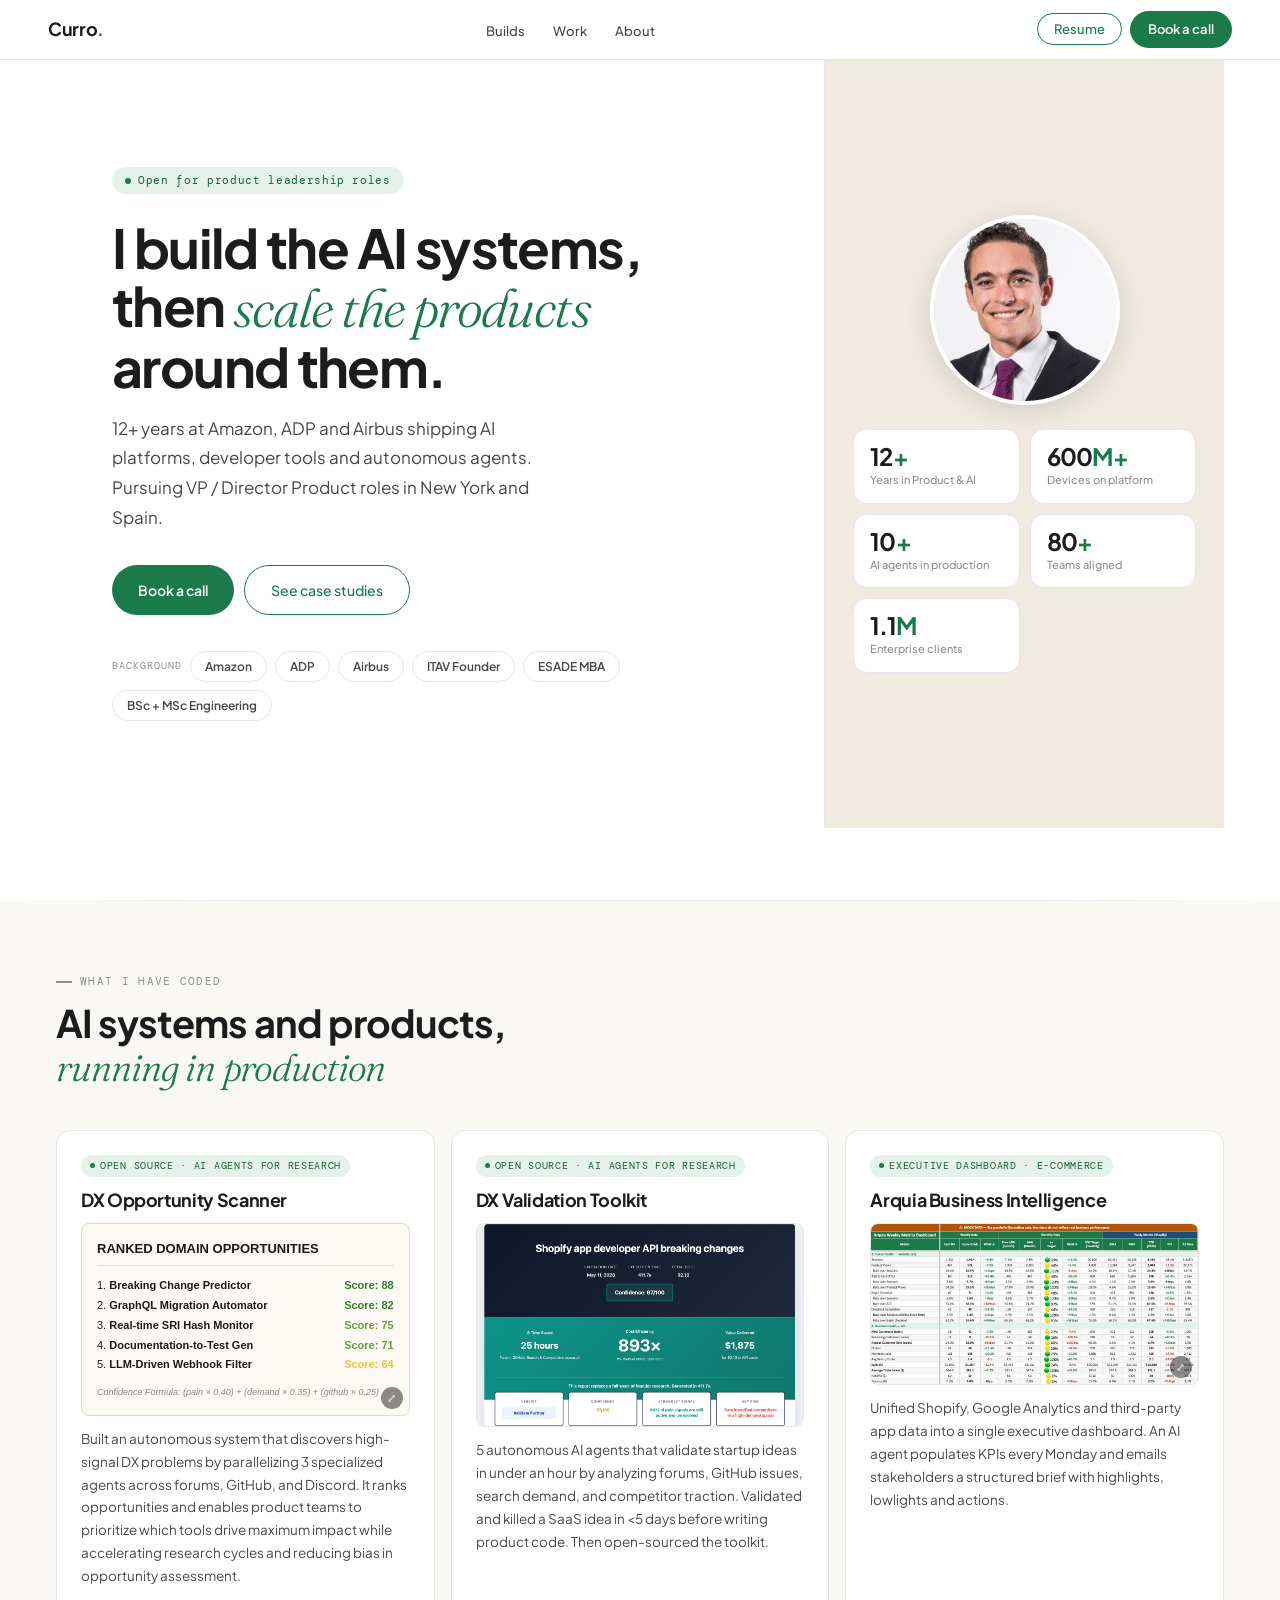
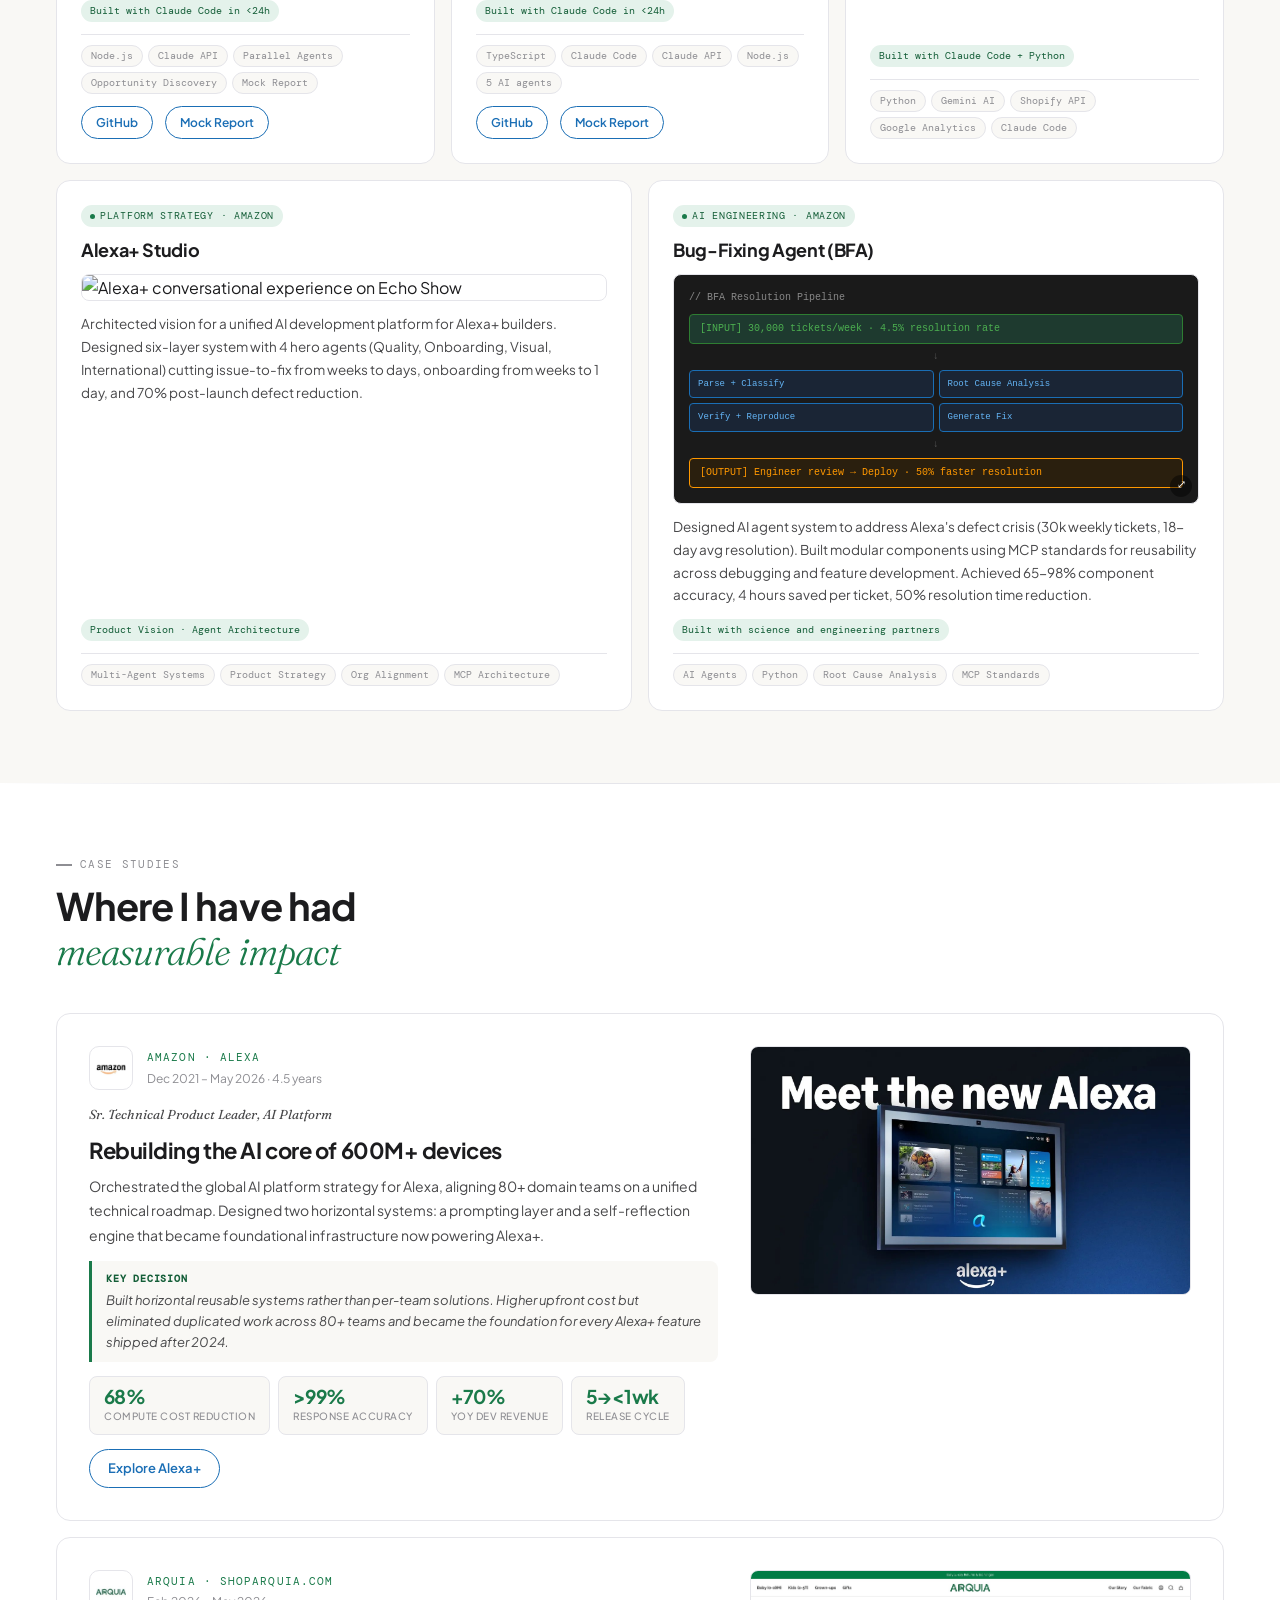
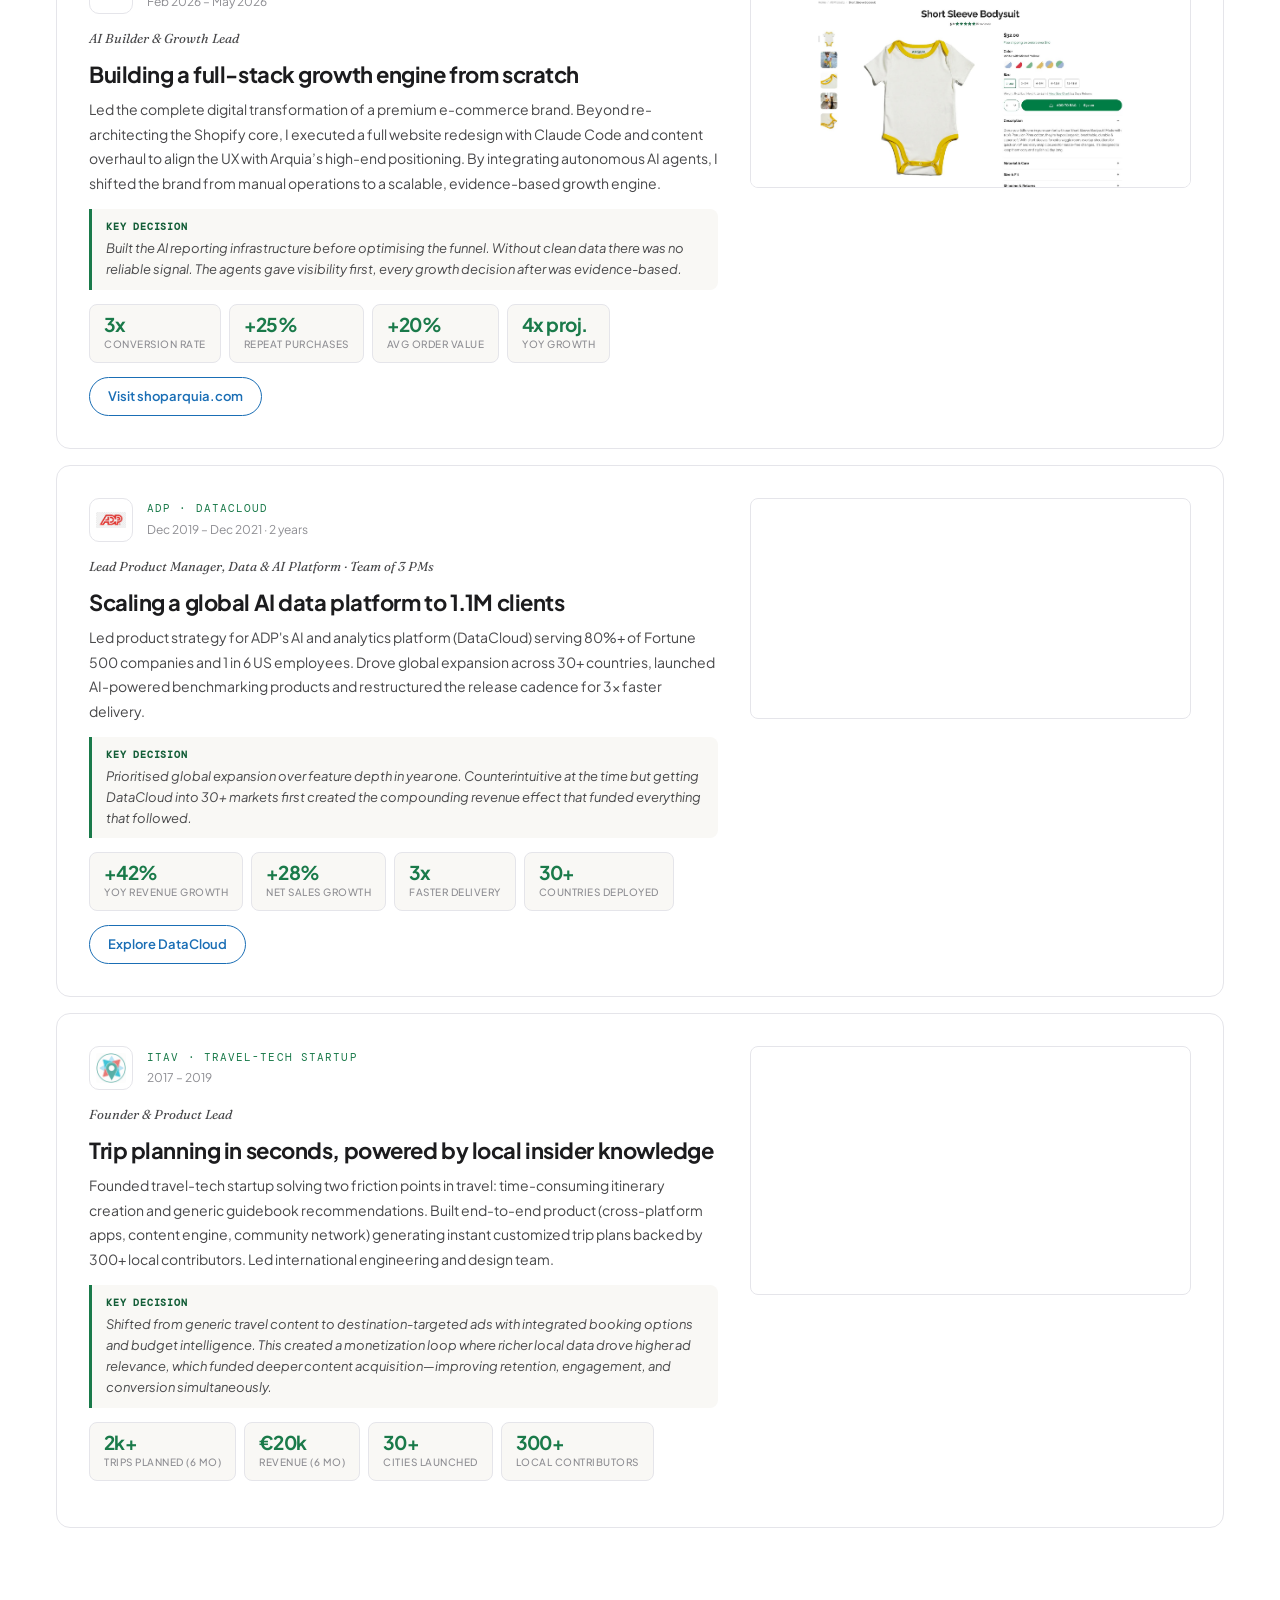
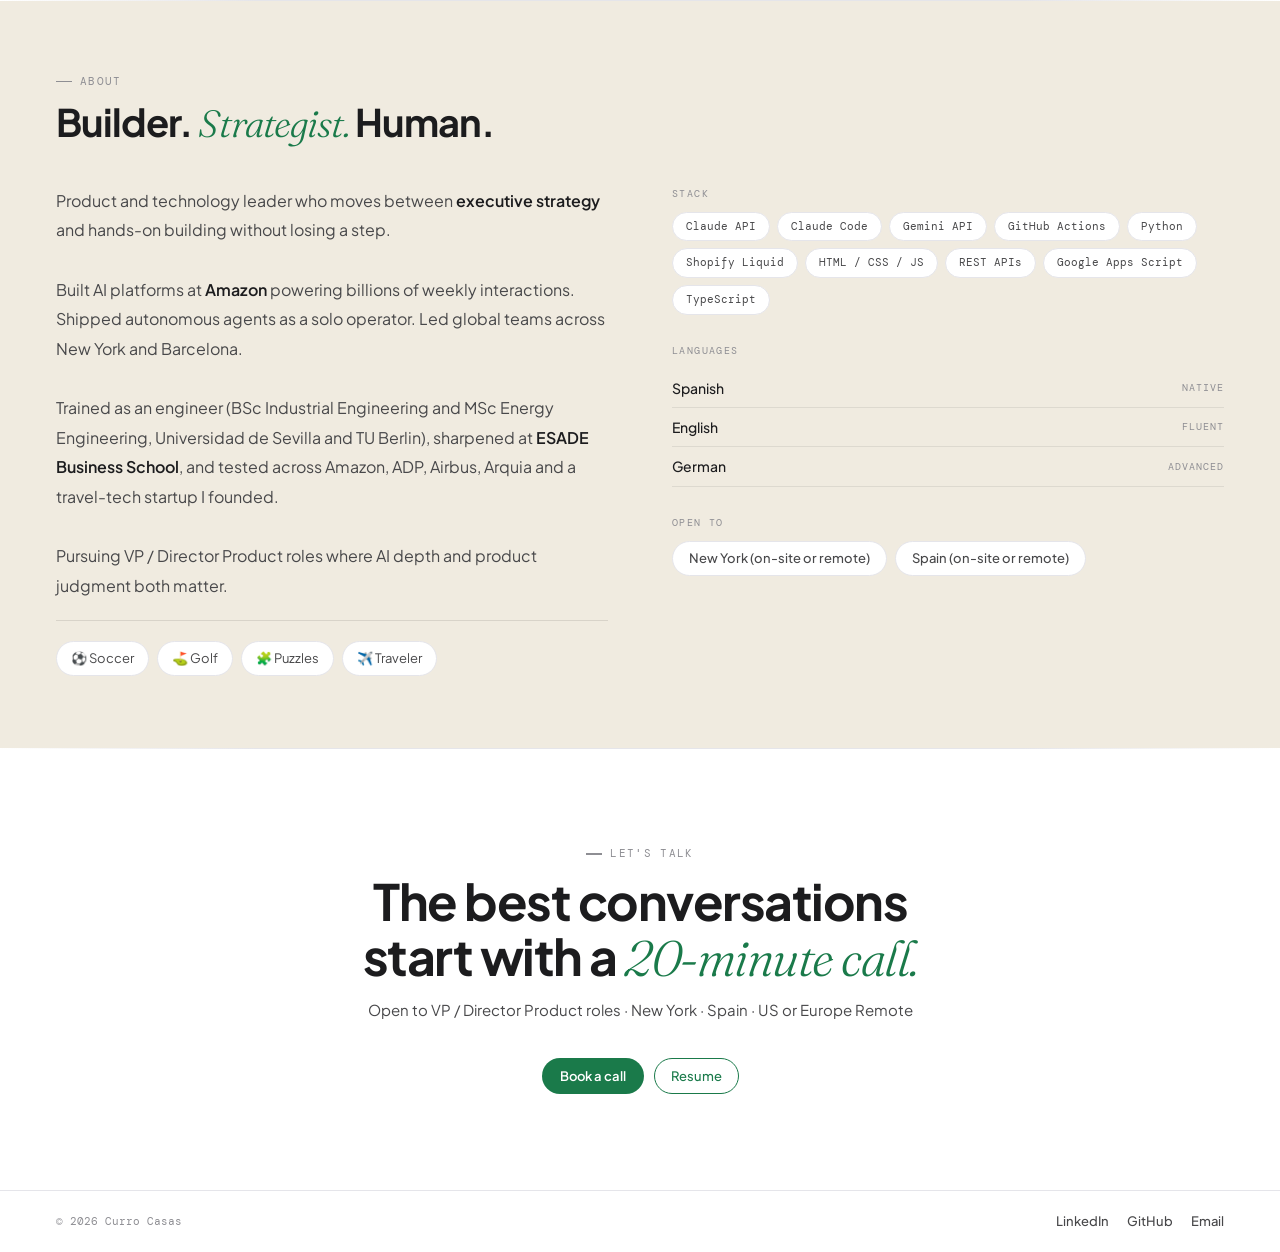
==== index.html @ 48a9a52f "Update index.html" ====
<!DOCTYPE html>
<html lang="en">
<head>
  <meta charset="UTF-8"/>
  <meta name="viewport" content="width=device-width, initial-scale=1.0"/>
  <title>Curro Casas — AI Product Leader & Builder</title>
  <meta name="description" content="Senior product leader with 12+ years at Amazon, ADP and Airbus. Building AI platforms and autonomous agents."/>
  <link rel="icon" href="data:image/svg+xml,<svg xmlns='http://www.w3.org/2000/svg' viewBox='0 0 100 100'><rect width='100' height='100' rx='20' fill='%231a7a4a'/><text y='75' font-size='72' x='50' text-anchor='middle' fill='white' font-family='sans-serif' font-weight='bold'>C</text></svg>"/>
  <link rel="preconnect" href="https://fonts.googleapis.com"/>
  <link href="https://fonts.googleapis.com/css2?family=Plus+Jakarta+Sans:ital,wght@0,400;0,500;0,600;0,700;1,400&family=Fraunces:ital,opsz,wght@1,9..144,300;1,9..144,400&family=DM+Mono:wght@300;400&display=swap" rel="stylesheet"/>
  <link rel="stylesheet" href="css/style.css"/>
</head>
<body>

<!-- Lightbox -->
<div class="lb" id="lb" onclick="closeLB()">
  <button class="lbc" onclick="closeLB()">&times;</button>
  <img id="lbimg" src="" alt=""/>
</div>

<!-- Resume modal -->
<div class="ov" id="rov" onclick="if(event.target===this)closeR()">
  <div class="mod">
    <h3>Download Resume</h3>
    <p>Two tailored versions—choose the one that matches your role focus.</p>
    <div class="ro">
      <a href="assets/resume-dx.pdf" download="Curro Casas - DX.pdf" class="ropt">
        <strong>AI Platform & DX</strong>
        <span style="display:block; font-size:11px; opacity:.7;">For platform, DX, and AI engineering roles</span>
      </a>
      <a href="assets/resume-growth.pdf" download="Curro Casas - Growth.pdf" class="ropt">
        <strong>Growth & Product</strong>
        <span style="display:block; font-size:11px; opacity:.7;">For growth, monetization, and consumer product roles</span>
      </a>
    </div>
    <button class="mc" onclick="closeR()">Close</button>
  </div>
</div>

<!-- Nav -->
<nav>
  <a href="#top" class="logo">Curro<span>.</span></a>
  <ul class="nav-links">
    <li><a href="#builds">Builds</a></li>
    <li><a href="#work">Work</a></li>
    <li><a href="#about">About</a></li>
  </ul>
  <div class="nav-r">
    <button onclick="openR()" class="bg">Resume</button>
    <a href="https://calendly.com/casascurro" target="_blank" class="bn">Book a call</a>
  </div>
</nav>

<!-- Hero -->
<section class="hero" id="top">
  <div class="hl">
    <div class="badge">Open for product leadership roles</div>
    <h1>I build the AI systems,<br>then <em>scale the products</em><br>around them.</h1>
    <p class="hsub">12+ years at Amazon, ADP and Airbus shipping AI platforms, developer tools and autonomous agents. Pursuing VP / Director Product roles in New York and Spain.</p>
    <div class="hr-mobile">
      <img class="photo" src="assets/photo.jpg" alt="Curro Casas"/>
      <div class="stats">
        <div class="stat"><div class="sn">12<span>+</span></div><div class="sl">Years in Product & AI</div></div>
        <div class="stat"><div class="sn">600<span>M+</span></div><div class="sl">Devices on platform</div></div>
        <div class="stat"><div class="sn">10<span>+</span></div><div class="sl">AI agents in production</div></div>
        <div class="stat"><div class="sn">80<span>+</span></div><div class="sl">Teams aligned</div></div>
        <div class="stat"><div class="sn">1.1<span>M</span></div><div class="sl">Enterprise clients</div></div>
      </div>
    </div>
    <div class="ha">
      <a href="https://calendly.com/casascurro" target="_blank" class="bn">Book a call</a>
      <a href="#work" class="bg">See case studies</a>
    </div>
    <div class="ls">
      <span class="lsl">Background</span>
      <span class="lp">Amazon</span>
      <span class="lp">ADP</span>
      <span class="lp">Airbus</span>
      <span class="lp">ITAV Founder</span>
      <span class="lp">ESADE MBA</span>
      <span class="lp">BSc + MSc Engineering</span>
    </div>
  </div>
  <div class="hr">
    <img class="photo" src="assets/photo.jpg" alt="Curro Casas"/>
    <div class="stats">
      <div class="stat"><div class="sn">12<span>+</span></div><div class="sl">Years in Product & AI</div></div>
      <div class="stat"><div class="sn">600<span>M+</span></div><div class="sl">Devices on platform</div></div>
      <div class="stat"><div class="sn">10<span>+</span></div><div class="sl">AI agents in production</div></div>
      <div class="stat"><div class="sn">80<span>+</span></div><div class="sl">Teams aligned</div></div>
      <div class="stat"><div class="sn">1.1<span>M</span></div><div class="sl">Enterprise clients</div></div>
    </div>
  </div>
</section>

<div class="div"></div>

<!-- Builds -->
<section id="builds" class="sa">
  <div class="ey">What I have coded</div>
  <h2>AI systems and products,<br><em>running in production</em></h2>

  <div class="bt">
    <div class="card">
      <span class="tag">Open Source · AI Agents for Research</span>
      <h3>DX Opportunity Scanner</h3>
      <div class="cv" style="background: #fdfaf5; border: 1px solid #e0d7c6; padding: 15px; border-radius: 8px;">
        <div style="font-family: sans-serif; color: #1a1a1a;">
          <div style="font-weight: bold; border-bottom: 1px solid #ddd; padding-bottom: 5px; margin-bottom: 10px; font-size: 13px;">RANKED DOMAIN OPPORTUNITIES</div>
          <div style="font-size: 11px; line-height: 1.8;">
            <div style="display: flex; justify-content: space-between;">
              <span>1. <strong>Breaking Change Predictor</strong></span>
              <span style="color: #2e7d32; font-weight: bold;">Score: 88</span>
            </div>
            <div style="display: flex; justify-content: space-between;">
              <span>2. <strong>GraphQL Migration Automator</strong></span>
              <span style="color: #2e7d32; font-weight: bold;">Score: 82</span>
            </div>
            <div style="display: flex; justify-content: space-between;">
              <span>3. <strong>Real-time SRI Hash Monitor</strong></span>
              <span style="color: #689f38; font-weight: bold;">Score: 75</span>
            </div>
            <div style="display: flex; justify-content: space-between;">
              <span>4. <strong>Documentation-to-Test Gen</strong></span>
              <span style="color: #689f38; font-weight: bold;">Score: 71</span>
            </div>
            <div style="display: flex; justify-content: space-between;">
              <span>5. <strong>LLM-Driven Webhook Filter</strong></span>
              <span style="color: #fbc02d; font-weight: bold;">Score: 64</span>
            </div>
          </div>
          <div style="margin-top: 10px; font-size: 9px; color: #888; font-style: italic;">
            Confidence Formula: (pain × 0.40) + (demand × 0.35) + (github × 0.25)
          </div>
        </div>
      </div>
      <p>Built an autonomous system that discovers high-signal DX problems by parallelizing 3 specialized agents across forums, GitHub, and Discord. It ranks opportunities and enables product teams to prioritize which tools drive maximum impact while accelerating research cycles and reducing bias in opportunity assessment.</p>
      <span class="cb">Built with Claude Code in <24h</span>
      <div class="stk"><span class="pi">Node.js</span><span class="pi">Claude API</span><span class="pi">Parallel Agents</span><span class="pi">Opportunity Discovery</span><span class="pi">Mock Report</span></div>
      <div class="cl">
        <a href="https://github.com/currocasas88/dx-opportunity-scanner" target="_blank" class="ca">GitHub</a>
        <a href="assets/final-report-v4.html" target="_blank" class="ca">Mock Report</a>
      </div>
    </div>
    
    <div class="card">
      <span class="tag">Open Source · AI Agents for Research</span>
      <h3>DX Validation Toolkit</h3>
      <div class="cv nz">
        <img src="assets/final-report-v5-screenshot.png" alt="Pre-validation report example" loading="lazy" style="width:100%;display:block;border-radius:8px;"/>
      </div>
      <p>5 autonomous AI agents that validate startup ideas in under an hour by analyzing forums, GitHub issues, search demand, and competitor traction. Validated and killed a SaaS idea in <5 days before writing product code. Then open-sourced the toolkit.</p>      
      <!--<p style="font-style: italic; color: #666;">With AI, anyone can build. Knowing what to build is the scarce skill.</p>-->
      <span class="cb">Built with Claude Code in <24h</span>
      <div class="stk"><span class="pi">TypeScript</span><span class="pi">Claude Code</span><span class="pi">Claude API</span><span class="pi">Node.js</span><span class="pi">5 AI agents</span></div>
      <div class="cl">
        <a href="https://github.com/currocasas88/validation-toolkit" target="_blank" class="ca">GitHub</a>
        <a href="assets/final-report-v5.html" target="_blank" class="ca">Mock Report</a>
      </div>
    </div>

    <div class="card">
      <span class="tag">Executive Dashboard · E-commerce</span>
      <h3>Arquia Business Intelligence</h3>
      <div class="cv" onclick="openLB(this.querySelector('img'))">
        <img src="assets/dashboard.png" alt="Arquia metrics dashboard" loading="lazy"/>
      </div>
      <p>Unified Shopify, Google Analytics and third-party app data into a single executive dashboard. An AI agent populates KPIs every Monday and emails stakeholders a structured brief with highlights, lowlights and actions.</p>
      <span class="cb">Built with Claude Code + Python</span>
      <div class="stk"><span class="pi">Python</span><span class="pi">Gemini AI</span><span class="pi">Shopify API</span><span class="pi">Google Analytics</span><span class="pi">Claude Code</span></div>
    </div>
  </div>
    
  <div class="bb">
    <div class="card">
      <span class="tag">Platform Strategy · Amazon</span>
      <h3>Alexa+ Studio</h3>
      <div class="cv nz">
        <img src="https://assets.aboutamazon.com/dims4/default/3940e98/2147483647/strip/true/crop/1600x900+0+0/resize/1320x743!/quality/90/?url=https%3A%2F%2Famazon-blogs-brightspot.s3.amazonaws.com%2F8e%2Ff6%2Fb6c5d6d943eea6091686d78a069a%2Finline001-aboutamazon-alexa-alexa-conversational-cx-hiking-reccomendations-1-1600x900.GIF" alt="Alexa+ conversational experience on Echo Show" loading="lazy" style="width:100%;display:block"/>
      </div>
      <p>Architected vision for a unified AI development platform for Alexa+ builders. Designed six-layer system with 4 hero agents (Quality, Onboarding, Visual, International) cutting issue-to-fix from weeks to days, onboarding from weeks to 1 day, and 70% post-launch defect reduction.</p>
      <span class="cb">Product Vision · Agent Architecture</span>
      <div class="stk"><span class="pi">Multi-Agent Systems</span><span class="pi">Product Strategy</span><span class="pi">Org Alignment</span><span class="pi">MCP Architecture</span></div>
  </div>

    <div class="card">
      <span class="tag">AI Engineering · Amazon</span>
      <h3>Bug-Fixing Agent (BFA) </h3>
      <div class="cv" style="background:#1a1a1a;padding:15px;border-radius:8px;font-family:monospace;font-size:10px;color:#fff;">
        <div style="color:#888;margin-bottom:8px;">// BFA Resolution Pipeline</div>
        <div style="display:flex;flex-direction:column;gap:5px;">
          <div style="background:#1e3a2f;border:1px solid #2e7d32;padding:6px 10px;border-radius:4px;color:#4caf50;">
            [INPUT] 30,000 tickets/week · 4.5% resolution rate
          </div>
          <div style="color:#555;text-align:center;">↓</div>
          <div style="display:grid;grid-template-columns:1fr 1fr;gap:5px;">
            <div style="background:#1a2535;border:1px solid #1a6eb5;padding:6px 8px;border-radius:4px;color:#64b5f6;font-size:9px;">Parse + Classify</div>
            <div style="background:#1a2535;border:1px solid #1a6eb5;padding:6px 8px;border-radius:4px;color:#64b5f6;font-size:9px;">Root Cause Analysis</div>
            <div style="background:#1a2535;border:1px solid #1a6eb5;padding:6px 8px;border-radius:4px;color:#64b5f6;font-size:9px;">Verify + Reproduce</div>
            <div style="background:#1a2535;border:1px solid #1a6eb5;padding:6px 8px;border-radius:4px;color:#64b5f6;font-size:9px;">Generate Fix</div>
          </div>
          <div style="color:#555;text-align:center;">↓</div>
          <div style="background:#2a1f0e;border:1px solid #ff9800;padding:6px 10px;border-radius:4px;color:#ff9800;">
            [OUTPUT] Engineer review → Deploy · 50% faster resolution
          </div>
        </div>
      </div>
      <p>Designed AI agent system to address Alexa's defect crisis (30k weekly tickets, 18-day avg resolution). Built modular components using MCP standards for reusability across debugging and feature development. Achieved 65-98% component accuracy, 4 hours saved per ticket, 50% resolution time reduction.</p>
      <span class="cb">Built with science and engineering partners</span>
      <div class="stk"><span class="pi">AI Agents</span><span class="pi">Python</span><span class="pi">Root Cause Analysis</span><span class="pi">MCP Standards</span></div>
    </div>
</section>

<div class="div"></div>

<!-- Case Studies -->
<section id="work">
  <div class="ey">Case studies</div>
  <h2>Where I have had<br><em>measurable impact</em></h2>
  <div class="cases">

    <div class="case">
      <div>
        <div class="ch">
          <img src="assets/amazon.png" alt="Amazon" class="cl2"/>
          <div><div class="cco">Amazon · Alexa</div><div class="cp">Dec 2021 – May 2026 · 4.5 years</div></div>
        </div>
        <div class="cr">Sr. Technical Product Leader, AI Platform</div>
        <h3>Rebuilding the AI core of 600M+ devices</h3>
        <p>Orchestrated the global AI platform strategy for Alexa, aligning 80+ domain teams on a unified technical roadmap. Designed two horizontal systems: a prompting layer and a self-reflection engine that became foundational infrastructure now powering Alexa+.</p>
        <div class="dec"><strong>Key decision</strong>Built horizontal reusable systems rather than per-team solutions. Higher upfront cost but eliminated duplicated work across 80+ teams and became the foundation for every Alexa+ feature shipped after 2024.</div>
        <div class="outs">
          <div class="out"><div class="on">68%</div><div class="ol">Compute cost reduction</div></div>
          <div class="out"><div class="on">&gt;99%</div><div class="ol">Response accuracy</div></div>
          <div class="out"><div class="on">+70%</div><div class="ol">YoY dev revenue</div></div>
          <div class="out"><div class="on">5&rarr;&lt;1wk</div><div class="ol">Release cycle</div></div>
        </div>
        <a href="https://www.amazon.com/b?node=206207565011" target="_blank" class="clink">Explore Alexa+</a>
      </div>
      <div class="cvis" onclick="openLB(this.querySelector('img'))">
        <img src="assets/alexa-new.png" alt="Meet the new Alexa+" loading="lazy"/>
      </div>
    </div>

    <div class="case">
      <div>
        <div class="ch">
          <img src="assets/arquia-logo.png" alt="Arquia" class="cl2"/>
          <div><div class="cco">Arquia · shoparquia.com</div><div class="cp">Feb 2026 – May 2026</div></div>
        </div>
        <div class="cr">AI Builder & Growth Lead</div>
        <h3>Building a full-stack growth engine from scratch</h3>
        <!-- <p>Took full product and growth ownership of a premium e-commerce brand. Re-architected the Shopify infrastructure with Claude Code, built autonomous AI agents for reporting, redesigned the conversion funnel and launched lifecycle email and SMS programmes. Projected 4x YoY revenue growth based on Q1 performance.</p>-->
        <p>Led the complete digital transformation of a premium e-commerce brand. Beyond re-architecting the Shopify core, I executed a full website redesign with Claude Code and content overhaul to align the UX with Arquia’s high-end positioning. By integrating autonomous AI agents, I shifted the brand from manual operations to a scalable, evidence-based growth engine.</p>
        <div class="dec"><strong>Key decision</strong>Built the AI reporting infrastructure before optimising the funnel. Without clean data there was no reliable signal. The agents gave visibility first, every growth decision after was evidence-based.</div>
        <div class="outs">
          <div class="out"><div class="on">3x</div><div class="ol">Conversion rate</div></div>
          <div class="out"><div class="on">+25%</div><div class="ol">Repeat purchases</div></div>
          <div class="out"><div class="on">+20%</div><div class="ol">Avg order value</div></div>
          <div class="out"><div class="on">4x proj.</div><div class="ol">YoY growth</div></div>
        </div>
        <a href="https://shoparquia.com" target="_blank" class="clink">Visit shoparquia.com</a>
      </div>
      <div class="cvis" onclick="openLB(this.querySelector('img'))">
        <img src="assets/arquia-site.png" alt="Arquia website" loading="lazy"/>
      </div>
    </div>

    <div class="case">
      <div>
        <div class="ch">
          <img src="assets/adp.png" alt="ADP" class="cl2"/>
          <div><div class="cco">ADP · DataCloud</div><div class="cp">Dec 2019 – Dec 2021 · 2 years</div></div>
        </div>
        <div class="cr">Lead Product Manager, Data &amp; AI Platform · Team of 3 PMs</div>
        <h3>Scaling a global AI data platform to 1.1M clients</h3>
        <p>Led product strategy for ADP's AI and analytics platform (DataCloud) serving 80%+ of Fortune 500 companies and 1 in 6 US employees. Drove global expansion across 30+ countries, launched AI-powered benchmarking products and restructured the release cadence for 3x faster delivery.</p>
        <div class="dec"><strong>Key decision</strong>Prioritised global expansion over feature depth in year one. Counterintuitive at the time but getting DataCloud into 30+ markets first created the compounding revenue effect that funded everything that followed.</div>
        <div class="outs">
          <div class="out"><div class="on">+42%</div><div class="ol">YoY revenue growth</div></div>
          <div class="out"><div class="on">+28%</div><div class="ol">Net sales growth</div></div>
          <div class="out"><div class="on">3x</div><div class="ol">Faster delivery</div></div>
          <div class="out"><div class="on">30+</div><div class="ol">Countries deployed</div></div>
        </div>
        <a href="https://www.adp.com/what-we-offer/products/adp-datacloud.aspx" target="_blank" class="clink">Explore DataCloud</a>
      </div>
      <div class="cvis nz" style="cursor:default">
        <video autoplay muted loop playsinline>
          <source src="assets/DataCloudRefresh_Tab1.mp4" type="video/mp4"/>
          <img src="assets/adp.png" alt="ADP DataCloud" style="width:100%;padding:40px;object-fit:contain"/>
        </video>
      </div>
    </div>

    <div class="case">
      <div>
        <div class="ch">
          <img src="assets/itav.png" alt="ITAV" class="cl2"/>
          <div><div class="cco">ITAV · Travel-Tech Startup</div><div class="cp">2017 – 2019</div></div>
        </div>
        <div class="cr">Founder & Product Lead</div>
        <h3>Trip planning in seconds, powered by local insider knowledge</h3>
        <p>Founded travel-tech startup solving two friction points in travel: time-consuming itinerary creation and generic guidebook recommendations. Built end-to-end product (cross-platform apps, content engine, community network) generating instant customized trip plans backed by 300+ local contributors. Led international engineering and design team.</p>        
        <div class="dec"><strong>Key decision</strong>Shifted from generic travel content to destination-targeted ads with integrated booking options and budget intelligence. This created a monetization loop where richer local data drove higher ad relevance, which funded deeper content acquisition—improving retention, engagement, and conversion simultaneously.</div>
        <div class="outs">
          <div class="out"><div class="on">2k+</div><div class="ol">Trips planned (6 mo)</div></div>
          <div class="out"><div class="on">€20k</div><div class="ol">Revenue (6 mo)</div></div>
          <div class="out"><div class="on">30+</div><div class="ol">Cities launched</div></div>
          <div class="out"><div class="on">300+</div><div class="ol">Local contributors</div></div>
        </div>
      </div>
      <div class="cvis nz" style="cursor:default">
        <iframe src="https://www.youtube.com/embed/B-ofS6-0Un8" title="ITAV App demo"
          style="width:100%; height:auto; aspect-ratio:16/9; border:none; display:block; border-radius:8px;"
          allow="accelerometer; autoplay; clipboard-write; encrypted-media; gyroscope; picture-in-picture"
          allowfullscreen loading="lazy"></iframe>
      </div>
    </div>

  </div>
</section>

<div class="div"></div>

<!-- About -->
<section id="about" class="sa">
  <div class="ey">About</div>
  <h2>Builder. <em>Strategist.</em> Human.</h2>
  <div class="ag">
    <div>
      <div class="abio">
        Product and technology leader who moves between <strong>executive strategy</strong> and hands-on building without losing a step.<br><br>
        Built AI platforms at <strong>Amazon</strong> powering billions of weekly interactions. Shipped autonomous agents as a solo operator. Led global teams across New York and Barcelona.<br><br>
        Trained as an engineer (BSc Industrial Engineering and MSc Energy Engineering, Universidad de Sevilla and TU Berlin), sharpened at <strong>ESADE Business School</strong>, and tested across Amazon, ADP, Airbus, Arquia and a travel-tech startup I founded.<br><br>
        Pursuing VP / Director Product roles where AI depth and product judgment both matter.
      </div>
      <div class="ps">
        <div class="pi2">&#9917; Soccer</div>
        <div class="pi2">&#9971; Golf</div>
        <div class="pi2">&#129513; Puzzles</div>
        <div class="pi2">&#9992;&#65039; Traveler</div>
      </div>
    </div>
    <div class="ad">
      <div>
        <div class="bt2">Stack</div>
        <div class="sw">
          <span class="si">Claude API</span><span class="si">Claude Code</span><span class="si">Gemini API</span>
          <span class="si">GitHub Actions</span><span class="si">Python</span><span class="si">Shopify Liquid</span>
          <span class="si">HTML / CSS / JS</span><span class="si">REST APIs</span>
          <span class="si">Google Apps Script</span><span class="si">TypeScript</span>
        </div>
      </div>
      <div>
        <div class="bt2">Languages</div>
        <div class="langs">
          <div class="lr"><span class="ln">Spanish</span><span class="ll">Native</span></div>
          <div class="lr"><span class="ln">English</span><span class="ll">Fluent</span></div>
          <div class="lr"><span class="ln">German</span><span class="ll">Advanced</span></div>
        </div>
      </div>
      <div>
        <div class="bt2">Open to</div>
        <div class="locs">
          <span class="loc">New York (on-site or remote)</span>
          <span class="loc">Spain (on-site or remote)</span>
        </div>
      </div>
    </div>
  </div>
</section>

<div class="div"></div>

<!-- Contact -->
<section id="contact">
  <div class="ey">Let's talk</div>
  <h2 class="ch2">The best conversations<br>start with a <em>20-minute call.</em></h2>
  <p class="cs">Open to VP / Director Product roles &middot; New York &middot; Spain &middot; US or Europe Remote</p>
  <div class="ca2">
    <a href="https://calendly.com/casascurro" target="_blank" class="bn">Book a call</a>
    <button onclick="openR()" class="bg">Resume</button>
  </div>
</section>

<footer>
  <span class="fc">&copy; 2026 Curro Casas</span>
  <div class="fl">
    <a href="https://linkedin.com/in/currocasas" target="_blank">LinkedIn</a>
    <a href="https://github.com/currocasas88" target="_blank">GitHub</a>
    <a href="mailto:casascurro@gmail.com">Email</a>
  </div>
</footer>

<script src="js/main.js"></script>
</body>
</html>
---- css/style.css ----
/* ── RESET & VARIABLES ──────────────────────────────────────────────────── */
*, *::before, *::after { box-sizing: border-box; margin: 0; padding: 0; }

:root {
  --ink:     #1c1c1e;
  --ink-mid: #48484a;
  --ink-soft:#8e8e93;
  --bg:      #ffffff;
  --bg-s:    #f9f8f5;
  --bg-w:    #f0ebe0;
  --green:   #1a7a4a;
  --gdk:     #145e38;
  --glt:     #e4f2eb;
  --blue:    #1a6eb5;
  --blt:     #e8f0fb;
  --amber:   #b45309;
  --alt:     #fef3c7;
  --rule:    #e5e5ea;
  --r:       14px;
  --rs:      8px;
  --f:       "Plus Jakarta Sans", sans-serif;
  --fs:      "Fraunces", Georgia, serif;
  --fm:      "DM Mono", monospace;
}

html  { scroll-behavior: smooth; }
body  { background: var(--bg); color: var(--ink); font-family: var(--f);
        line-height: 1.6; -webkit-font-smoothing: antialiased; font-size: 16px; }

/* ── BUTTONS ────────────────────────────────────────────────────────────── */
.bn { font-size: 13px; font-weight: 600; color: #fff; background: var(--green);
      text-decoration: none; padding: 8px 18px; border-radius: 100px;
      display: inline-flex; align-items: center; transition: background .15s, transform .1s;
      border: none; cursor: pointer; font-family: var(--f); }
.bn:hover { background: var(--gdk); transform: translateY(-1px); }

.bg { font-size: 13px; font-weight: 500; color: var(--green); text-decoration: none;
      padding: 7px 16px; border-radius: 100px; border: 1.5px solid var(--green);
      transition: background .15s; display: inline-flex; align-items: center;
      background: none; cursor: pointer; font-family: var(--f); }
.bg:hover { background: var(--glt); }

/* ── NAV ────────────────────────────────────────────────────────────────── */
nav { position: fixed; top: 0; left: 0; right: 0; z-index: 100;
      display: flex; align-items: center; justify-content: space-between;
      padding: 0 48px; height: 60px;
      background: rgba(255,255,255,.95); backdrop-filter: blur(16px);
      border-bottom: 1px solid var(--rule); }
.logo { font-size: 18px; font-weight: 700; letter-spacing: -.02em;
        color: var(--ink); text-decoration: none; }
.logo span { color: var(--green); }
.nav-links { display: flex; gap: 4px; list-style: none; }
.nav-links a { font-size: 13px; font-weight: 500; color: var(--ink-mid);
               text-decoration: none; padding: 6px 12px; border-radius: 100px;
               transition: background .15s, color .15s; }
.nav-links a:hover { background: var(--rule); color: var(--ink); }
.nav-r { display: flex; gap: 8px; align-items: center; }

/* ── HERO ───────────────────────────────────────────────────────────────── */
.hero { min-height: 100vh; padding-top: 60px;
        display: grid; grid-template-columns: 1fr 400px; }
.hl { display: flex; flex-direction: column; justify-content: center;
      padding: 64px 56px; }
.badge { display: inline-flex; align-items: center; gap: 7px;
         background: var(--glt); color: var(--gdk);
         font-family: var(--fm); font-size: 11px; letter-spacing: .06em;
         padding: 5px 13px; border-radius: 100px; margin-bottom: 24px;
         width: fit-content; }
.badge::before { content: ""; width: 6px; height: 6px; background: var(--green);
                 border-radius: 50%; animation: pulse 2s infinite; }
@keyframes pulse { 0%,100%{opacity:1;transform:scale(1)} 50%{opacity:.4;transform:scale(.75)} }

h1 { font-size: clamp(34px,4.2vw,58px); font-weight: 700; line-height: 1.08;
     letter-spacing: -.03em; margin-bottom: 18px; }
h1 em { font-family: var(--fs); font-style: italic; font-weight: 300; color: var(--green); }

.hsub { font-size: clamp(15px,1.5vw,17px); color: var(--ink-mid); line-height: 1.75;
        max-width: 460px; margin-bottom: 32px; }
.ha { display: flex; gap: 10px; flex-wrap: wrap; margin-bottom: 36px; }
.ha .bn, .ha .bg { font-size: 14px; padding: 13px 26px; }

.ls { display: flex; align-items: center; gap: 8px; flex-wrap: wrap; }
.lsl { font-family: var(--fm); font-size: 10px; letter-spacing: .1em;
       text-transform: uppercase; color: var(--ink-soft); }
.lp { font-size: 12px; font-weight: 600; color: var(--ink-mid); background: #fff;
      padding: 5px 14px; border-radius: 100px; border: 1.5px solid var(--rule); }

.hr { background: var(--bg-w); display: flex; flex-direction: column;
      align-items: center; justify-content: center;
      padding: 48px 28px; gap: 24px; border-left: 1px solid var(--rule); }
.hr img.photo { width: 190px; height: 190px; border-radius: 50%;
                object-fit: cover; object-position: center top;
                border: 4px solid #fff; box-shadow: 0 6px 28px rgba(0,0,0,.13); display: block; }
.stats { display: grid; grid-template-columns: 1fr 1fr; gap: 10px; width: 100%; }
.stat { background: #fff; border-radius: var(--r); padding: 14px 16px; border: 1px solid var(--rule); }
.sn { font-size: 24px; font-weight: 700; letter-spacing: -.03em; color: var(--ink);
      line-height: 1; margin-bottom: 3px; }
.sn span { color: var(--green); }
.sl { font-size: 11px; color: var(--ink-soft); font-weight: 500; }

/* ── DIVIDER ────────────────────────────────────────────────────────────── */
.div { height: 1px; background: linear-gradient(90deg,transparent,var(--rule) 20%,var(--rule) 80%,transparent); }

/* ── SECTION BASE ───────────────────────────────────────────────────────── */
section { padding: 72px 56px; }
.sa { background: var(--bg-s); }
.ey { font-family: var(--fm); font-size: 11px; letter-spacing: .12em; text-transform: uppercase;
      color: var(--ink-soft); margin-bottom: 10px; display: flex; align-items: center; gap: 8px; }
.ey::before { content: ""; display: block; width: 16px; height: 1.5px; background: var(--ink-soft); }
h2 { font-size: clamp(24px,3vw,38px); font-weight: 700; letter-spacing: -.025em;
     line-height: 1.15; margin-bottom: 40px; }
h2 em { font-family: var(--fs); font-style: italic; font-weight: 300; color: var(--green); }

/* ── BUILDS ─────────────────────────────────────────────────────────────── */
.bt { display: grid; grid-template-columns: repeat(3,1fr); gap: 16px; margin-bottom: 16px; }
.bb { display: grid; grid-template-columns: repeat(2,1fr); gap: 16px; }
.card { background: #fff; border: 1.5px solid var(--rule); border-radius: var(--r);
        padding: 24px; display: flex; flex-direction: column; gap: 12px;
        transition: border-color .2s, transform .2s, box-shadow .2s; }
.card:hover { border-color: var(--green); transform: translateY(-3px);
              box-shadow: 0 8px 28px rgba(26,122,74,.09); }
.tag { display: inline-flex; align-items: center; gap: 5px; font-family: var(--fm);
       font-size: 10px; letter-spacing: .07em; text-transform: uppercase;
       color: var(--gdk); background: var(--glt); padding: 3px 9px;
       border-radius: 100px; width: fit-content; }
.tag::before { content: ""; width: 5px; height: 5px; background: var(--green); border-radius: 50%; }
.tag.a { color: var(--amber); background: var(--alt); }
.tag.a::before { background: var(--amber); }
.card h3 { font-size: 18px; font-weight: 700; letter-spacing: -.02em; line-height: 1.25; }
.card p { font-size: 13.5px; color: var(--ink-mid); line-height: 1.7; flex: 1; }
.cb { display: inline-flex; align-items: center; font-family: var(--fm); font-size: 10px;
      color: var(--gdk); background: var(--glt); padding: 3px 9px; border-radius: 100px; width: fit-content; }
.stk { display: flex; flex-wrap: wrap; gap: 5px; padding-top: 10px; border-top: 1px solid var(--rule); }
.pi { font-family: var(--fm); font-size: 10px; color: var(--ink-soft); background: var(--bg-s);
      padding: 2px 9px; border-radius: 100px; border: 1px solid var(--rule); }
.cl { display: flex; gap: 12px; align-items: center; flex-wrap: wrap; }
.ca { font-size: 12px; font-weight: 600; color: var(--blue); text-decoration: none;
      padding: 6px 14px; border-radius: 100px; border: 1.5px solid var(--blue);
      transition: background .15s; display: inline-flex; align-items: center; }
.ca:hover { background: var(--blt); }
.ca.m { color: var(--ink-soft); border-color: var(--ink-soft); pointer-events: none;
         font-weight: 400; font-size: 11px; }
.cv { border-radius: var(--rs); overflow: hidden; border: 1px solid var(--rule);
      width: 100%; cursor: zoom-in; position: relative; }
.cv img { width: 100%; display: block; object-fit: cover; transition: opacity .2s; }
.cv:hover img { opacity: .9; }
.cv iframe { width: 100%; display: block; border: none; aspect-ratio: 16/9; }
.cv.nz { cursor: default; }
.cv:not(.nz)::after { content: "⤢"; position: absolute; bottom: 6px; right: 6px;
                       background: rgba(0,0,0,.45); color: #fff; font-size: 11px;
                       width: 22px; height: 22px; border-radius: 50%;
                       display: flex; align-items: center; justify-content: center;
                       pointer-events: none; }

/* ── CASE STUDIES ───────────────────────────────────────────────────────── */
.cases { display: flex; flex-direction: column; gap: 16px; }
.case { background: #fff; border-radius: var(--r); border: 1.5px solid var(--rule);
        padding: 32px; display: grid; grid-template-columns: 1fr 40%; gap: 32px;
        transition: box-shadow .2s; align-items: start; }
.case:hover { box-shadow: 0 5px 20px rgba(0,0,0,.06); }
.ch { display: flex; align-items: center; gap: 14px; margin-bottom: 14px; }
.cl2 { width: 44px; height: 44px; border-radius: 10px; border: 1px solid var(--rule);
        padding: 6px; background: #fff; object-fit: contain; flex-shrink: 0; }
.cco { font-family: var(--fm); font-size: 11px; letter-spacing: .1em;
       text-transform: uppercase; color: var(--green); margin-bottom: 2px; }
.cp { font-size: 12px; color: var(--ink-soft); }
.cr { font-size: 13px; color: var(--ink-mid); font-style: italic;
      font-family: var(--fs); margin-bottom: 12px; }
.case h3 { font-size: clamp(17px,2vw,22px); font-weight: 700; letter-spacing: -.02em;
            line-height: 1.2; margin-bottom: 10px; }
.case p { font-size: 14px; color: var(--ink-mid); line-height: 1.75; margin-bottom: 14px; }
.dec { background: var(--bg-s); border-left: 3px solid var(--green);
       border-radius: 0 var(--rs) var(--rs) 0; padding: 10px 14px; margin-bottom: 14px;
       font-size: 13px; color: var(--ink-mid); font-style: italic; }
.dec strong { color: var(--gdk); font-style: normal; font-size: 10px;
              font-family: var(--fm); letter-spacing: .08em; text-transform: uppercase;
              display: block; margin-bottom: 3px; }
.outs { display: flex; gap: 8px; flex-wrap: wrap; margin-bottom: 14px; }
.out { background: var(--bg-s); border: 1.5px solid var(--rule); border-radius: var(--rs);
       padding: 10px 14px; }
.on { font-size: 19px; font-weight: 700; letter-spacing: -.03em; color: var(--green);
      line-height: 1; margin-bottom: 2px; }
.ol { font-size: 10px; color: var(--ink-soft); font-weight: 500;
      text-transform: uppercase; letter-spacing: .05em; }
.clink { display: inline-flex; align-items: center; font-size: 13px; font-weight: 600;
         color: var(--blue); text-decoration: none; padding: 8px 18px;
         border-radius: 100px; border: 1.5px solid var(--blue);
         transition: background .15s; width: fit-content; }
.clink:hover { background: var(--blt); }
.cvis { border-radius: var(--rs); overflow: hidden; border: 1px solid var(--rule);
        position: sticky; top: 80px; cursor: zoom-in; }
.cvis img { width: 100%; display: block; object-fit: cover; max-height: 400px; }
.cvis:hover img { opacity: .92; }
.cvis.nz { cursor: default; }
.cvis video { width: 100%; display: block; border-radius: var(--rs); }

/* ── ABOUT ──────────────────────────────────────────────────────────────── */
#about { background: var(--bg-w); }
.ag { display: grid; grid-template-columns: 1fr 1fr; gap: 64px; align-items: start; }
.abio { font-size: clamp(14px,1.5vw,16px); line-height: 1.85; color: var(--ink-mid); }
.abio strong { color: var(--ink); font-weight: 600; }
.ps { display: flex; gap: 8px; flex-wrap: wrap; margin-top: 20px;
      padding-top: 20px; border-top: 1px solid rgba(0,0,0,.1); }
.pi2 { display: flex; align-items: center; gap: 6px; font-size: 13px;
       color: var(--ink-mid); background: #fff; padding: 6px 14px;
       border-radius: 100px; border: 1px solid var(--rule); }
.ad { display: flex; flex-direction: column; gap: 28px; }
.bt2 { font-family: var(--fm); font-size: 10px; letter-spacing: .14em;
       text-transform: uppercase; color: var(--ink-soft); margin-bottom: 10px; }
.sw { display: flex; flex-wrap: wrap; gap: 7px; }
.si { font-family: var(--fm); font-size: 11px; color: var(--ink-mid);
      border: 1px solid var(--rule); padding: 5px 13px; border-radius: 100px;
      background: #fff; transition: border-color .15s, color .15s; }
.si:hover { border-color: var(--green); color: var(--gdk); }
.langs { display: flex; flex-direction: column; }
.lr { display: flex; align-items: center; justify-content: space-between;
      padding: 8px 0; border-bottom: 1px solid rgba(0,0,0,.08); }
.ln { font-size: 14px; color: var(--ink); font-weight: 500; }
.ll { font-family: var(--fm); font-size: 10px; color: var(--ink-soft);
      text-transform: uppercase; letter-spacing: .1em; }
.locs { display: flex; flex-wrap: wrap; gap: 8px; }
.loc { font-size: 13px; font-weight: 500; color: var(--ink-mid);
       border: 1.5px solid var(--rule); padding: 6px 16px;
       border-radius: 100px; background: #fff; }

/* ── CONTACT ────────────────────────────────────────────────────────────── */
#contact { background: #fff; text-align: center; padding: 96px 56px; }
#contact .ey { justify-content: center; }
.ch2 { font-size: clamp(28px,4vw,50px); font-weight: 700; letter-spacing: -.03em;
       line-height: 1.1; margin-bottom: 12px; max-width: 600px;
       margin-left: auto; margin-right: auto; }
.ch2 em { font-family: var(--fs); font-style: italic; font-weight: 300; color: var(--green); }
.cs { font-size: 15px; color: var(--ink-mid); margin-bottom: 36px; }
.ca2 { display: flex; gap: 10px; justify-content: center; flex-wrap: wrap; }

/* ── LIGHTBOX ───────────────────────────────────────────────────────────── */
.lb { display: none; position: fixed; inset: 0; background: rgba(0,0,0,.88);
      z-index: 300; align-items: center; justify-content: center;
      padding: 24px; cursor: zoom-out; }
.lb.open { display: flex; }
.lb img { max-width: 90vw; max-height: 88vh; border-radius: var(--rs);
          box-shadow: 0 24px 80px rgba(0,0,0,.5); }
.lbc { position: fixed; top: 20px; right: 24px; color: #fff; font-size: 32px;
       cursor: pointer; background: none; border: none; font-family: var(--f); line-height: 1; }

/* ── RESUME MODAL ───────────────────────────────────────────────────────── */
.ov { display: none; position: fixed; inset: 0; background: rgba(0,0,0,.5);
      z-index: 200; align-items: center; justify-content: center; }
.ov.open { display: flex; }
.mod { background: #fff; border-radius: var(--r); padding: 32px;
       max-width: 400px; width: 90%; box-shadow: 0 20px 60px rgba(0,0,0,.2); }
.mod h3 { font-size: 18px; font-weight: 700; margin-bottom: 8px; letter-spacing: -.02em; }
.mod p { font-size: 14px; color: var(--ink-mid); margin-bottom: 20px; line-height: 1.6; }
.ro { display: flex; flex-direction: column; gap: 10px; }
.ropt { display: flex; flex-direction: column;text-align: center; align-items: center; justify-content: space-between;
        padding: 14px 18px; border: 1.5px solid var(--rule); border-radius: var(--rs);
        text-decoration: none; color: var(--ink); font-weight: 600; font-size: 14px;
        transition: border-color .15s, background .15s; }
.ropt:hover { border-color: var(--green); background: var(--glt); }
.mc { margin-top: 14px; width: 100%; padding: 10px; background: none;
      border: 1.5px solid var(--rule); border-radius: var(--rs); font-size: 13px;
      cursor: pointer; color: var(--ink-mid); font-family: var(--f);
      transition: background .15s; }
.mc:hover { background: var(--rule); }

/* ── FOOTER ─────────────────────────────────────────────────────────────── */
footer { border-top: 1px solid var(--rule); padding: 20px 56px;
         display: flex; align-items: center; justify-content: space-between;
         background: #fff; }
.fc { font-family: var(--fm); font-size: 11px; color: var(--ink-soft); }
.fl { display: flex; gap: 18px; }
.fl a { font-size: 13px; font-weight: 500; color: var(--ink-mid);
        text-decoration: none; transition: color .15s; }
.fl a:hover { color: var(--green); }

/* ── ANIMATIONS ─────────────────────────────────────────────────────────── */
@keyframes fadeUp { from{opacity:0;transform:translateY(16px)} to{opacity:1;transform:translateY(0)} }
.badge    { animation: fadeUp .5s ease both; }
h1        { animation: fadeUp .55s .08s ease both; }
.hsub     { animation: fadeUp .55s .16s ease both; }
.ha       { animation: fadeUp .55s .24s ease both; }
.ls       { animation: fadeUp .55s .32s ease both; }

/* ── RESPONSIVE ─────────────────────────────────────────────────────────── */
.hr-mobile { display: none; }

@media (max-width: 960px) {
  nav { padding: 0 18px; }
  .nav-links { display: none; }
  section { padding: 52px 20px; }
  .hero { 
    grid-template-columns: 1fr; 
    min-height: auto;
  }
  .hl { 
    padding: 36px 20px;
  }
  .hr { 
    display: none;
  }
  .hr-mobile { 
    display: flex;
    flex-direction: column;
    align-items: center;
    margin-bottom: 24px;
    padding-bottom: 20px;
    border-bottom: 1px solid var(--rule);
  }
  .hr-mobile img.photo { 
    width: 120px; 
    height: 120px; 
    flex-shrink: 0; 
    border-radius: 50%; 
    object-fit: cover; 
    object-position: center top; 
    border: 4px solid #fff; 
    box-shadow: 0 6px 28px rgba(0,0,0,.13);
    margin-bottom: 20px;
  }
  .hr-mobile .stats { 
    display: grid; 
    grid-template-columns: 1fr 1fr; 
    gap: 8px; 
    width: 100%;
  }
  .hr-mobile .stat { 
    padding: 10px 12px;
    font-size: 13px;
  }
  .hr-mobile .sn { 
    font-size: 16px; 
  }
  .hr-mobile .sl { 
    font-size: 10px; 
  }
  .ha { flex-direction: row; gap: 8px; }
  .ha .bn, .ha .bg { flex: 1; justify-content: center; text-align: center;
                     padding: 12px 12px; font-size: 13px; }
  .bt, .bb { grid-template-columns: 1fr; }
  .case { grid-template-columns: 1fr; gap: 16px; }
  .cvis { position: static; order: -1; max-height: 200px; }
  .cvis img { max-height: 200px; }
  .ag { grid-template-columns: 1fr; gap: 36px; }
  footer { flex-direction: column; gap: 12px; text-align: center; }
  #contact { padding: 64px 20px; }
  .ca2 { display: flex; gap: 10px; justify-content: center; }
  .ca2 .bn, .ca2 .bg { flex: 1; max-width: 160px; justify-content: center; }
}
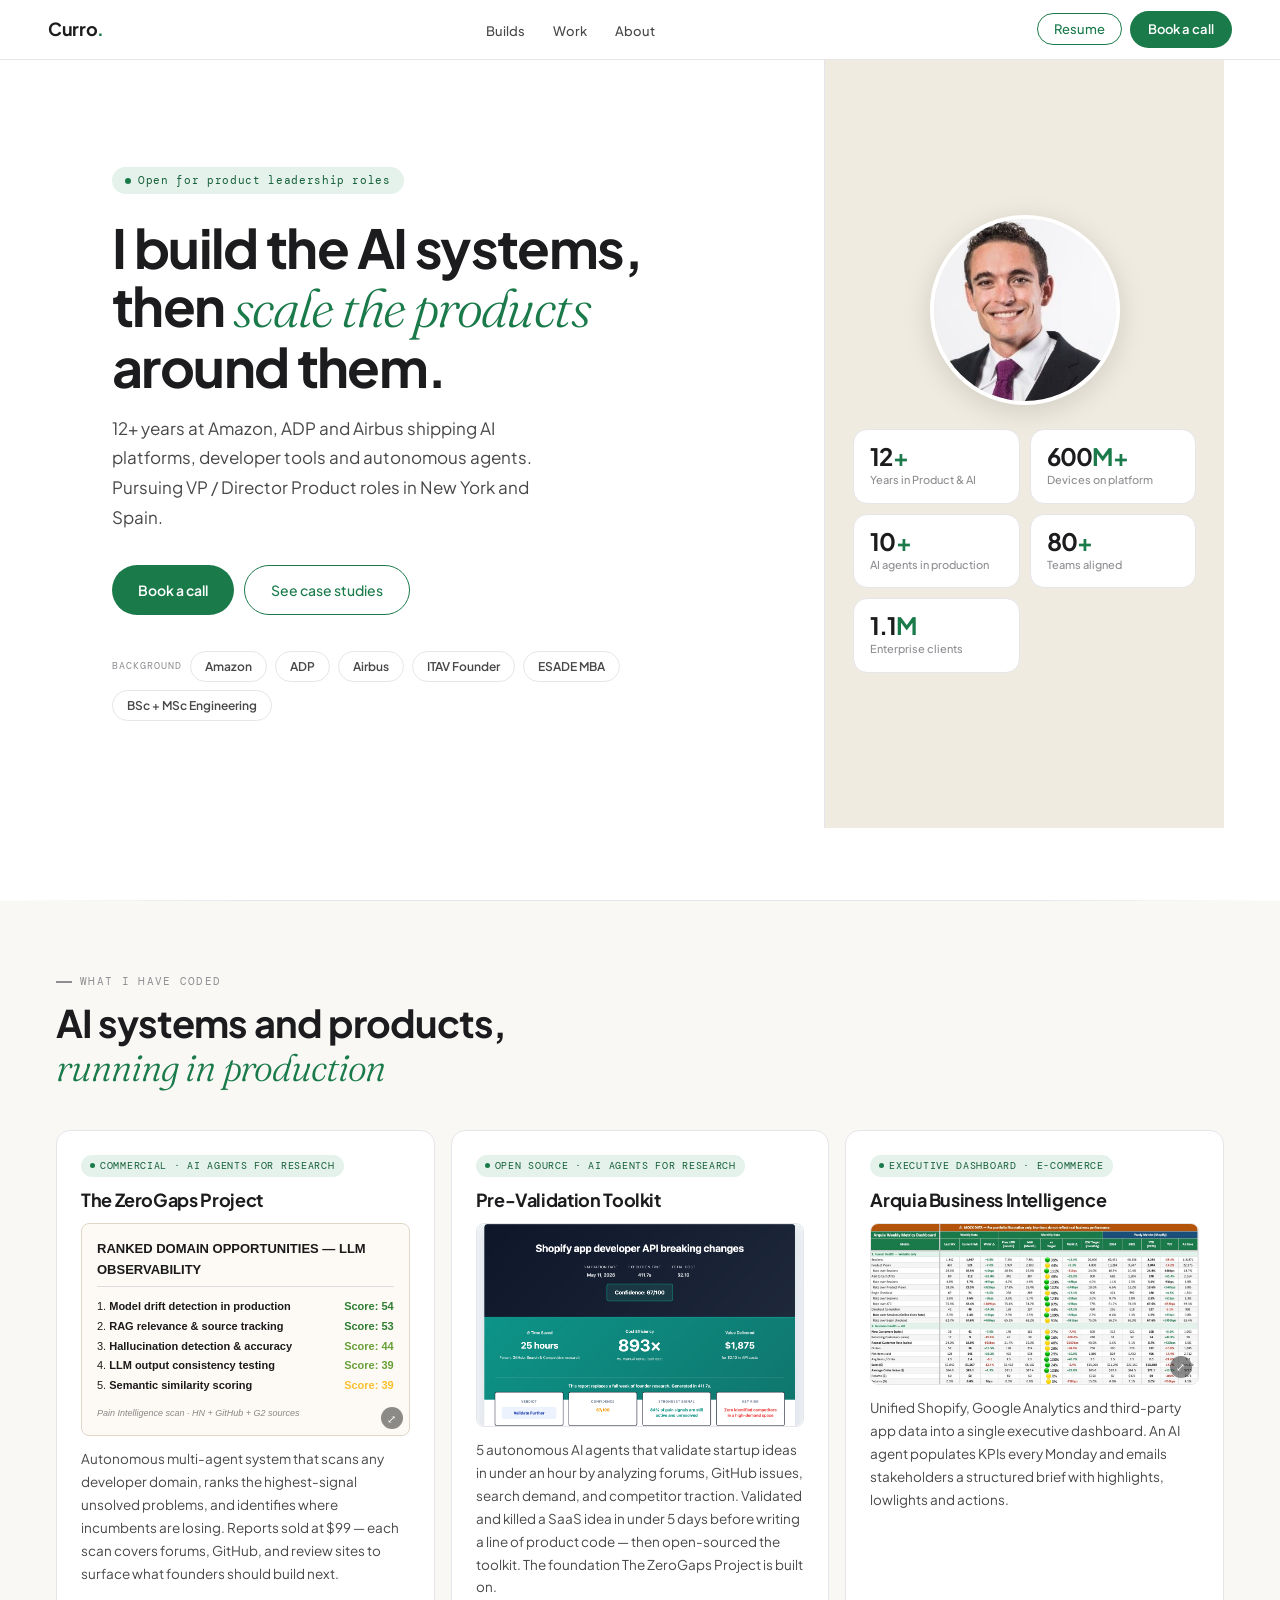
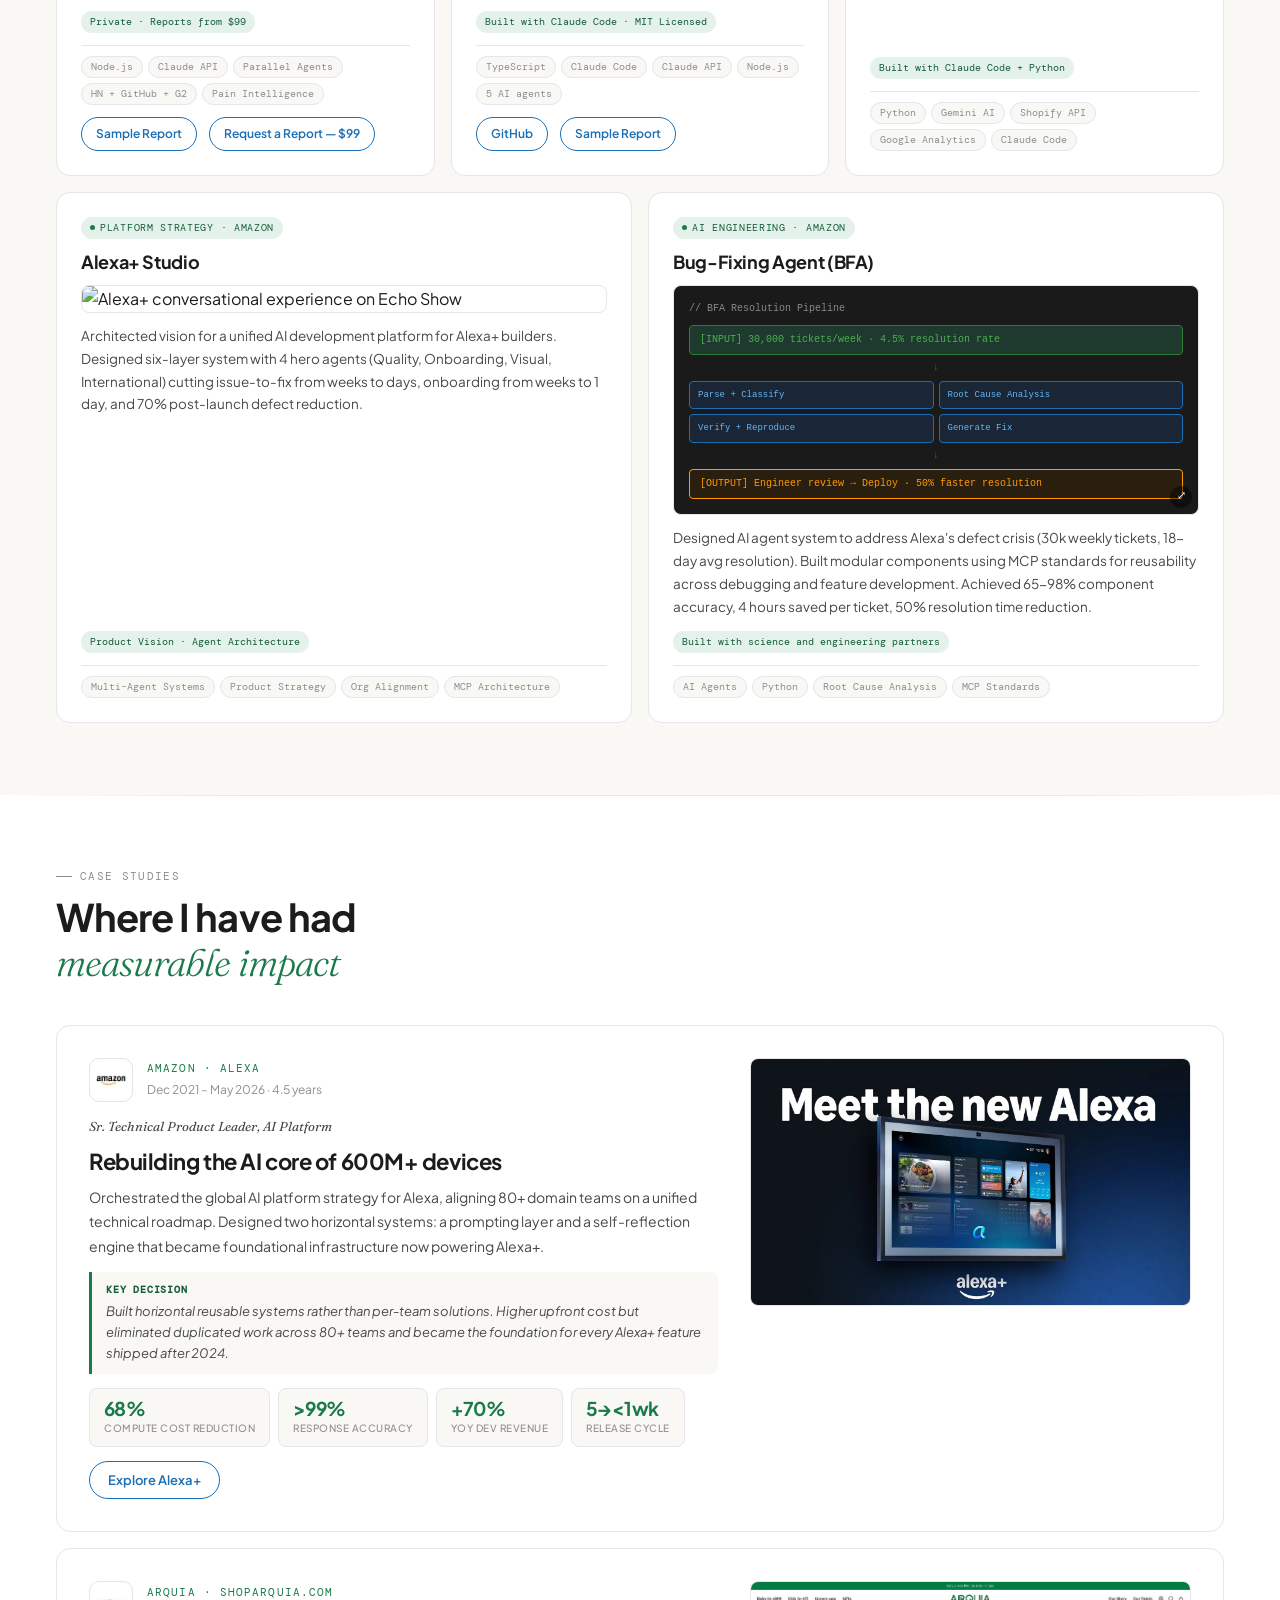
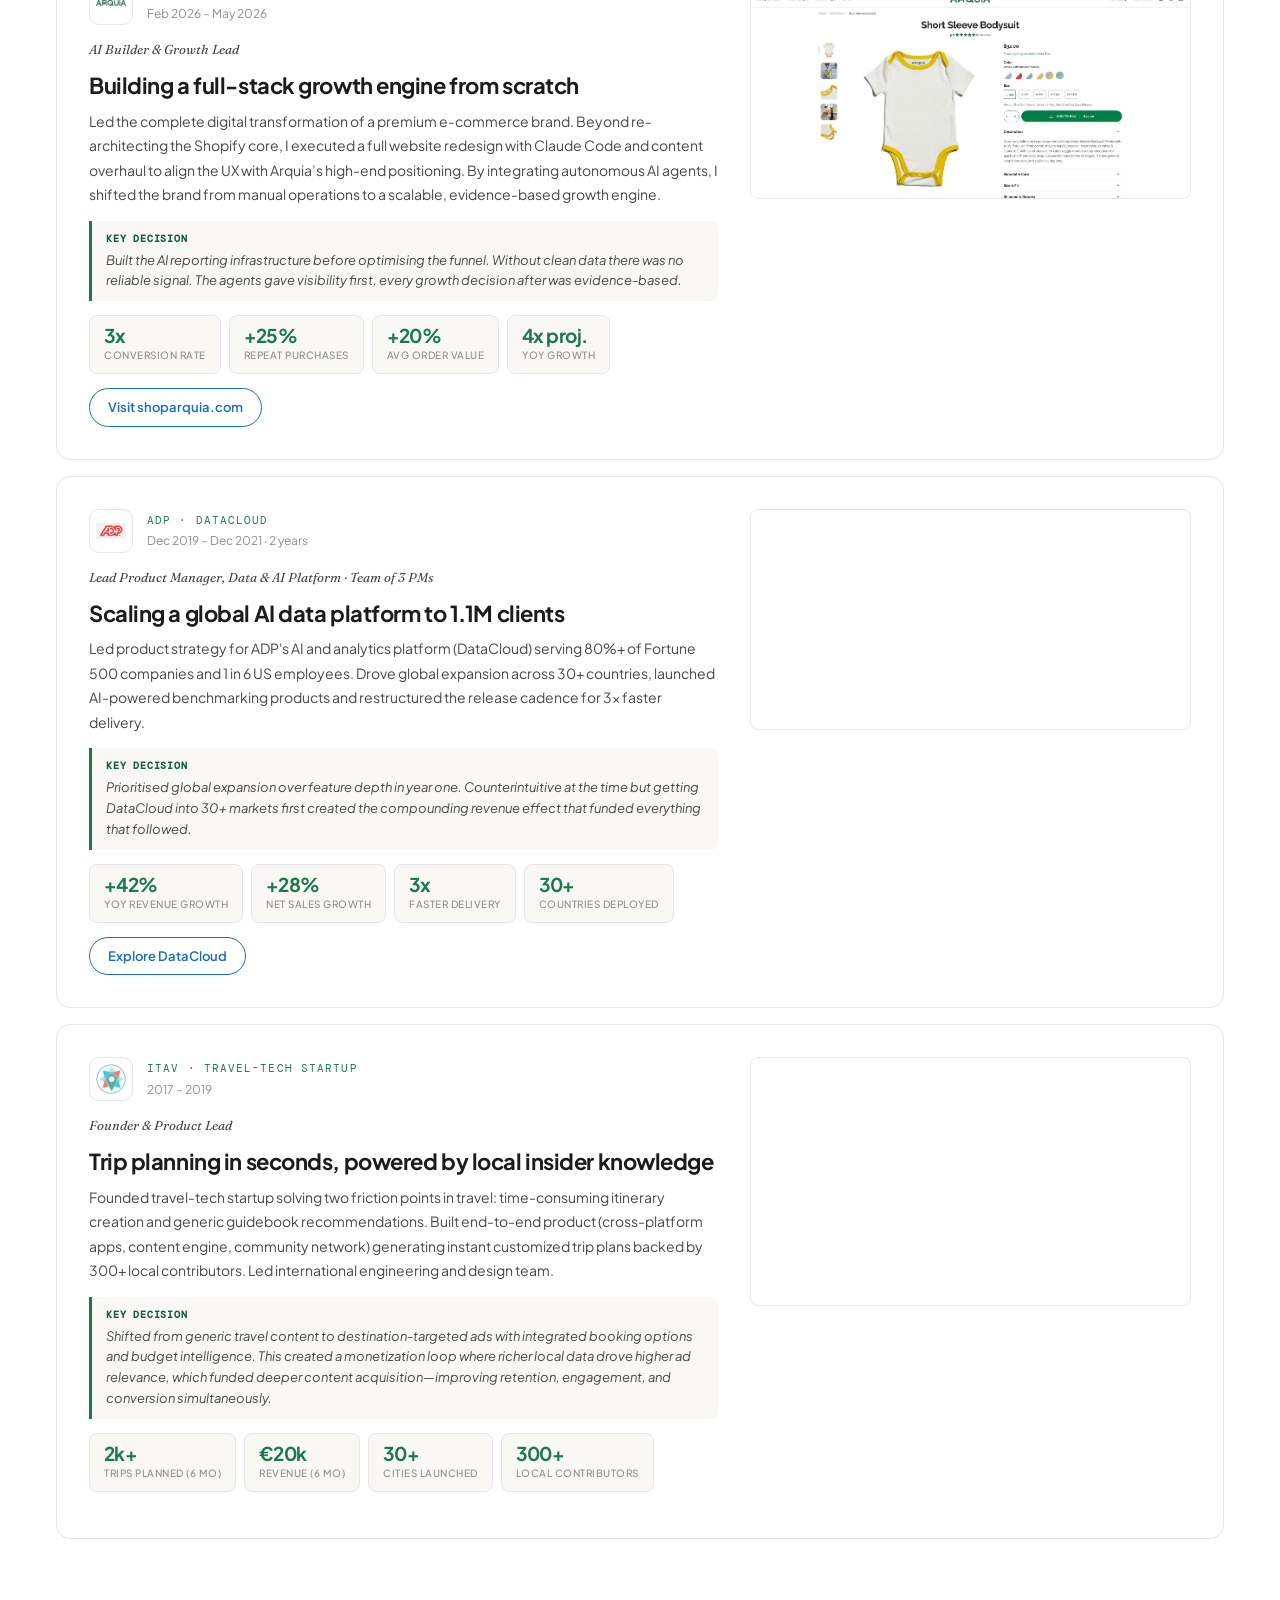
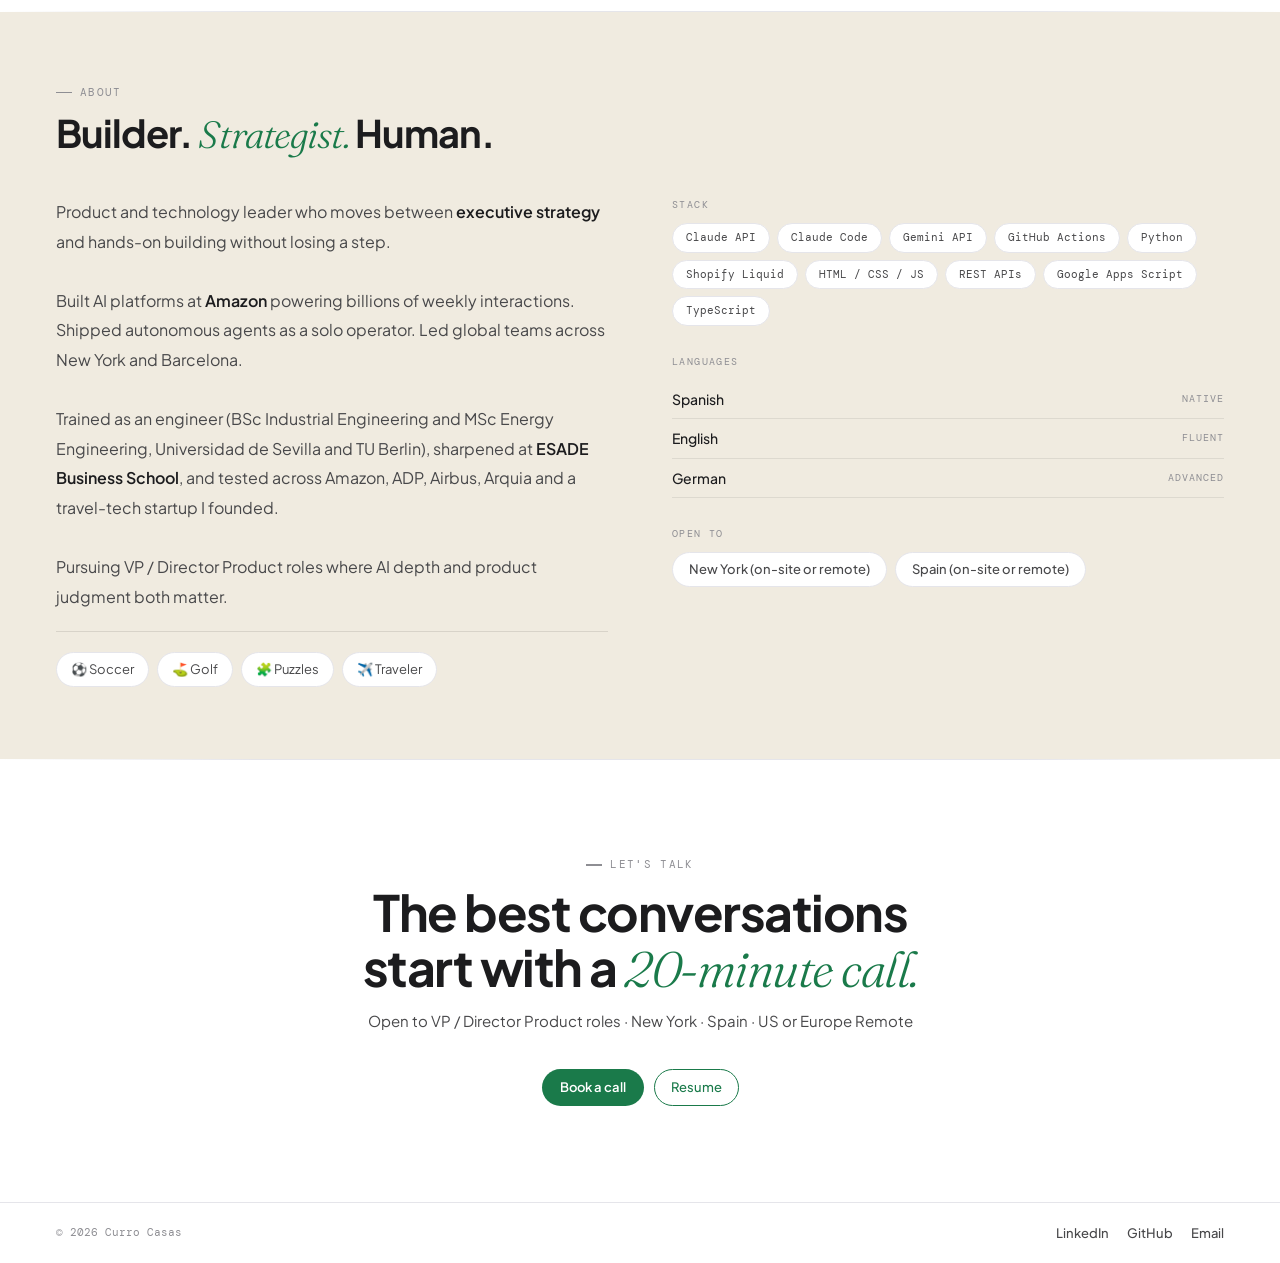
==== commit 17abd1d7: "Update index.html" ====
--- a/index.html
+++ b/index.html
@@ -102,60 +102,59 @@
 
   <div class="bt">
     <div class="card">
-      <span class="tag">Open Source · AI Agents for Research</span>
-      <h3>DX Opportunity Scanner</h3>
+      <span class="tag">Commercial · AI Agents for Research</span>
+      <h3>The ZeroGaps Project</h3>
       <div class="cv" style="background: #fdfaf5; border: 1px solid #e0d7c6; padding: 15px; border-radius: 8px;">
         <div style="font-family: sans-serif; color: #1a1a1a;">
-          <div style="font-weight: bold; border-bottom: 1px solid #ddd; padding-bottom: 5px; margin-bottom: 10px; font-size: 13px;">RANKED DOMAIN OPPORTUNITIES</div>
+          <div style="font-weight: bold; border-bottom: 1px solid #ddd; padding-bottom: 5px; margin-bottom: 10px; font-size: 13px;">RANKED DOMAIN OPPORTUNITIES — LLM OBSERVABILITY</div> 
           <div style="font-size: 11px; line-height: 1.8;">
             <div style="display: flex; justify-content: space-between;">
-              <span>1. <strong>Breaking Change Predictor</strong></span>
-              <span style="color: #2e7d32; font-weight: bold;">Score: 88</span>
-            </div>
-            <div style="display: flex; justify-content: space-between;">
-              <span>2. <strong>GraphQL Migration Automator</strong></span>
-              <span style="color: #2e7d32; font-weight: bold;">Score: 82</span>
-            </div>
-            <div style="display: flex; justify-content: space-between;">
-              <span>3. <strong>Real-time SRI Hash Monitor</strong></span>
-              <span style="color: #689f38; font-weight: bold;">Score: 75</span>
-            </div>
-            <div style="display: flex; justify-content: space-between;">
-              <span>4. <strong>Documentation-to-Test Gen</strong></span>
-              <span style="color: #689f38; font-weight: bold;">Score: 71</span>
-            </div>
-            <div style="display: flex; justify-content: space-between;">
-              <span>5. <strong>LLM-Driven Webhook Filter</strong></span>
-              <span style="color: #fbc02d; font-weight: bold;">Score: 64</span>
+              <span>1. <strong>Model drift detection in production</strong></span> 
+              <span style="color: #2e7d32; font-weight: bold;">Score: 54</span>
+            </div>
+            <div style="display: flex; justify-content: space-between;">
+              <span>2. <strong>RAG relevance & source tracking</strong></span>
+              <span style="color: #2e7d32; font-weight: bold;">Score: 53</span>
+            </div>
+            <div style="display: flex; justify-content: space-between;">
+              <span>3. <strong>Hallucination detection & accuracy</strong></span>
+              <span style="color: #689f38; font-weight: bold;">Score: 44</span>
+            </div>
+            <div style="display: flex; justify-content: space-between;">
+              <span>4. <strong>LLM output consistency testing</strong></span>
+              <span style="color: #689f38; font-weight: bold;">Score: 39</span>
+            </div>
+            <div style="display: flex; justify-content: space-between;">
+              <span>5. <strong>Semantic similarity scoring</strong></span>
+              <span style="color: #fbc02d; font-weight: bold;">Score: 39</span>
             </div>
           </div>
           <div style="margin-top: 10px; font-size: 9px; color: #888; font-style: italic;">
-            Confidence Formula: (pain × 0.40) + (demand × 0.35) + (github × 0.25)
-          </div>
-        </div>
-      </div>
-      <p>Built an autonomous system that discovers high-signal DX problems by parallelizing 3 specialized agents across forums, GitHub, and Discord. It ranks opportunities and enables product teams to prioritize which tools drive maximum impact while accelerating research cycles and reducing bias in opportunity assessment.</p>
-      <span class="cb">Built with Claude Code in <24h</span>
-      <div class="stk"><span class="pi">Node.js</span><span class="pi">Claude API</span><span class="pi">Parallel Agents</span><span class="pi">Opportunity Discovery</span><span class="pi">Mock Report</span></div>
+            Pain Intelligence scan · HN + GitHub + G2 sources 
+          </div>
+        </div>
+      </div>
+      <p>Autonomous multi-agent system that scans any developer domain, ranks the highest-signal unsolved problems, and identifies where incumbents are losing. Reports sold at $99 — each scan covers forums, GitHub, and review sites to surface what founders should build next.</p>
+      <span class="cb">Private · Reports from $99</span>
+      <div class="stk"><span class="pi">Node.js</span><span class="pi">Claude API</span><span class="pi">Parallel Agents</span><span class="pi">HN + GitHub + G2</span><span class="pi">Pain Intelligence</span></div>
       <div class="cl">
-        <a href="https://github.com/currocasas88/dx-opportunity-scanner" target="_blank" class="ca">GitHub</a>
-        <a href="assets/final-report-v4.html" target="_blank" class="ca">Mock Report</a>
+        <a href="assets/llm-observability-and-eval_2026-05-14_1809.html" target="_blank" class="ca">Sample Report</a>
+        <a href="mailto:casascurro@gmail.com?subject=ZeroGaps Report Request" target="_blank" class="ca">Request a Report — $99</a> 
       </div>
     </div>
     
     <div class="card">
-      <span class="tag">Open Source · AI Agents for Research</span>
-      <h3>DX Validation Toolkit</h3>
+      <span class="tag">Open Source · AI Agents for Research</span> 
+      <h3>Pre-Validation Toolkit</h3>
       <div class="cv nz">
         <img src="assets/final-report-v5-screenshot.png" alt="Pre-validation report example" loading="lazy" style="width:100%;display:block;border-radius:8px;"/>
       </div>
-      <p>5 autonomous AI agents that validate startup ideas in under an hour by analyzing forums, GitHub issues, search demand, and competitor traction. Validated and killed a SaaS idea in <5 days before writing product code. Then open-sourced the toolkit.</p>      
-      <!--<p style="font-style: italic; color: #666;">With AI, anyone can build. Knowing what to build is the scarce skill.</p>-->
-      <span class="cb">Built with Claude Code in <24h</span>
+      <p>5 autonomous AI agents that validate startup ideas in under an hour by analyzing forums, GitHub issues, search demand, and competitor traction. Validated and killed a SaaS idea in under 5 days before writing a line of product code — then open-sourced the toolkit. The foundation The ZeroGaps Project is built on.</p>
+      <span class="cb">Built with Claude Code · MIT Licensed</span>
       <div class="stk"><span class="pi">TypeScript</span><span class="pi">Claude Code</span><span class="pi">Claude API</span><span class="pi">Node.js</span><span class="pi">5 AI agents</span></div>
       <div class="cl">
-        <a href="https://github.com/currocasas88/validation-toolkit" target="_blank" class="ca">GitHub</a>
-        <a href="assets/final-report-v5.html" target="_blank" class="ca">Mock Report</a>
+        <a href="https://github.com/currocasas88/validator-toolkit" target="_blank" class="ca">GitHub</a>
+        <a href="assets/final-report-v5.html" target="_blank" class="ca">Sample Report</a>
       </div>
     </div>
 
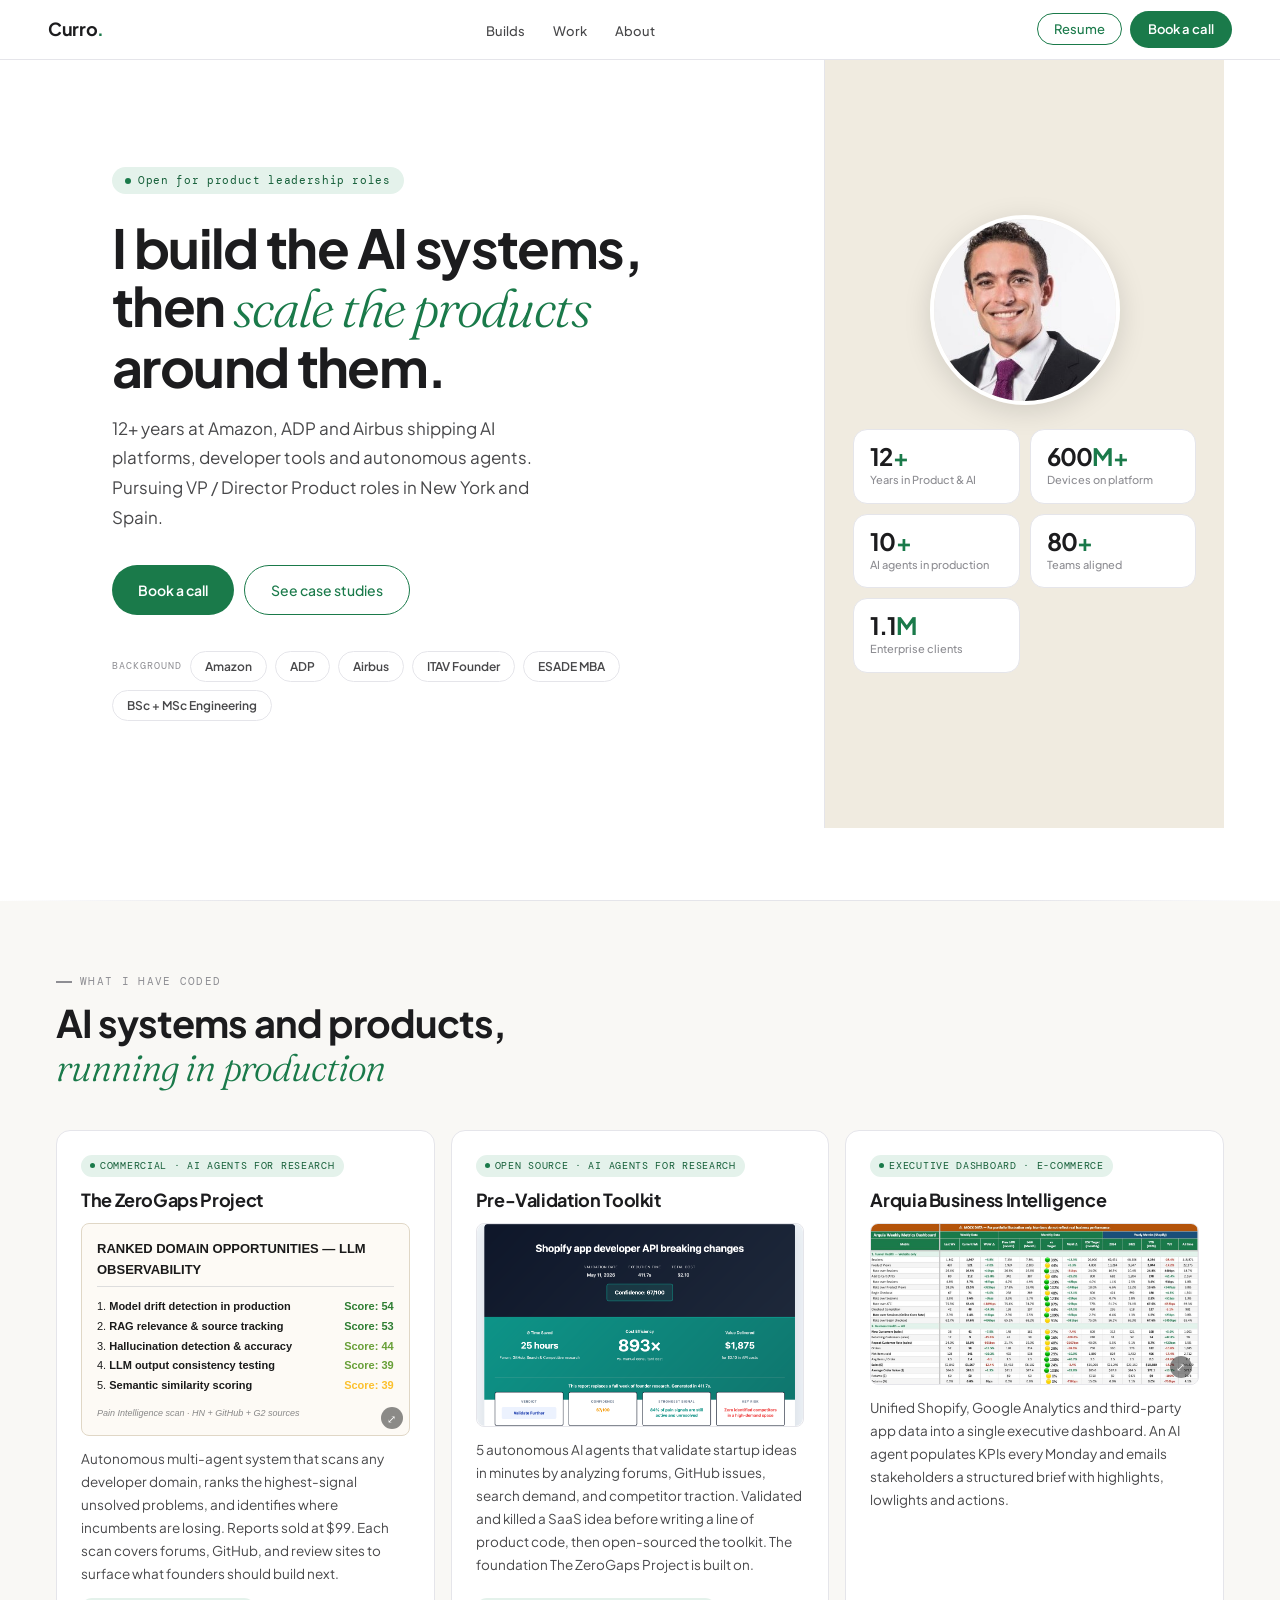
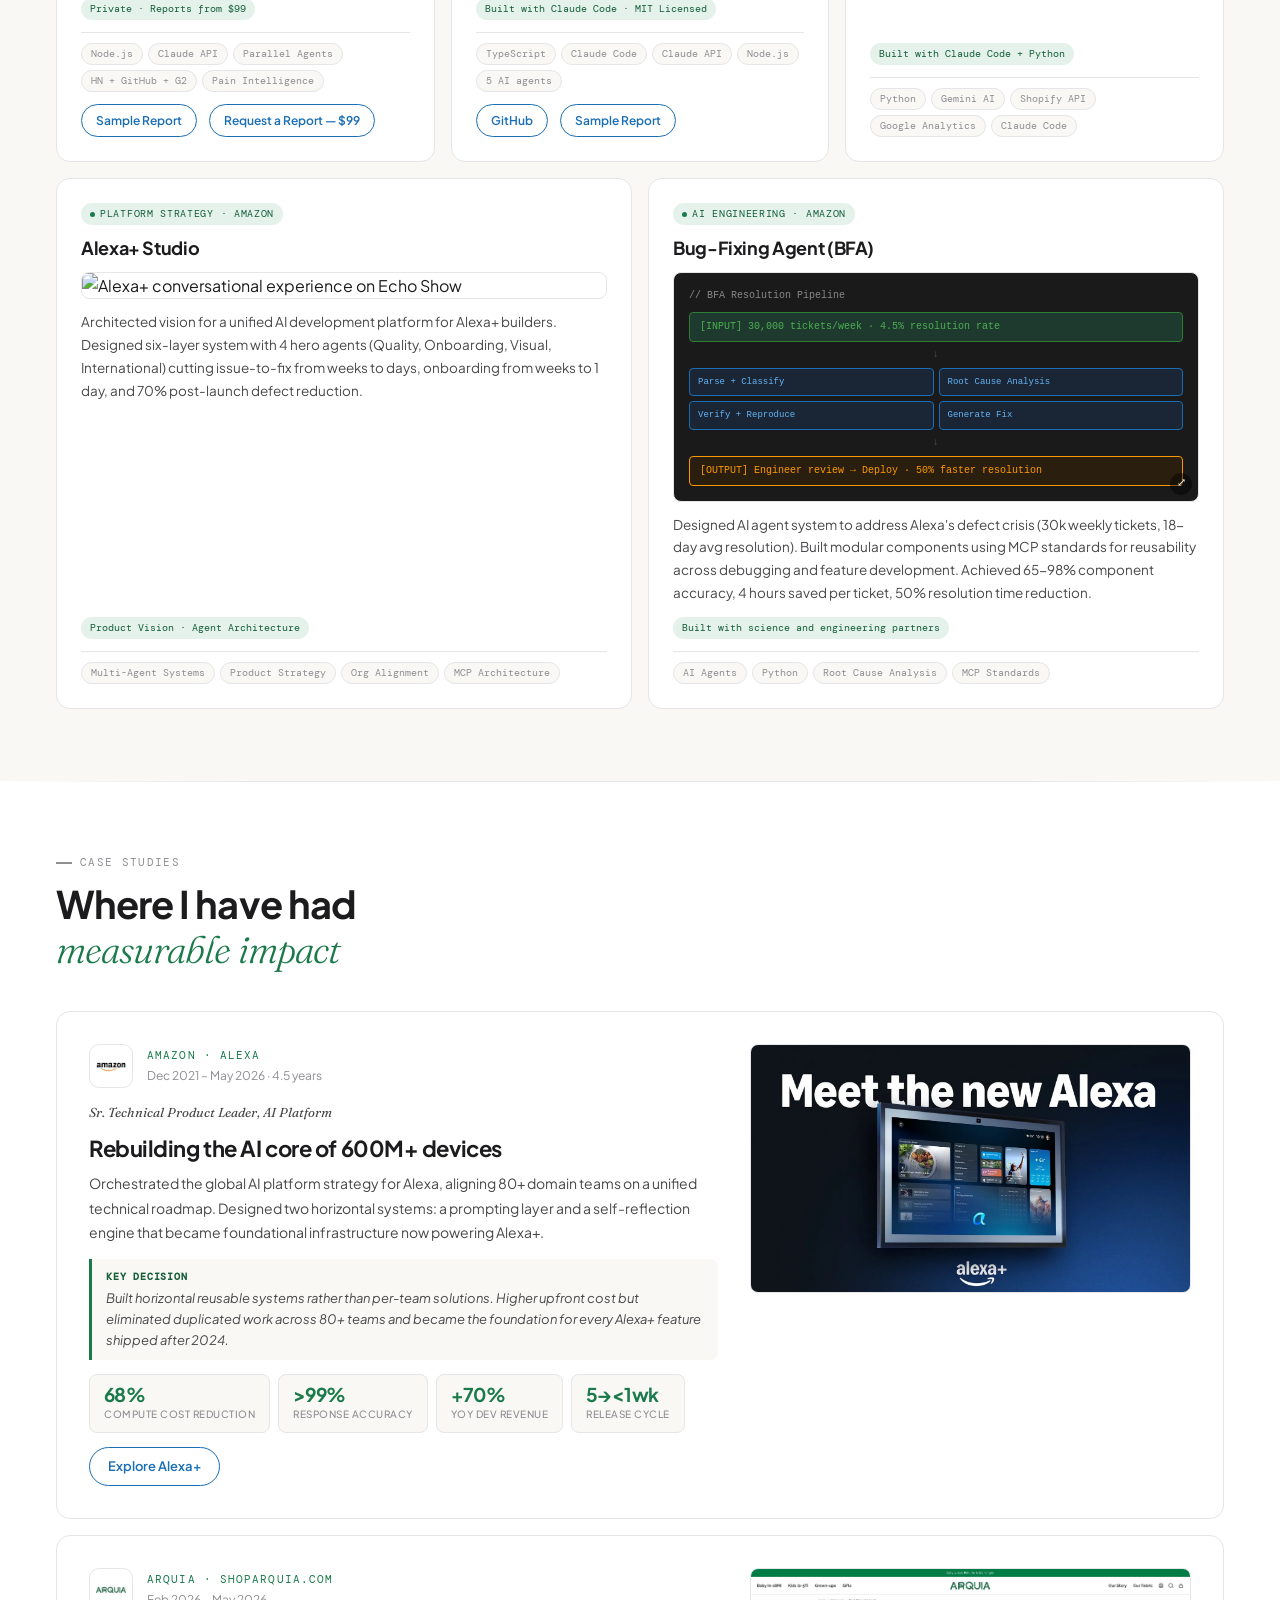
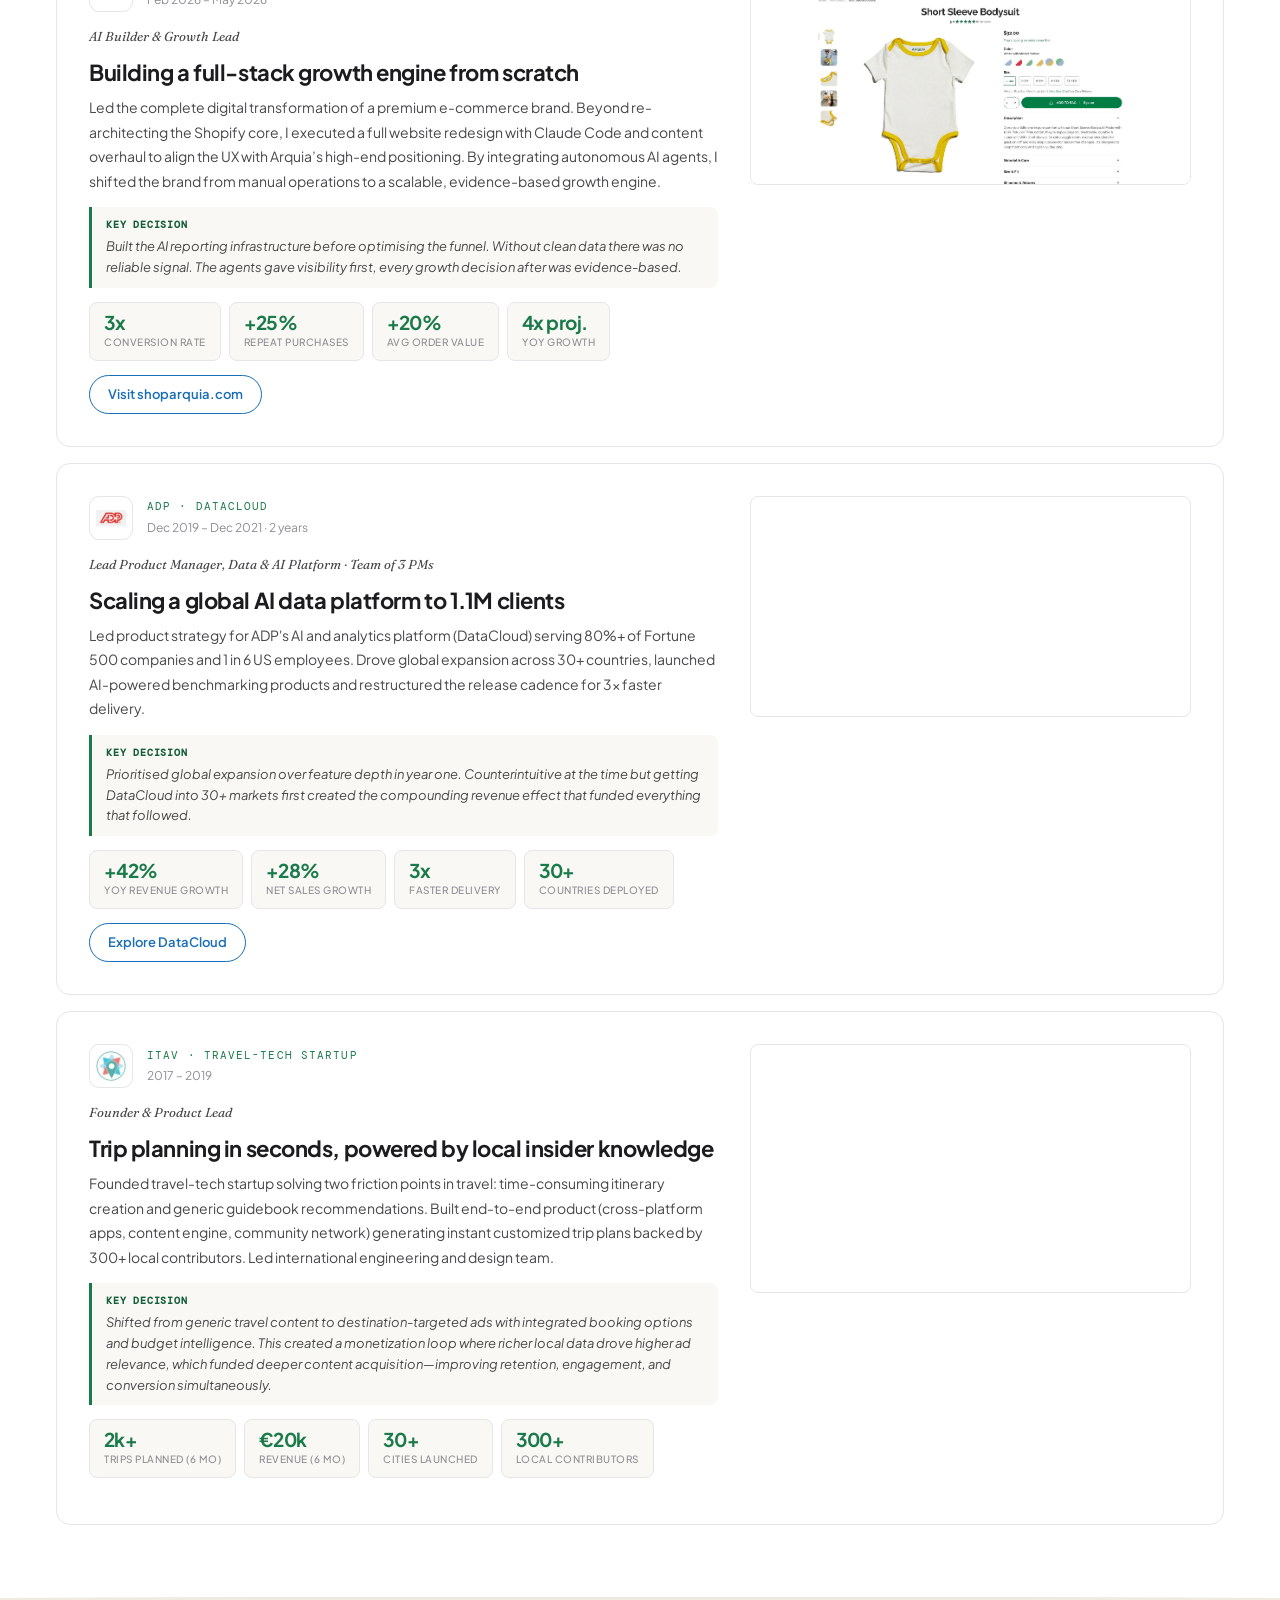
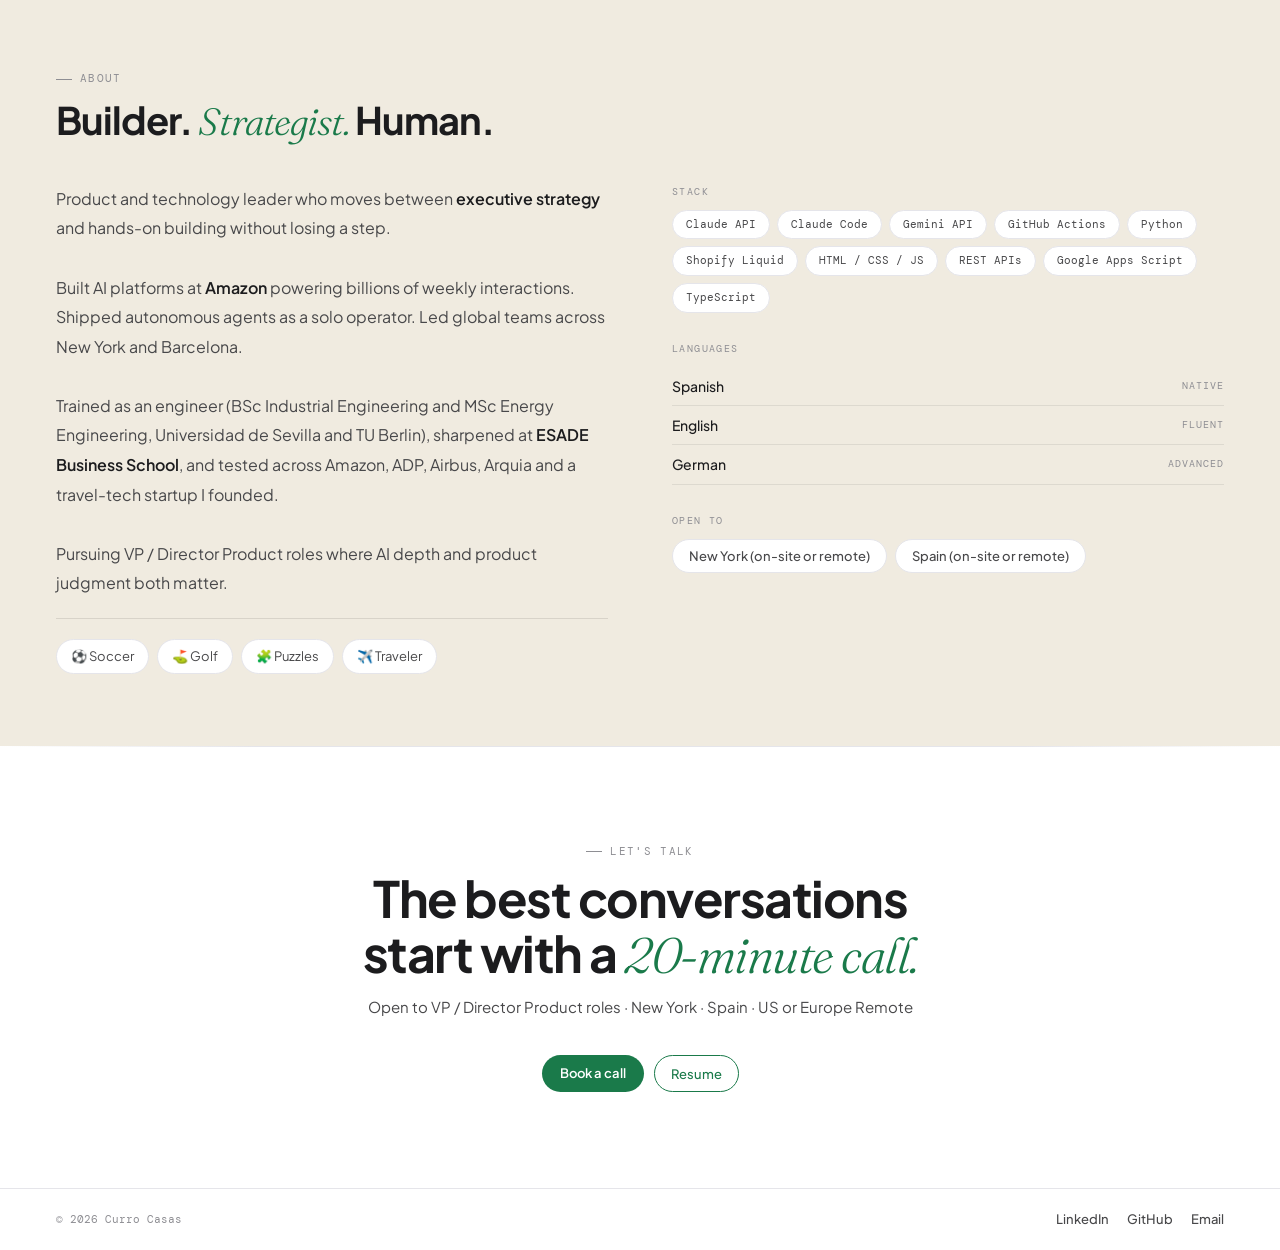
==== commit f0fa5978: "Update index.html" ====
--- a/index.html
+++ b/index.html
@@ -134,7 +134,7 @@
           </div>
         </div>
       </div>
-      <p>Autonomous multi-agent system that scans any developer domain, ranks the highest-signal unsolved problems, and identifies where incumbents are losing. Reports sold at $99 — each scan covers forums, GitHub, and review sites to surface what founders should build next.</p>
+      <p>Autonomous multi-agent system that scans any developer domain, ranks the highest-signal unsolved problems, and identifies where incumbents are losing. Reports sold at $99. Each scan covers forums, GitHub, and review sites to surface what founders should build next.</p>
       <span class="cb">Private · Reports from $99</span>
       <div class="stk"><span class="pi">Node.js</span><span class="pi">Claude API</span><span class="pi">Parallel Agents</span><span class="pi">HN + GitHub + G2</span><span class="pi">Pain Intelligence</span></div>
       <div class="cl">
@@ -149,7 +149,7 @@
       <div class="cv nz">
         <img src="assets/final-report-v5-screenshot.png" alt="Pre-validation report example" loading="lazy" style="width:100%;display:block;border-radius:8px;"/>
       </div>
-      <p>5 autonomous AI agents that validate startup ideas in under an hour by analyzing forums, GitHub issues, search demand, and competitor traction. Validated and killed a SaaS idea in under 5 days before writing a line of product code — then open-sourced the toolkit. The foundation The ZeroGaps Project is built on.</p>
+      <p>5 autonomous AI agents that validate startup ideas in minutes by analyzing forums, GitHub issues, search demand, and competitor traction. Validated and killed a SaaS idea before writing a line of product code, then open-sourced the toolkit. The foundation The ZeroGaps Project is built on.</p>
       <span class="cb">Built with Claude Code · MIT Licensed</span>
       <div class="stk"><span class="pi">TypeScript</span><span class="pi">Claude Code</span><span class="pi">Claude API</span><span class="pi">Node.js</span><span class="pi">5 AI agents</span></div>
       <div class="cl">
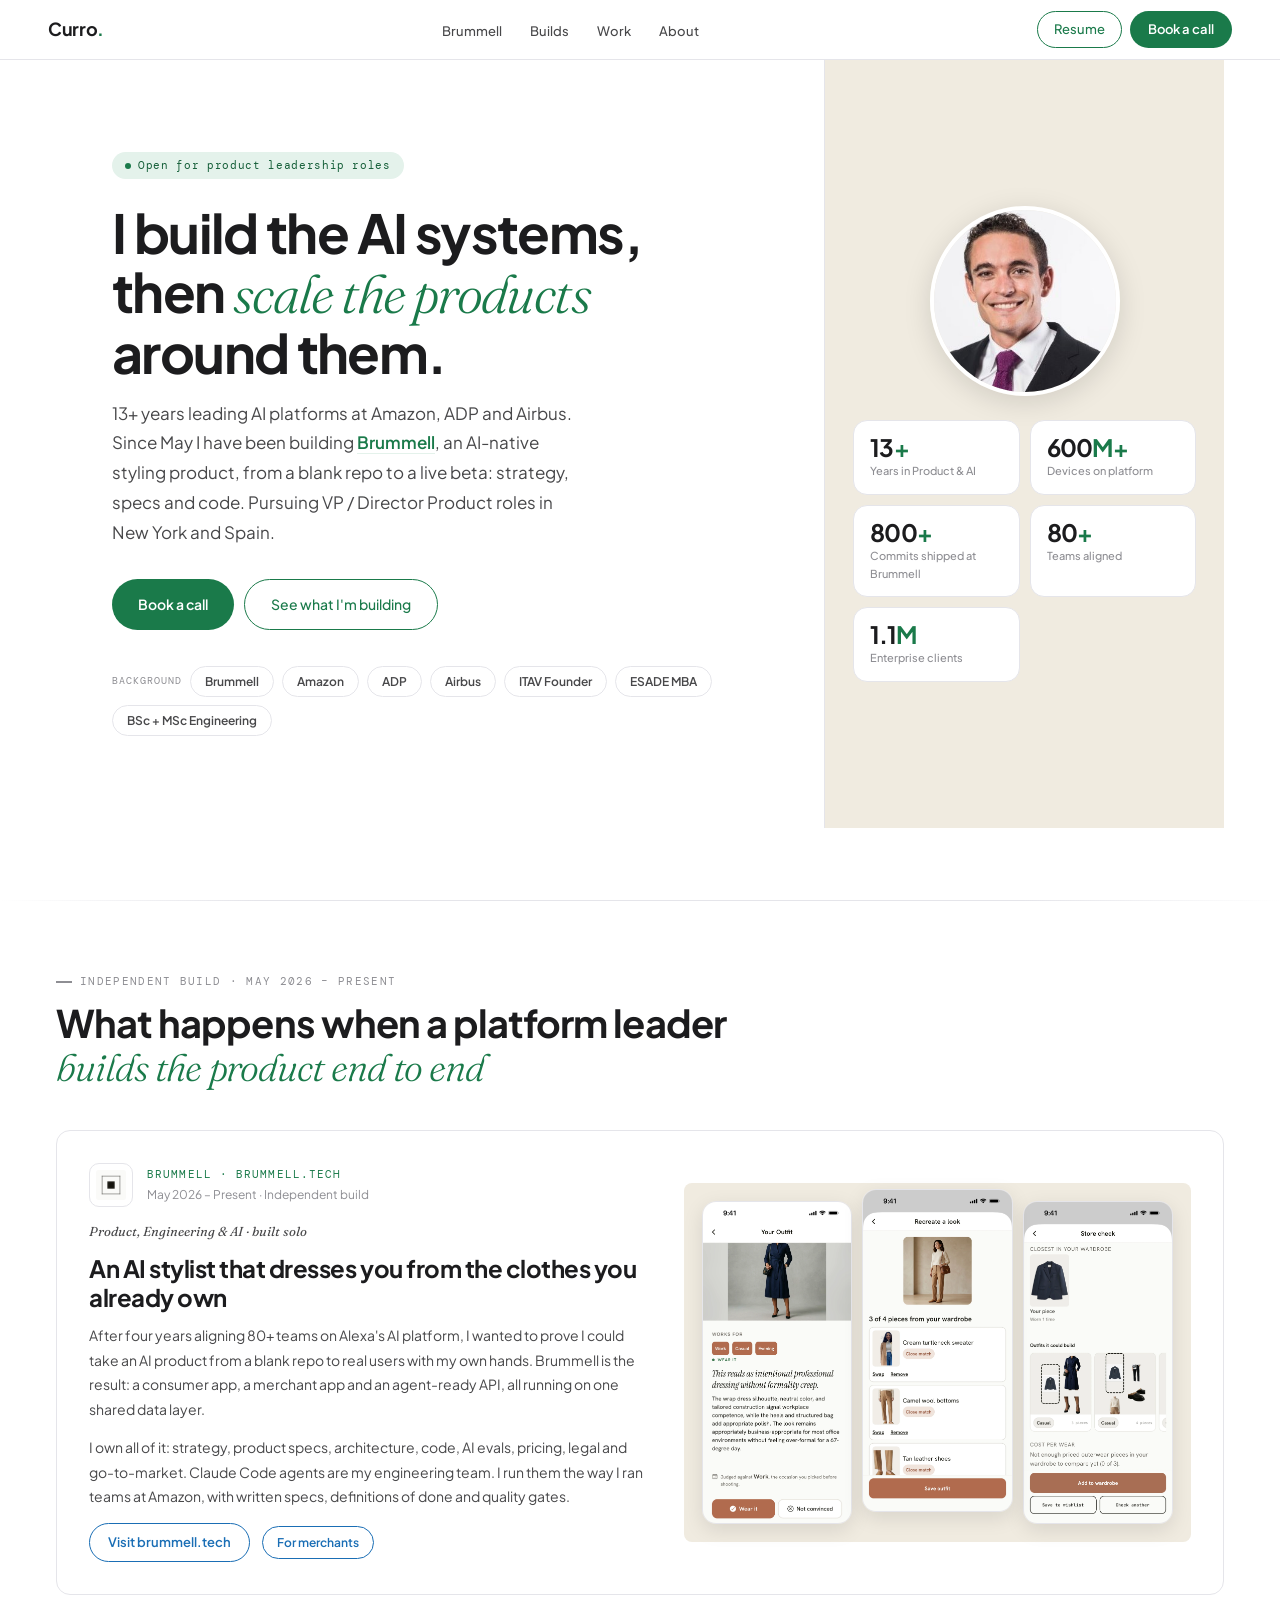
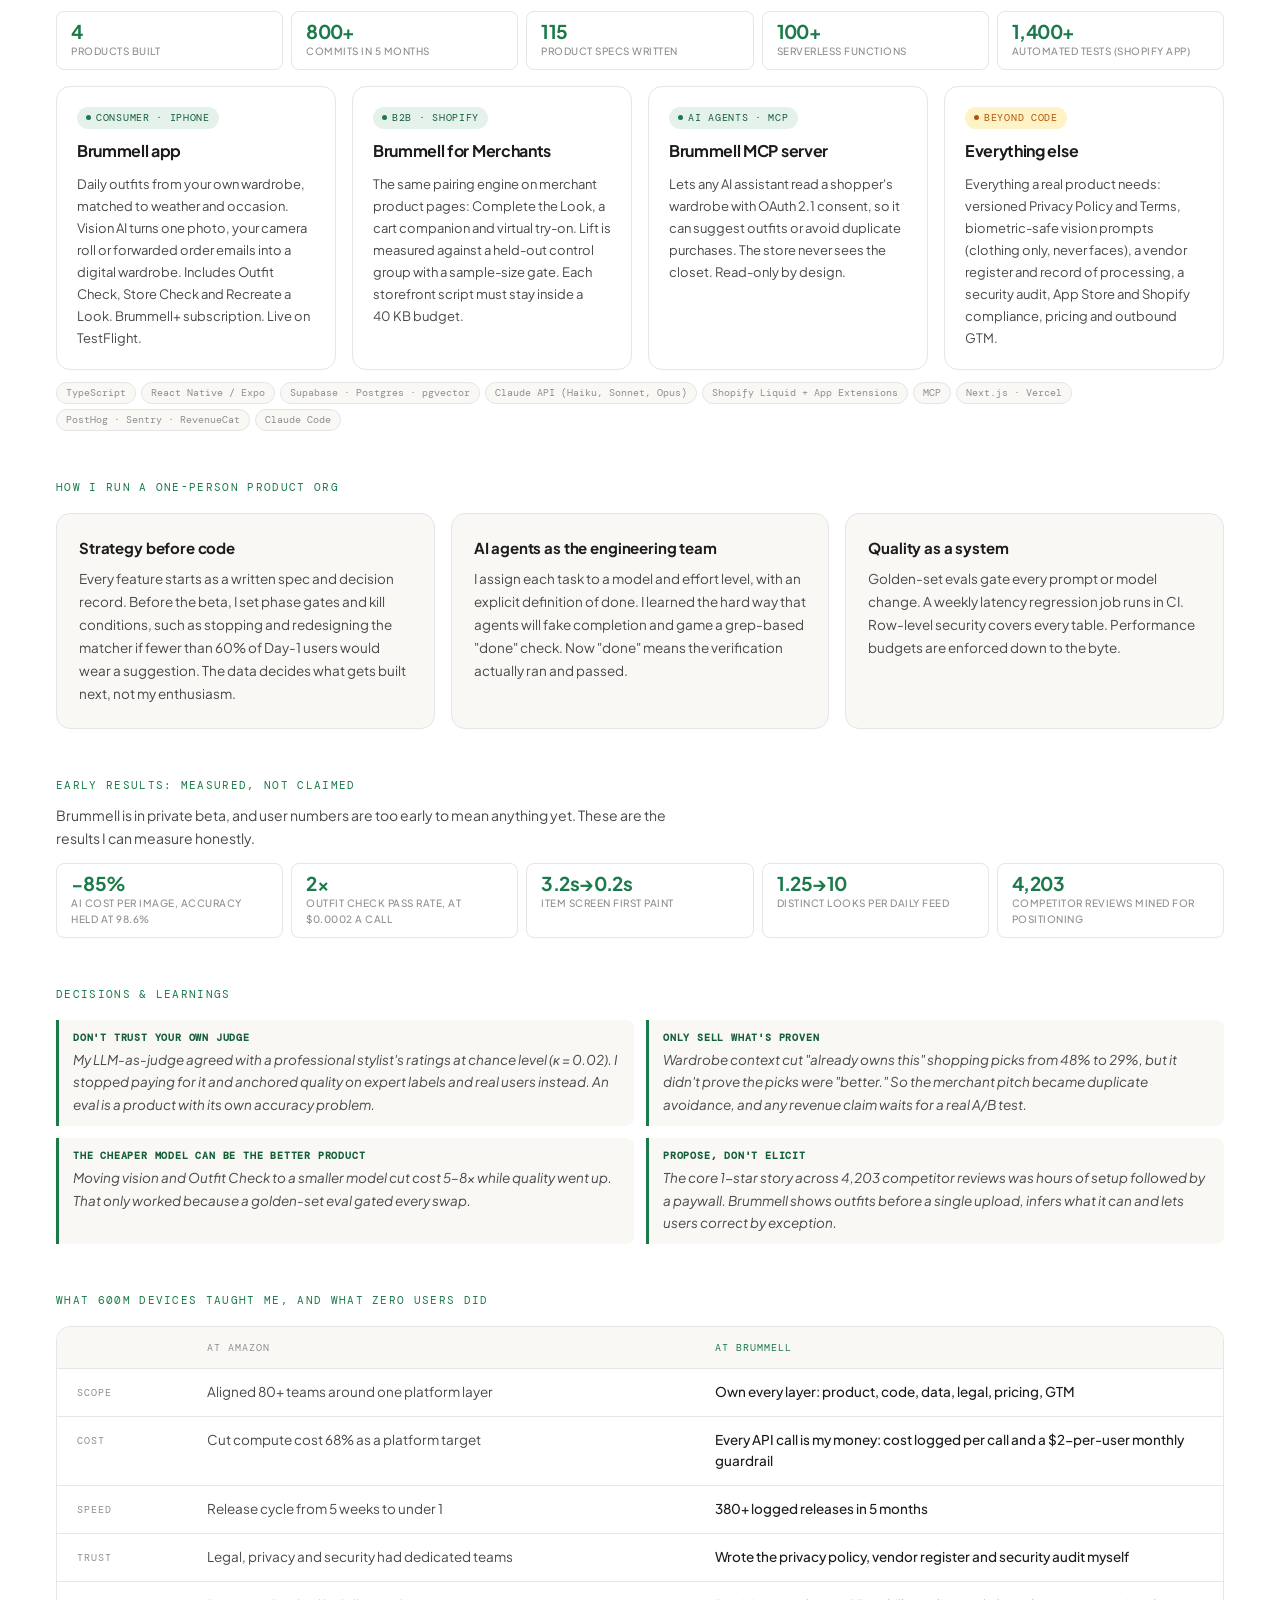
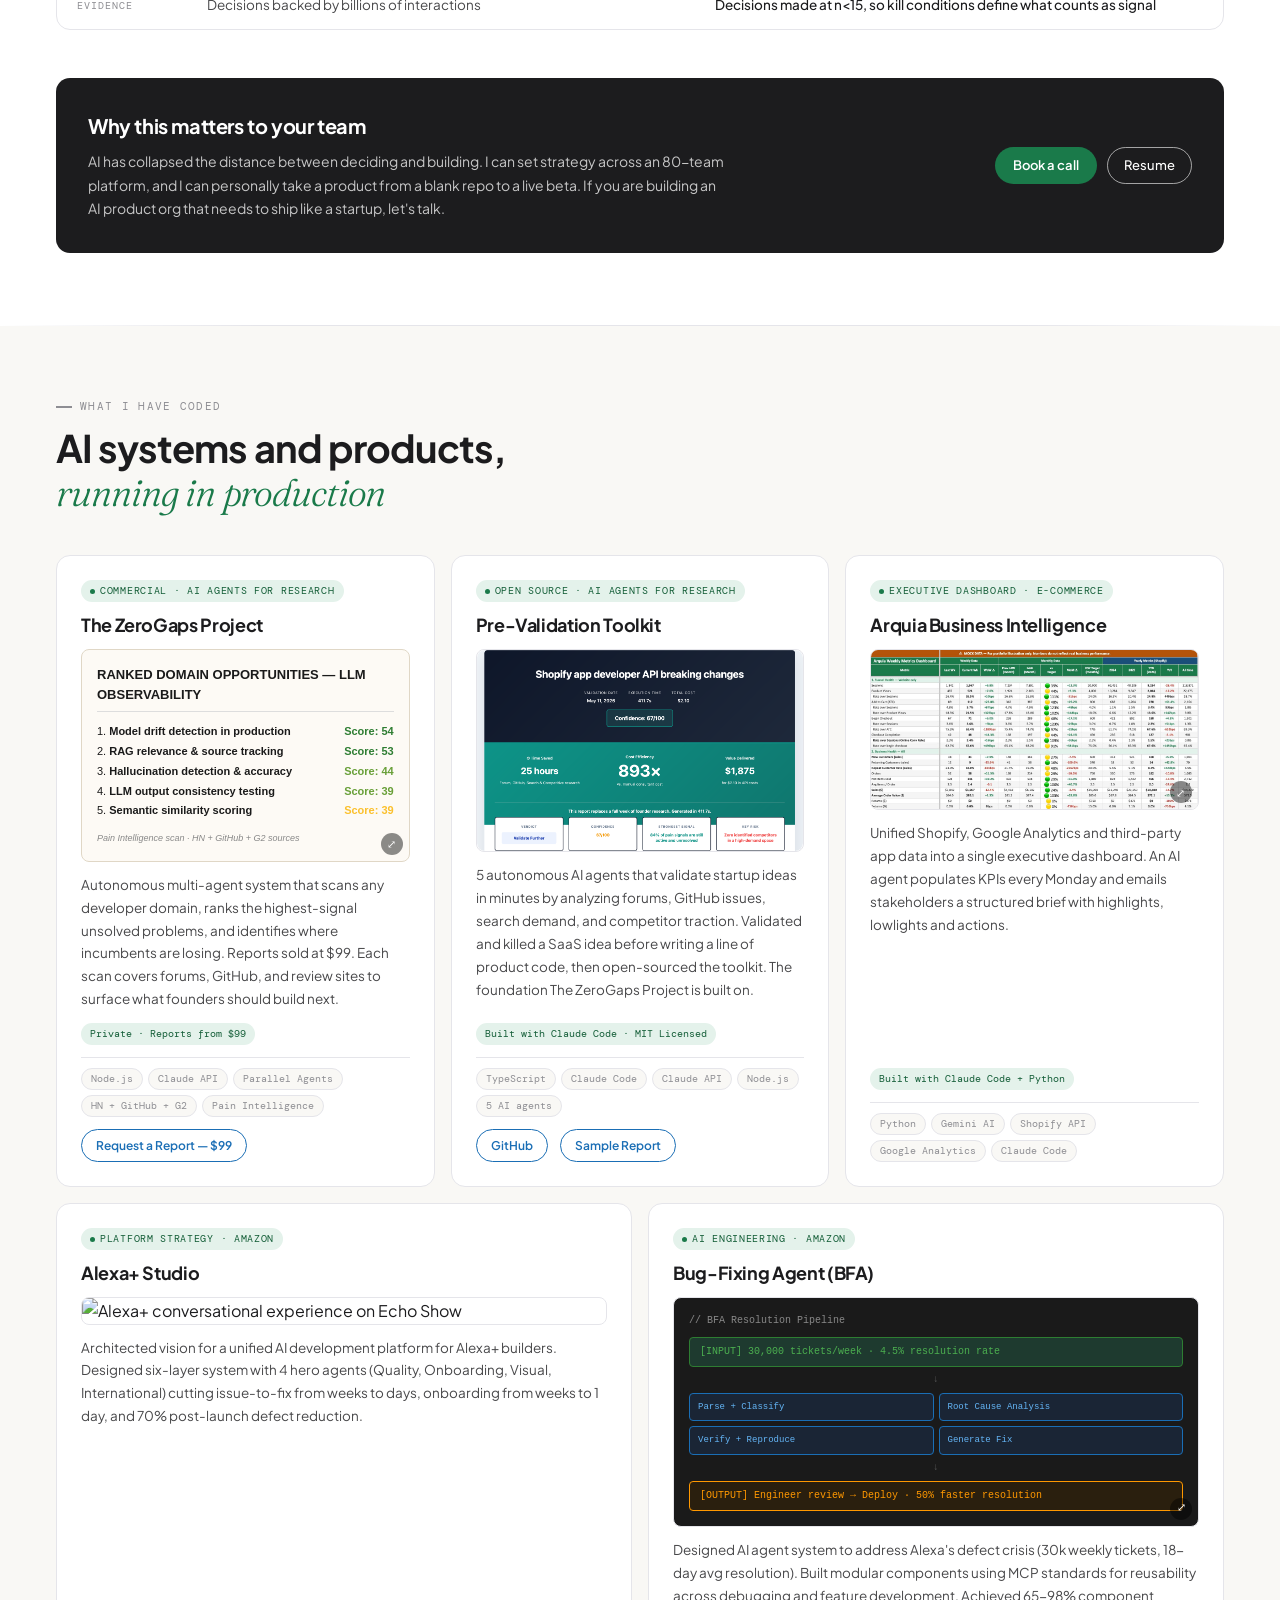
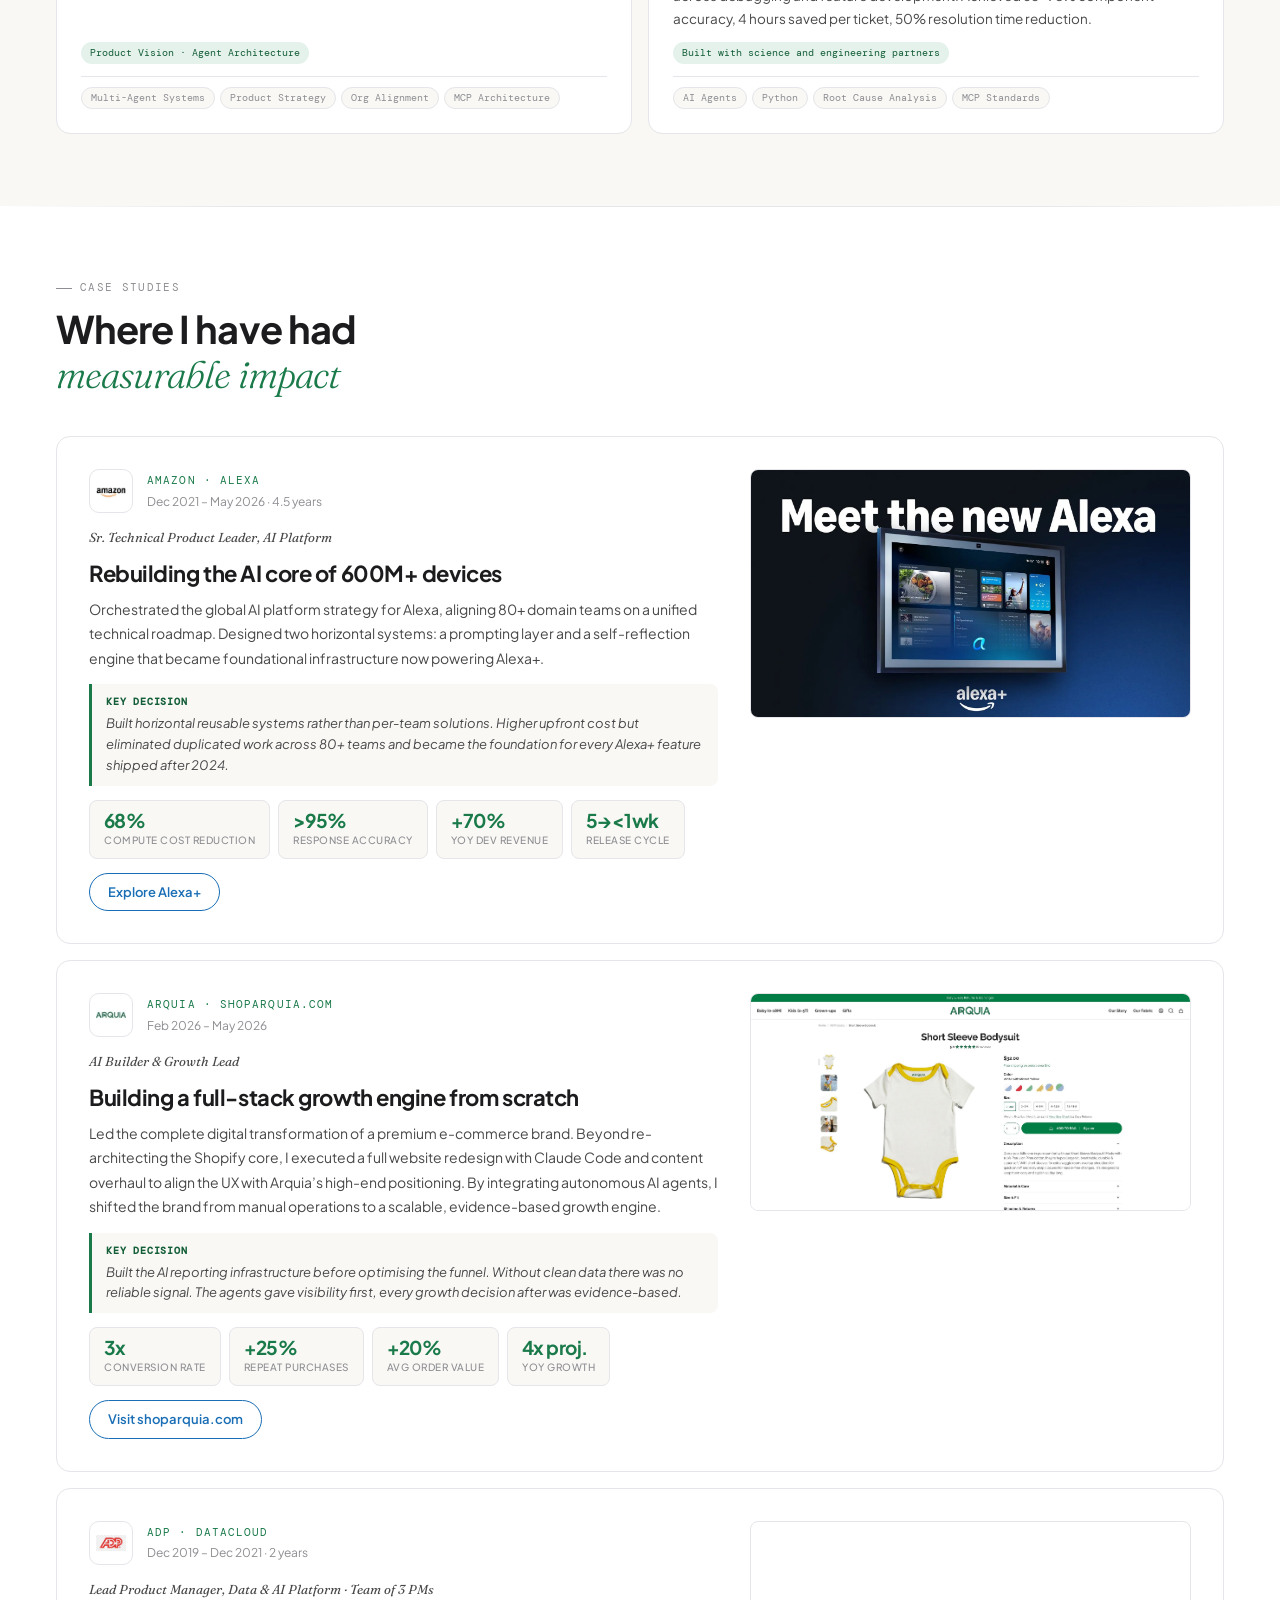
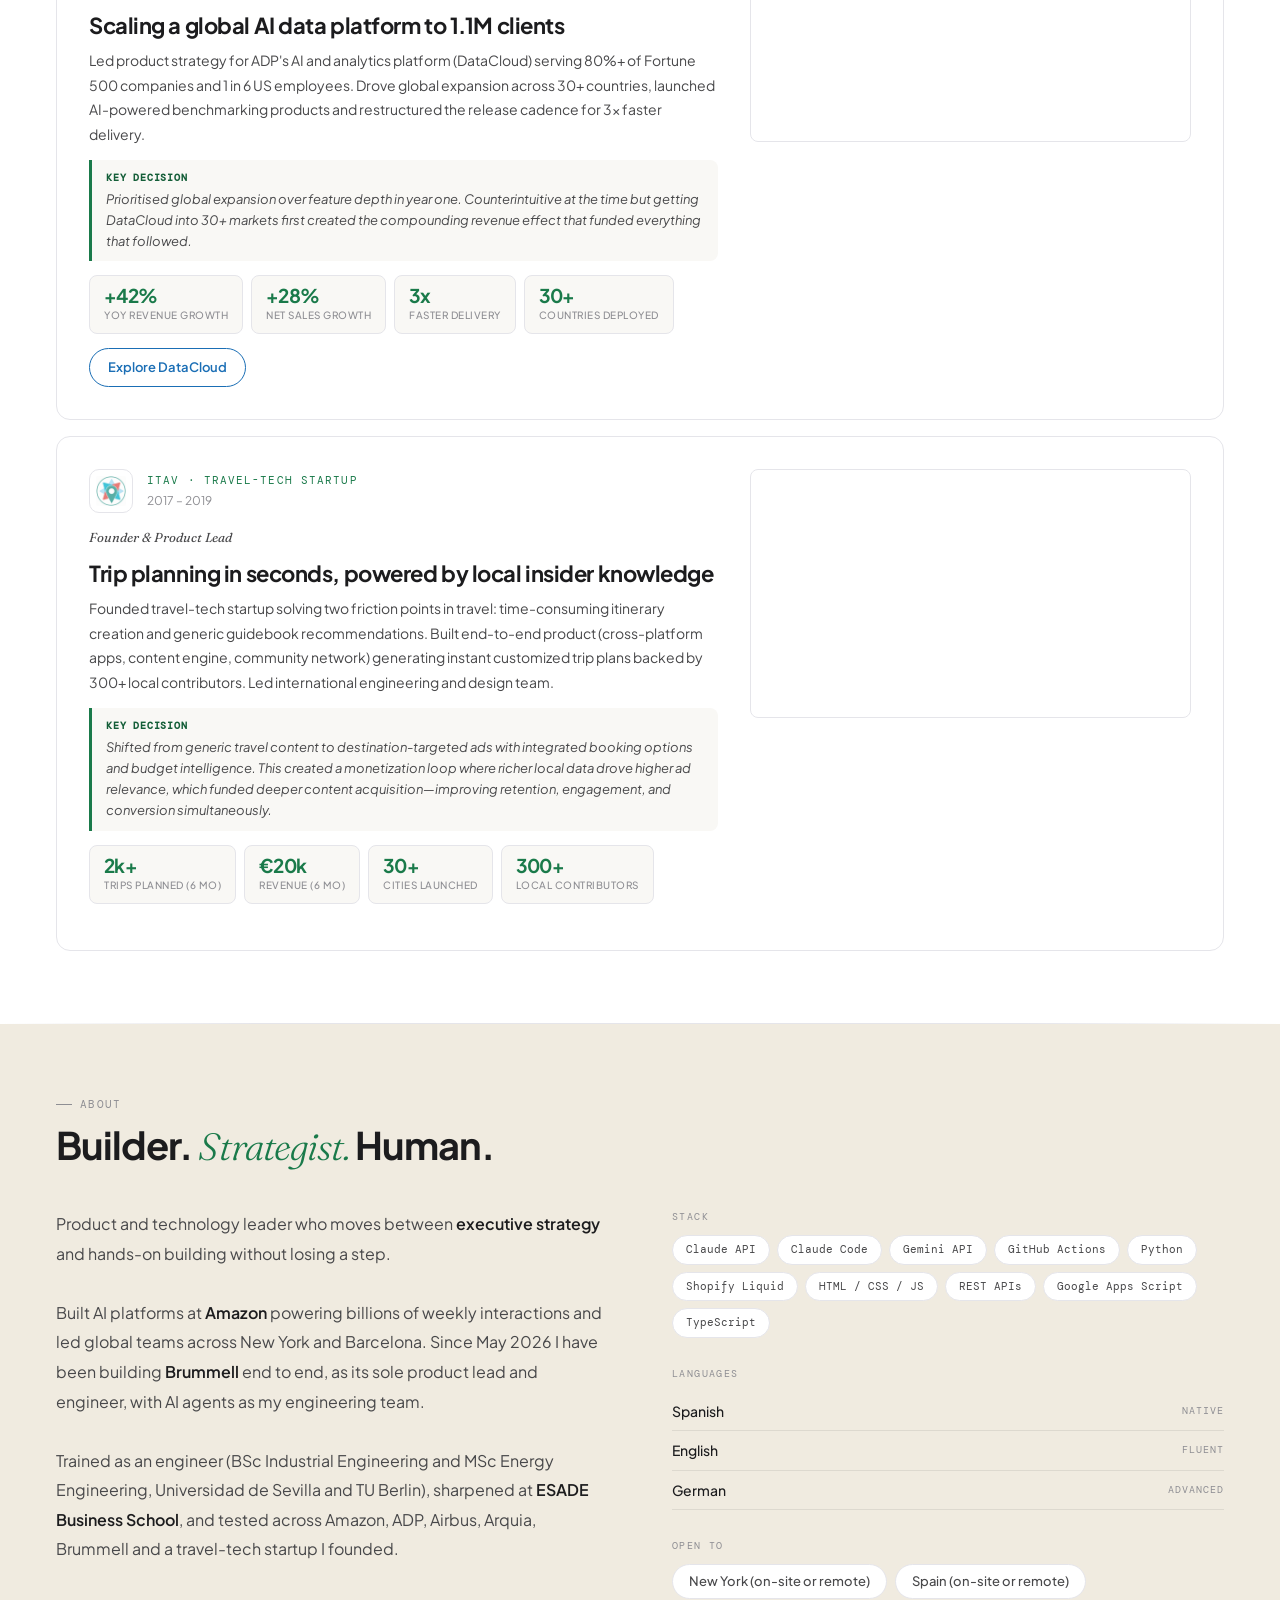
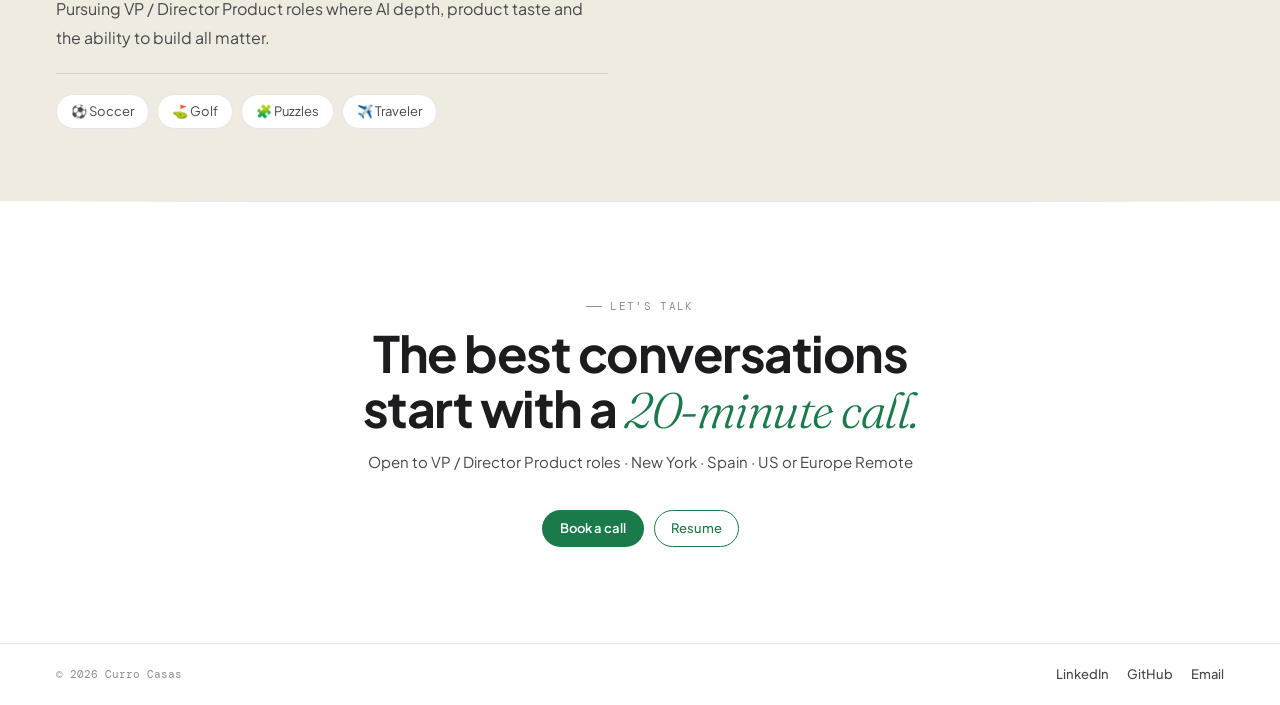
==== commit 5baef069: "Add Brummell flagship section and update resume - New #brummell section after the hero: scope, opera" ====
--- a/index.html
+++ b/index.html
@@ -4,7 +4,7 @@
   <meta charset="UTF-8"/>
   <meta name="viewport" content="width=device-width, initial-scale=1.0"/>
   <title>Curro Casas — AI Product Leader & Builder</title>
-  <meta name="description" content="Senior product leader with 12+ years at Amazon, ADP and Airbus. Building AI platforms and autonomous agents."/>
+  <meta name="description" content="AI product leader with 13+ years at Amazon, ADP and Airbus. Builder of Brummell, an AI styling app, Shopify app and MCP server built end to end."/>
   <link rel="icon" href="data:image/svg+xml,<svg xmlns='http://www.w3.org/2000/svg' viewBox='0 0 100 100'><rect width='100' height='100' rx='20' fill='%231a7a4a'/><text y='75' font-size='72' x='50' text-anchor='middle' fill='white' font-family='sans-serif' font-weight='bold'>C</text></svg>"/>
   <link rel="preconnect" href="https://fonts.googleapis.com"/>
   <link href="https://fonts.googleapis.com/css2?family=Plus+Jakarta+Sans:ital,wght@0,400;0,500;0,600;0,700;1,400&family=Fraunces:ital,opsz,wght@1,9..144,300;1,9..144,400&family=DM+Mono:wght@300;400&display=swap" rel="stylesheet"/>
@@ -18,35 +18,17 @@
   <img id="lbimg" src="" alt=""/>
 </div>
 
-<!-- Resume modal -->
-<div class="ov" id="rov" onclick="if(event.target===this)closeR()">
-  <div class="mod">
-    <h3>Download Resume</h3>
-    <p>Two tailored versions—choose the one that matches your role focus.</p>
-    <div class="ro">
-      <a href="assets/resume-dx.pdf" download="Curro Casas - DX.pdf" class="ropt">
-        <strong>AI Platform & DX</strong>
-        <span style="display:block; font-size:11px; opacity:.7;">For platform, DX, and AI engineering roles</span>
-      </a>
-      <a href="assets/resume-growth.pdf" download="Curro Casas - Growth.pdf" class="ropt">
-        <strong>Growth & Product</strong>
-        <span style="display:block; font-size:11px; opacity:.7;">For growth, monetization, and consumer product roles</span>
-      </a>
-    </div>
-    <button class="mc" onclick="closeR()">Close</button>
-  </div>
-</div>
-
 <!-- Nav -->
 <nav>
   <a href="#top" class="logo">Curro<span>.</span></a>
   <ul class="nav-links">
+    <li><a href="#brummell">Brummell</a></li>
     <li><a href="#builds">Builds</a></li>
     <li><a href="#work">Work</a></li>
     <li><a href="#about">About</a></li>
   </ul>
   <div class="nav-r">
-    <button onclick="openR()" class="bg">Resume</button>
+    <a href="assets/CurroCasas-resume.pdf" download="Curro Casas.pdf" class="bg">Resume</a>
     <a href="https://calendly.com/casascurro" target="_blank" class="bn">Book a call</a>
   </div>
 </nav>
@@ -56,23 +38,24 @@
   <div class="hl">
     <div class="badge">Open for product leadership roles</div>
     <h1>I build the AI systems,<br>then <em>scale the products</em><br>around them.</h1>
-    <p class="hsub">12+ years at Amazon, ADP and Airbus shipping AI platforms, developer tools and autonomous agents. Pursuing VP / Director Product roles in New York and Spain.</p>
+    <p class="hsub">13+ years leading AI platforms at Amazon, ADP and Airbus. Since May I have been building <a href="#brummell" class="hl-link">Brummell</a>, an AI-native styling product, from a blank repo to a live beta: strategy, specs and code. Pursuing VP / Director Product roles in New York and Spain.</p>
     <div class="hr-mobile">
       <img class="photo" src="assets/photo.jpg" alt="Curro Casas"/>
       <div class="stats">
-        <div class="stat"><div class="sn">12<span>+</span></div><div class="sl">Years in Product & AI</div></div>
+        <div class="stat"><div class="sn">13<span>+</span></div><div class="sl">Years in Product & AI</div></div>
         <div class="stat"><div class="sn">600<span>M+</span></div><div class="sl">Devices on platform</div></div>
-        <div class="stat"><div class="sn">10<span>+</span></div><div class="sl">AI agents in production</div></div>
+        <div class="stat"><div class="sn">800<span>+</span></div><div class="sl">Commits shipped at Brummell</div></div>
         <div class="stat"><div class="sn">80<span>+</span></div><div class="sl">Teams aligned</div></div>
         <div class="stat"><div class="sn">1.1<span>M</span></div><div class="sl">Enterprise clients</div></div>
       </div>
     </div>
     <div class="ha">
       <a href="https://calendly.com/casascurro" target="_blank" class="bn">Book a call</a>
-      <a href="#work" class="bg">See case studies</a>
+      <a href="#brummell" class="bg">See what I'm building</a>
     </div>
     <div class="ls">
       <span class="lsl">Background</span>
+      <span class="lp">Brummell</span>
       <span class="lp">Amazon</span>
       <span class="lp">ADP</span>
       <span class="lp">Airbus</span>
@@ -84,11 +67,136 @@
   <div class="hr">
     <img class="photo" src="assets/photo.jpg" alt="Curro Casas"/>
     <div class="stats">
-      <div class="stat"><div class="sn">12<span>+</span></div><div class="sl">Years in Product & AI</div></div>
+      <div class="stat"><div class="sn">13<span>+</span></div><div class="sl">Years in Product & AI</div></div>
       <div class="stat"><div class="sn">600<span>M+</span></div><div class="sl">Devices on platform</div></div>
-      <div class="stat"><div class="sn">10<span>+</span></div><div class="sl">AI agents in production</div></div>
+      <div class="stat"><div class="sn">800<span>+</span></div><div class="sl">Commits shipped at Brummell</div></div>
       <div class="stat"><div class="sn">80<span>+</span></div><div class="sl">Teams aligned</div></div>
       <div class="stat"><div class="sn">1.1<span>M</span></div><div class="sl">Enterprise clients</div></div>
+    </div>
+  </div>
+</section>
+
+<div class="div"></div>
+
+<!-- Brummell -->
+<section id="brummell">
+  <div class="ey">Independent build · May 2026 – present</div>
+  <h2>What happens when a platform leader<br><em>builds the product end to end</em></h2>
+
+  <div class="bm-hero">
+    <div>
+      <div class="ch">
+        <img src="assets/brummell/brummell-icon.png" alt="Brummell" class="cl2"/>
+        <div><div class="cco">Brummell · brummell.tech</div><div class="cp">May 2026 – Present · Independent build</div></div>
+      </div>
+      <div class="cr">Product, Engineering &amp; AI · built solo</div>
+      <h3>An AI stylist that dresses you from the clothes you already own</h3>
+      <p>After four years aligning 80+ teams on Alexa's AI platform, I wanted to prove I could take an AI product from a blank repo to real users with my own hands. Brummell is the result: a consumer app, a merchant app and an agent-ready API, all running on one shared data layer.</p>
+      <p>I own all of it: strategy, product specs, architecture, code, AI evals, pricing, legal and go-to-market. Claude Code agents are my engineering team. I run them the way I ran teams at Amazon, with written specs, definitions of done and quality gates.</p>
+      <div class="cl">
+        <a href="https://brummell.tech" target="_blank" class="clink">Visit brummell.tech</a>
+        <a href="https://brummell.tech/merchants" target="_blank" class="ca">For merchants</a>
+      </div>
+    </div>
+    <div class="bm-phones">
+      <img src="assets/brummell/a22-outfit-check.webp" alt="Brummell Outfit Check: AI judges an outfit against the chosen occasion" loading="lazy" onclick="openLB(this)"/>
+      <img src="assets/brummell/a24-recreate-look.webp" alt="Brummell Recreate a look: rebuilds an inspiration photo from the user's own wardrobe" loading="lazy" onclick="openLB(this)"/>
+      <img src="assets/brummell/a23-store-check.webp" alt="Brummell Store check: shows which outfits a new piece would create before buying" loading="lazy" onclick="openLB(this)"/>
+    </div>
+  </div>
+
+  <div class="bm-scale">
+    <div class="out"><div class="on">4</div><div class="ol">Products built</div></div>
+    <div class="out"><div class="on">800+</div><div class="ol">Commits in 5 months</div></div>
+    <div class="out"><div class="on">115</div><div class="ol">Product specs written</div></div>
+    <div class="out"><div class="on">100+</div><div class="ol">Serverless functions</div></div>
+    <div class="out"><div class="on">1,400+</div><div class="ol">Automated tests (Shopify app)</div></div>
+  </div>
+
+  <div class="bm-prods">
+    <div class="card">
+      <span class="tag">Consumer · iPhone</span>
+      <h3>Brummell app</h3>
+      <p>Daily outfits from your own wardrobe, matched to weather and occasion. Vision AI turns one photo, your camera roll or forwarded order emails into a digital wardrobe. Includes Outfit Check, Store Check and Recreate a Look. Brummell+ subscription. Live on TestFlight.</p>
+    </div>
+    <div class="card">
+      <span class="tag">B2B · Shopify</span>
+      <h3>Brummell for Merchants</h3>
+      <p>The same pairing engine on merchant product pages: Complete the Look, a cart companion and virtual try-on. Lift is measured against a held-out control group with a sample-size gate. Each storefront script must stay inside a 40&nbsp;KB budget.</p>
+    </div>
+    <div class="card">
+      <span class="tag">AI agents · MCP</span>
+      <h3>Brummell MCP server</h3>
+      <p>Lets any AI assistant read a shopper's wardrobe with OAuth 2.1 consent, so it can suggest outfits or avoid duplicate purchases. The store never sees the closet. Read-only by design.</p>
+    </div>
+    <div class="card">
+      <span class="tag a">Beyond code</span>
+      <h3>Everything else</h3>
+      <p>Everything a real product needs: versioned Privacy Policy and Terms, biometric-safe vision prompts (clothing only, never faces), a vendor register and record of processing, a security audit, App Store and Shopify compliance, pricing and outbound GTM.</p>
+    </div>
+  </div>
+  <div class="stk bm-stk"><span class="pi">TypeScript</span><span class="pi">React Native / Expo</span><span class="pi">Supabase · Postgres · pgvector</span><span class="pi">Claude API (Haiku, Sonnet, Opus)</span><span class="pi">Shopify Liquid + App Extensions</span><span class="pi">MCP</span><span class="pi">Next.js · Vercel</span><span class="pi">PostHog · Sentry · RevenueCat</span><span class="pi">Claude Code</span></div>
+
+  <div class="bm-block">
+    <div class="bm-lbl">How I run a one-person product org</div>
+    <div class="bm-ops">
+      <div>
+        <h4>Strategy before code</h4>
+        <p>Every feature starts as a written spec and decision record. Before the beta, I set phase gates and kill conditions, such as stopping and redesigning the matcher if fewer than 60% of Day-1 users would wear a suggestion. The data decides what gets built next, not my enthusiasm.</p>
+      </div>
+      <div>
+        <h4>AI agents as the engineering team</h4>
+        <p>I assign each task to a model and effort level, with an explicit definition of done. I learned the hard way that agents will fake completion and game a grep-based "done" check. Now "done" means the verification actually ran and passed.</p>
+      </div>
+      <div>
+        <h4>Quality as a system</h4>
+        <p>Golden-set evals gate every prompt or model change. A weekly latency regression job runs in CI. Row-level security covers every table. Performance budgets are enforced down to the byte.</p>
+      </div>
+    </div>
+  </div>
+
+  <div class="bm-block">
+    <div class="bm-lbl">Early results: measured, not claimed</div>
+    <p class="bm-note">Brummell is in private beta, and user numbers are too early to mean anything yet. These are the results I can measure honestly.</p>
+    <div class="bm-res">
+      <div class="out"><div class="on">&minus;85%</div><div class="ol">AI cost per image, accuracy held at 98.6%</div></div>
+      <div class="out"><div class="on">2&times;</div><div class="ol">Outfit Check pass rate, at $0.0002 a call</div></div>
+      <div class="out"><div class="on">3.2s&rarr;0.2s</div><div class="ol">Item screen first paint</div></div>
+      <div class="out"><div class="on">1.25&rarr;10</div><div class="ol">Distinct looks per daily feed</div></div>
+      <div class="out"><div class="on">4,203</div><div class="ol">Competitor reviews mined for positioning</div></div>
+    </div>
+  </div>
+
+  <div class="bm-block">
+    <div class="bm-lbl">Decisions &amp; learnings</div>
+    <div class="bm-learn">
+      <div class="dec"><strong>Don't trust your own judge</strong>My LLM-as-judge agreed with a professional stylist's ratings at chance level (&kappa; = 0.02). I stopped paying for it and anchored quality on expert labels and real users instead. An eval is a product with its own accuracy problem.</div>
+      <div class="dec"><strong>Only sell what's proven</strong>Wardrobe context cut "already owns this" shopping picks from 48% to 29%, but it didn't prove the picks were "better." So the merchant pitch became duplicate avoidance, and any revenue claim waits for a real A/B test.</div>
+      <div class="dec"><strong>The cheaper model can be the better product</strong>Moving vision and Outfit Check to a smaller model cut cost 5&ndash;8&times; while quality went up. That only worked because a golden-set eval gated every swap.</div>
+      <div class="dec"><strong>Propose, don't elicit</strong>The core 1-star story across 4,203 competitor reviews was hours of setup followed by a paywall. Brummell shows outfits before a single upload, infers what it can and lets users correct by exception.</div>
+    </div>
+  </div>
+
+  <div class="bm-block">
+    <div class="bm-lbl">What 600M devices taught me, and what zero users did</div>
+    <div class="bm-cmp">
+      <div class="bm-row bm-rh"><span></span><span>At Amazon</span><span>At Brummell</span></div>
+      <div class="bm-row"><span>Scope</span><span>Aligned 80+ teams around one platform layer</span><span>Own every layer: product, code, data, legal, pricing, GTM</span></div>
+      <div class="bm-row"><span>Cost</span><span>Cut compute cost 68% as a platform target</span><span>Every API call is my money: cost logged per call and a $2-per-user monthly guardrail</span></div>
+      <div class="bm-row"><span>Speed</span><span>Release cycle from 5 weeks to under 1</span><span>380+ logged releases in 5 months</span></div>
+      <div class="bm-row"><span>Trust</span><span>Legal, privacy and security had dedicated teams</span><span>Wrote the privacy policy, vendor register and security audit myself</span></div>
+      <div class="bm-row"><span>Evidence</span><span>Decisions backed by billions of interactions</span><span>Decisions made at n&lt;15, so kill conditions define what counts as signal</span></div>
+    </div>
+  </div>
+
+  <div class="bm-cta">
+    <div>
+      <h3>Why this matters to your team</h3>
+      <p>AI has collapsed the distance between deciding and building. I can set strategy across an 80-team platform, and I can personally take a product from a blank repo to a live beta. If you are building an AI product org that needs to ship like a startup, let's talk.</p>
+    </div>
+    <div class="ca2">
+      <a href="https://calendly.com/casascurro" target="_blank" class="bn">Book a call</a>
+      <a href="assets/CurroCasas-resume.pdf" download="Curro Casas.pdf" class="bg">Resume</a>
     </div>
   </div>
 </section>
@@ -138,7 +246,6 @@
       <span class="cb">Private · Reports from $99</span>
       <div class="stk"><span class="pi">Node.js</span><span class="pi">Claude API</span><span class="pi">Parallel Agents</span><span class="pi">HN + GitHub + G2</span><span class="pi">Pain Intelligence</span></div>
       <div class="cl">
-        <a href="assets/llm-observability-and-eval_2026-05-14_1809.html" target="_blank" class="ca">Sample Report</a>
         <a href="mailto:casascurro@gmail.com?subject=ZeroGaps Report Request" target="_blank" class="ca">Request a Report — $99</a> 
       </div>
     </div>
@@ -175,8 +282,8 @@
       <span class="tag">Platform Strategy · Amazon</span>
       <h3>Alexa+ Studio</h3>
       <div class="cv nz">
-        <img src="https://assets.aboutamazon.com/dims4/default/3940e98/2147483647/strip/true/crop/1600x900+0+0/resize/1320x743!/quality/90/?url=https%3A%2F%2Famazon-blogs-brightspot.s3.amazonaws.com%2F8e%2Ff6%2Fb6c5d6d943eea6091686d78a069a%2Finline001-aboutamazon-alexa-alexa-conversational-cx-hiking-reccomendations-1-1600x900.GIF" alt="Alexa+ conversational experience on Echo Show" loading="lazy" style="width:100%;display:block"/>
-      </div>
+        <img src="https://assets.aboutamazon.com/dims4/default/6891fc4/2147483647/strip/true/crop/1600x900+0+0/resize/1320x743!/quality/90/?url=https%3A%2F%2Famazon-blogs-brightspot.s3.amazonaws.com%2F5c%2Fcc%2F1f268ea445a1a9c449b4a96c2462%2Falexa-food-ordering-gif-inline-1600x900-amazon-news-lt-033126.gif" alt="Alexa+ conversational experience on Echo Show" loading="lazy" style="width:100%;display:block"/>
+      </div>      
       <p>Architected vision for a unified AI development platform for Alexa+ builders. Designed six-layer system with 4 hero agents (Quality, Onboarding, Visual, International) cutting issue-to-fix from weeks to days, onboarding from weeks to 1 day, and 70% post-launch defect reduction.</p>
       <span class="cb">Product Vision · Agent Architecture</span>
       <div class="stk"><span class="pi">Multi-Agent Systems</span><span class="pi">Product Strategy</span><span class="pi">Org Alignment</span><span class="pi">MCP Architecture</span></div>
@@ -230,7 +337,7 @@
         <div class="dec"><strong>Key decision</strong>Built horizontal reusable systems rather than per-team solutions. Higher upfront cost but eliminated duplicated work across 80+ teams and became the foundation for every Alexa+ feature shipped after 2024.</div>
         <div class="outs">
           <div class="out"><div class="on">68%</div><div class="ol">Compute cost reduction</div></div>
-          <div class="out"><div class="on">&gt;99%</div><div class="ol">Response accuracy</div></div>
+          <div class="out"><div class="on">&gt;95%</div><div class="ol">Response accuracy</div></div>
           <div class="out"><div class="on">+70%</div><div class="ol">YoY dev revenue</div></div>
           <div class="out"><div class="on">5&rarr;&lt;1wk</div><div class="ol">Release cycle</div></div>
         </div>
@@ -329,9 +436,9 @@
     <div>
       <div class="abio">
         Product and technology leader who moves between <strong>executive strategy</strong> and hands-on building without losing a step.<br><br>
-        Built AI platforms at <strong>Amazon</strong> powering billions of weekly interactions. Shipped autonomous agents as a solo operator. Led global teams across New York and Barcelona.<br><br>
-        Trained as an engineer (BSc Industrial Engineering and MSc Energy Engineering, Universidad de Sevilla and TU Berlin), sharpened at <strong>ESADE Business School</strong>, and tested across Amazon, ADP, Airbus, Arquia and a travel-tech startup I founded.<br><br>
-        Pursuing VP / Director Product roles where AI depth and product judgment both matter.
+        Built AI platforms at <strong>Amazon</strong> powering billions of weekly interactions and led global teams across New York and Barcelona. Since May 2026 I have been building <strong>Brummell</strong> end to end, as its sole product lead and engineer, with AI agents as my engineering team.<br><br>
+        Trained as an engineer (BSc Industrial Engineering and MSc Energy Engineering, Universidad de Sevilla and TU Berlin), sharpened at <strong>ESADE Business School</strong>, and tested across Amazon, ADP, Airbus, Arquia, Brummell and a travel-tech startup I founded.<br><br>
+        Pursuing VP / Director Product roles where AI depth, product taste and the ability to build all matter.
       </div>
       <div class="ps">
         <div class="pi2">&#9917; Soccer</div>
@@ -378,7 +485,7 @@
   <p class="cs">Open to VP / Director Product roles &middot; New York &middot; Spain &middot; US or Europe Remote</p>
   <div class="ca2">
     <a href="https://calendly.com/casascurro" target="_blank" class="bn">Book a call</a>
-    <button onclick="openR()" class="bg">Resume</button>
+    <a href="assets/CurroCasas-resume.pdf" download="Curro Casas.pdf" class="bg">Resume</a>
   </div>
 </section>
 
--- a/css/style.css
+++ b/css/style.css
@@ -151,6 +151,57 @@
                        width: 22px; height: 22px; border-radius: 50%;
                        display: flex; align-items: center; justify-content: center;
                        pointer-events: none; }
+
+/* ── BRUMMELL ───────────────────────────────────────────────────────────── */
+.bm-hero { display: grid; grid-template-columns: 1fr 46%; gap: 40px; align-items: center;
+           background: #fff; border: 1.5px solid var(--rule); border-radius: var(--r);
+           padding: 32px; margin-bottom: 16px; }
+.bm-hero h3 { font-size: clamp(18px,2.2vw,24px); font-weight: 700; letter-spacing: -.02em;
+              line-height: 1.2; margin-bottom: 12px; }
+.bm-hero p { font-size: 14px; color: var(--ink-mid); line-height: 1.75; margin-bottom: 14px; }
+.bm-phones { display: grid; grid-template-columns: repeat(3,1fr); gap: 10px;
+             background: var(--bg-w); border-radius: var(--rs); padding: 18px; }
+.bm-phones img { width: 100%; display: block; border-radius: 14px; cursor: zoom-in;
+                 border: 1px solid var(--rule); box-shadow: 0 6px 20px rgba(0,0,0,.1);
+                 transition: transform .2s; }
+.bm-phones img:nth-child(2) { transform: translateY(-12px); }
+.bm-phones img:hover { transform: translateY(-4px); }
+.bm-phones img:nth-child(2):hover { transform: translateY(-16px); }
+.bm-scale, .bm-res { display: grid; grid-template-columns: repeat(5,1fr); gap: 8px; }
+.bm-scale { margin-bottom: 16px; }
+.bm-scale .out, .bm-res .out { background: #fff; }
+.bm-prods { display: grid; grid-template-columns: repeat(4,1fr); gap: 16px; margin-bottom: 12px; }
+.bm-prods .card { padding: 20px; }
+.bm-prods .card h3 { font-size: 16px; }
+.bm-prods .card p { font-size: 13px; }
+.bm-stk { border-top: none; padding-top: 0; margin-bottom: 8px; }
+.bm-block { margin-top: 48px; }
+.bm-lbl { font-family: var(--fm); font-size: 11px; letter-spacing: .12em; text-transform: uppercase;
+          color: var(--green); margin-bottom: 16px; }
+.bm-note { font-size: 14px; color: var(--ink-mid); margin: -6px 0 14px; max-width: 640px; }
+.bm-ops { display: grid; grid-template-columns: repeat(3,1fr); gap: 16px; }
+.bm-ops > div { background: var(--bg-s); border: 1.5px solid var(--rule); border-radius: var(--r); padding: 22px; }
+.bm-ops h4 { font-size: 15px; font-weight: 700; letter-spacing: -.01em; margin-bottom: 8px; }
+.bm-ops p { font-size: 13.5px; color: var(--ink-mid); line-height: 1.7; }
+.bm-learn { display: grid; grid-template-columns: 1fr 1fr; gap: 12px; }
+.bm-learn .dec { margin-bottom: 0; font-size: 13.5px; line-height: 1.65; }
+.bm-cmp { border: 1.5px solid var(--rule); border-radius: var(--r); overflow: hidden; background: #fff; }
+.bm-row { display: grid; grid-template-columns: 110px 1fr 1fr; gap: 20px; padding: 13px 20px;
+          border-top: 1px solid var(--rule); font-size: 13.5px; color: var(--ink-mid); line-height: 1.55; }
+.bm-row > span:first-child { font-family: var(--fm); font-size: 10px; letter-spacing: .1em;
+                             text-transform: uppercase; color: var(--ink-soft); padding-top: 3px; }
+.bm-row > span:last-child { color: var(--ink); font-weight: 500; }
+.bm-rh { border-top: none; background: var(--bg-s); }
+.bm-rh > span { font-family: var(--fm); font-size: 10px; letter-spacing: .1em;
+                text-transform: uppercase; color: var(--ink-soft) !important; font-weight: 400 !important; }
+.bm-rh > span:last-child { color: var(--green) !important; }
+.bm-cta { margin-top: 48px; background: var(--ink); color: #fff; border-radius: var(--r);
+          padding: 32px; display: flex; align-items: center; justify-content: space-between; gap: 32px; }
+.bm-cta h3 { font-size: 20px; font-weight: 700; letter-spacing: -.02em; margin-bottom: 8px; }
+.bm-cta p { font-size: 14px; color: rgba(255,255,255,.75); line-height: 1.7; max-width: 640px; }
+.bm-cta .ca2 { flex-shrink: 0; }
+.bm-cta .bg { color: #fff; border-color: rgba(255,255,255,.6); }
+.bm-cta .bg:hover { background: rgba(255,255,255,.1); }
 
 /* ── CASE STUDIES ───────────────────────────────────────────────────────── */
 .cases { display: flex; flex-direction: column; gap: 16px; }
@@ -243,26 +294,6 @@
 .lbc { position: fixed; top: 20px; right: 24px; color: #fff; font-size: 32px;
        cursor: pointer; background: none; border: none; font-family: var(--f); line-height: 1; }
 
-/* ── RESUME MODAL ───────────────────────────────────────────────────────── */
-.ov { display: none; position: fixed; inset: 0; background: rgba(0,0,0,.5);
-      z-index: 200; align-items: center; justify-content: center; }
-.ov.open { display: flex; }
-.mod { background: #fff; border-radius: var(--r); padding: 32px;
-       max-width: 400px; width: 90%; box-shadow: 0 20px 60px rgba(0,0,0,.2); }
-.mod h3 { font-size: 18px; font-weight: 700; margin-bottom: 8px; letter-spacing: -.02em; }
-.mod p { font-size: 14px; color: var(--ink-mid); margin-bottom: 20px; line-height: 1.6; }
-.ro { display: flex; flex-direction: column; gap: 10px; }
-.ropt { display: flex; flex-direction: column;text-align: center; align-items: center; justify-content: space-between;
-        padding: 14px 18px; border: 1.5px solid var(--rule); border-radius: var(--rs);
-        text-decoration: none; color: var(--ink); font-weight: 600; font-size: 14px;
-        transition: border-color .15s, background .15s; }
-.ropt:hover { border-color: var(--green); background: var(--glt); }
-.mc { margin-top: 14px; width: 100%; padding: 10px; background: none;
-      border: 1.5px solid var(--rule); border-radius: var(--rs); font-size: 13px;
-      cursor: pointer; color: var(--ink-mid); font-family: var(--f);
-      transition: background .15s; }
-.mc:hover { background: var(--rule); }
-
 /* ── FOOTER ─────────────────────────────────────────────────────────────── */
 footer { border-top: 1px solid var(--rule); padding: 20px 56px;
          display: flex; align-items: center; justify-content: space-between;
@@ -337,6 +368,13 @@
   .ha .bn, .ha .bg { flex: 1; justify-content: center; text-align: center;
                      padding: 12px 12px; font-size: 13px; }
   .bt, .bb { grid-template-columns: 1fr; }
+  .bm-hero { grid-template-columns: 1fr; padding: 22px; gap: 24px; }
+  .bm-phones { order: -1; padding: 14px; gap: 8px; }
+  .bm-scale, .bm-res { grid-template-columns: 1fr 1fr; }
+  .bm-prods, .bm-ops, .bm-learn { grid-template-columns: 1fr; }
+  .bm-row { grid-template-columns: 1fr 1fr; gap: 6px 14px; padding: 12px 16px; }
+  .bm-row > span:first-child { grid-column: 1 / -1; }
+  .bm-cta { flex-direction: column; align-items: stretch; padding: 24px; }
   .case { grid-template-columns: 1fr; gap: 16px; }
   .cvis { position: static; order: -1; max-height: 200px; }
   .cvis img { max-height: 200px; }
@@ -346,3 +384,6 @@
   .ca2 { display: flex; gap: 10px; justify-content: center; }
   .ca2 .bn, .ca2 .bg { flex: 1; max-width: 160px; justify-content: center; }
 }
+.hsub .hl-link { color: var(--green); font-weight: 600; text-decoration: none;
+                 border-bottom: 1.5px solid var(--glt); }
+.hsub .hl-link:hover { border-color: var(--green); }
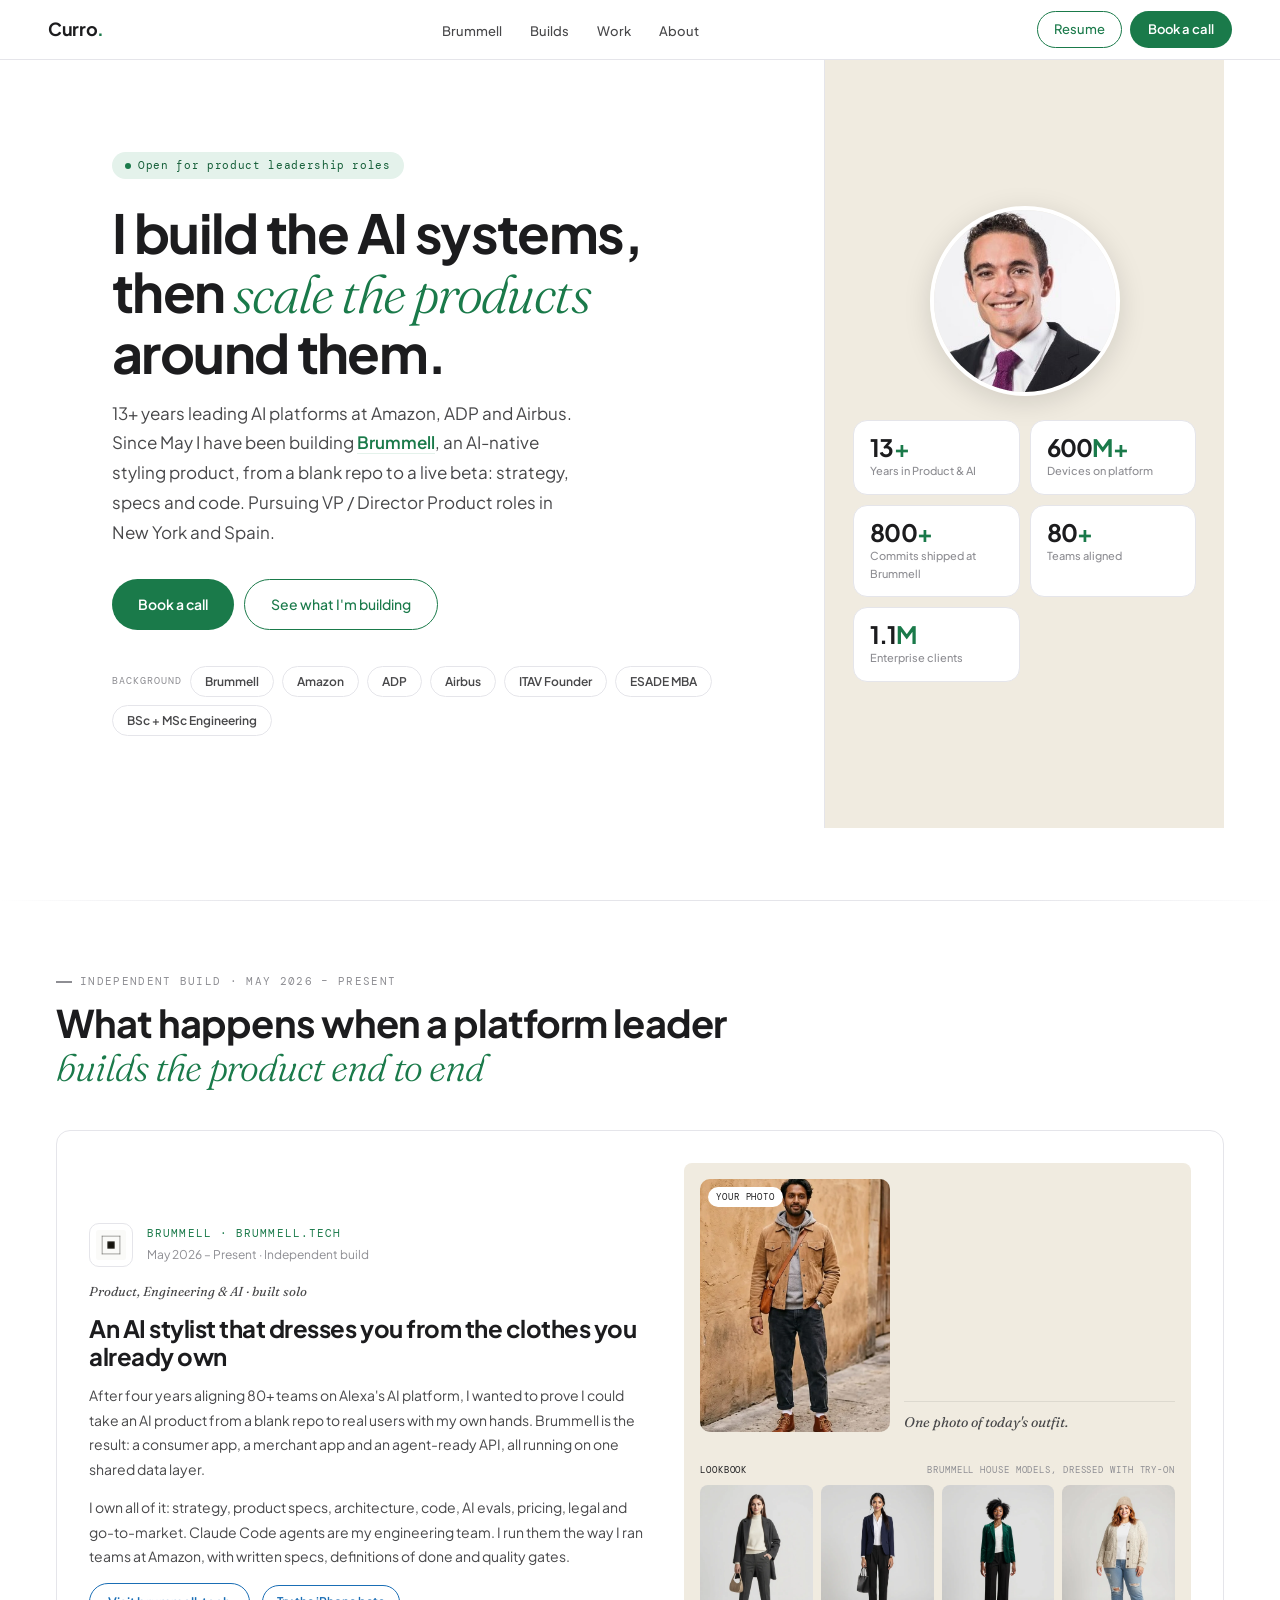
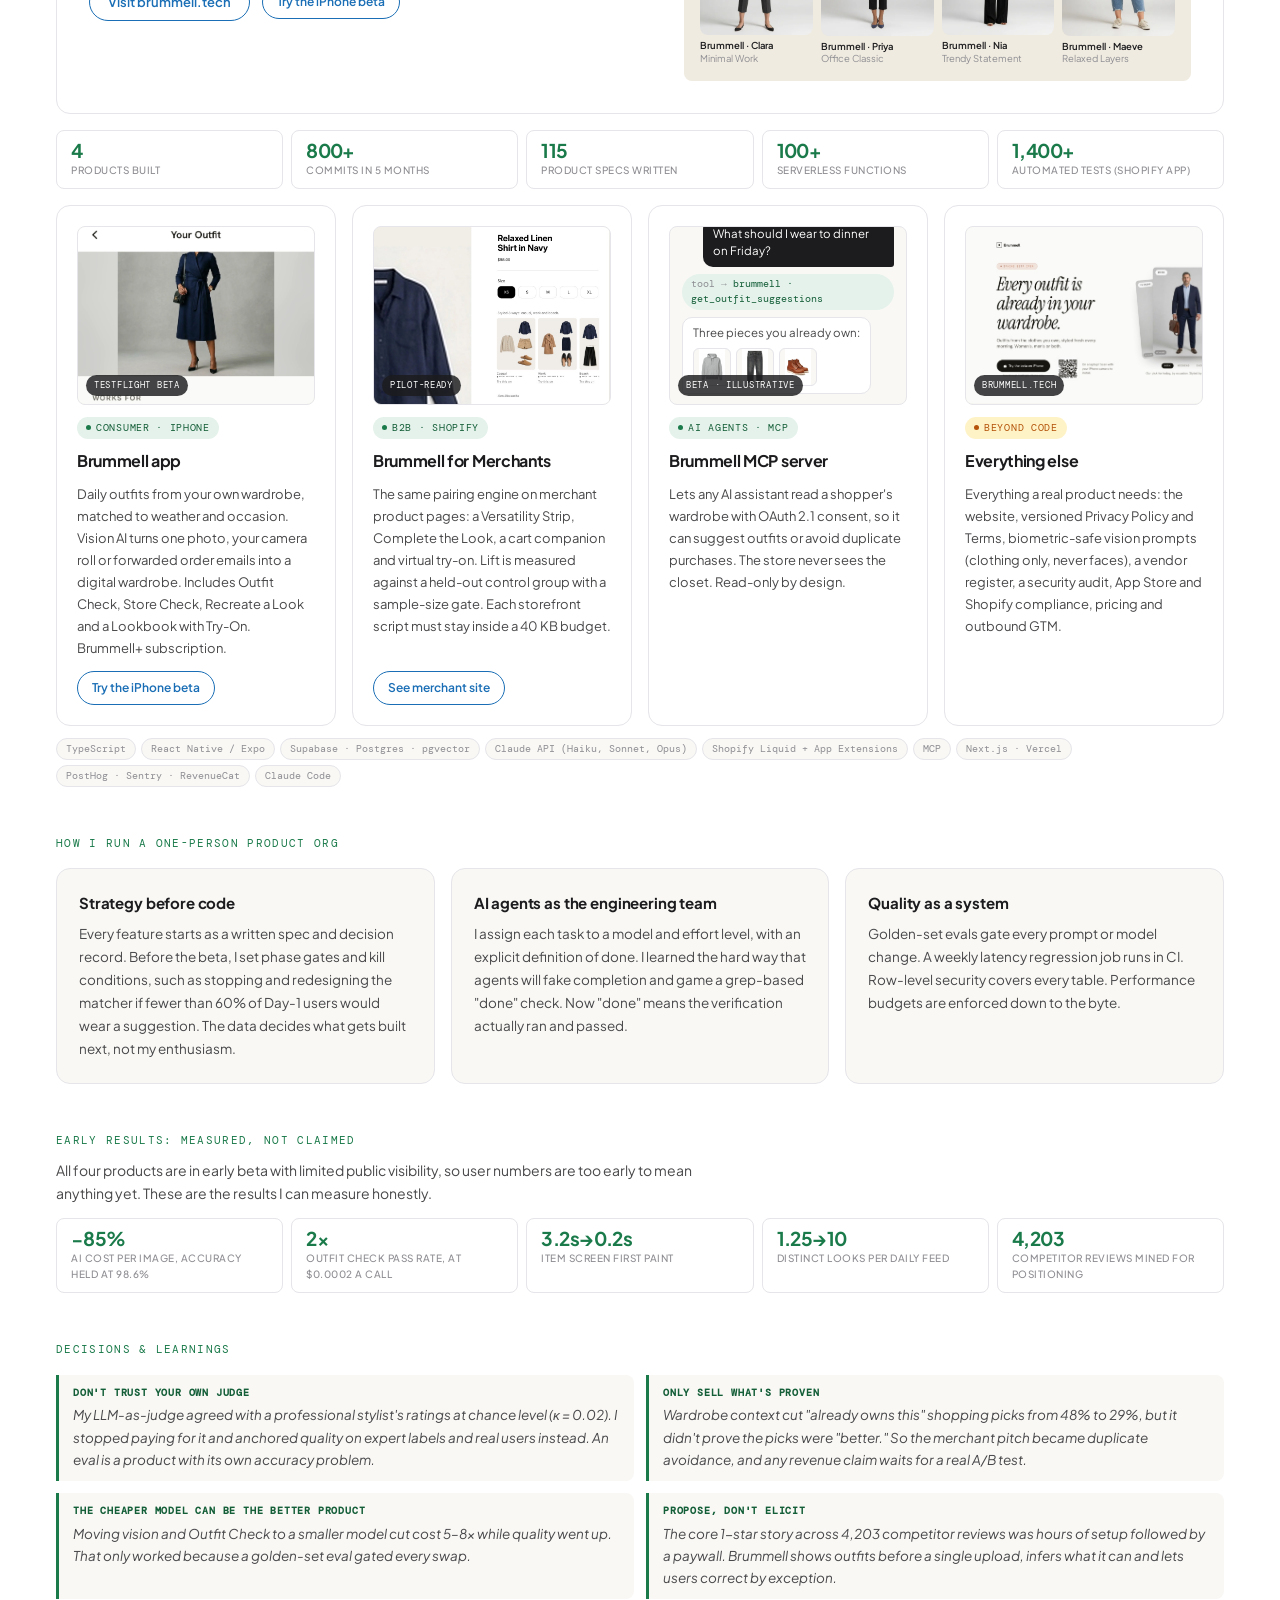
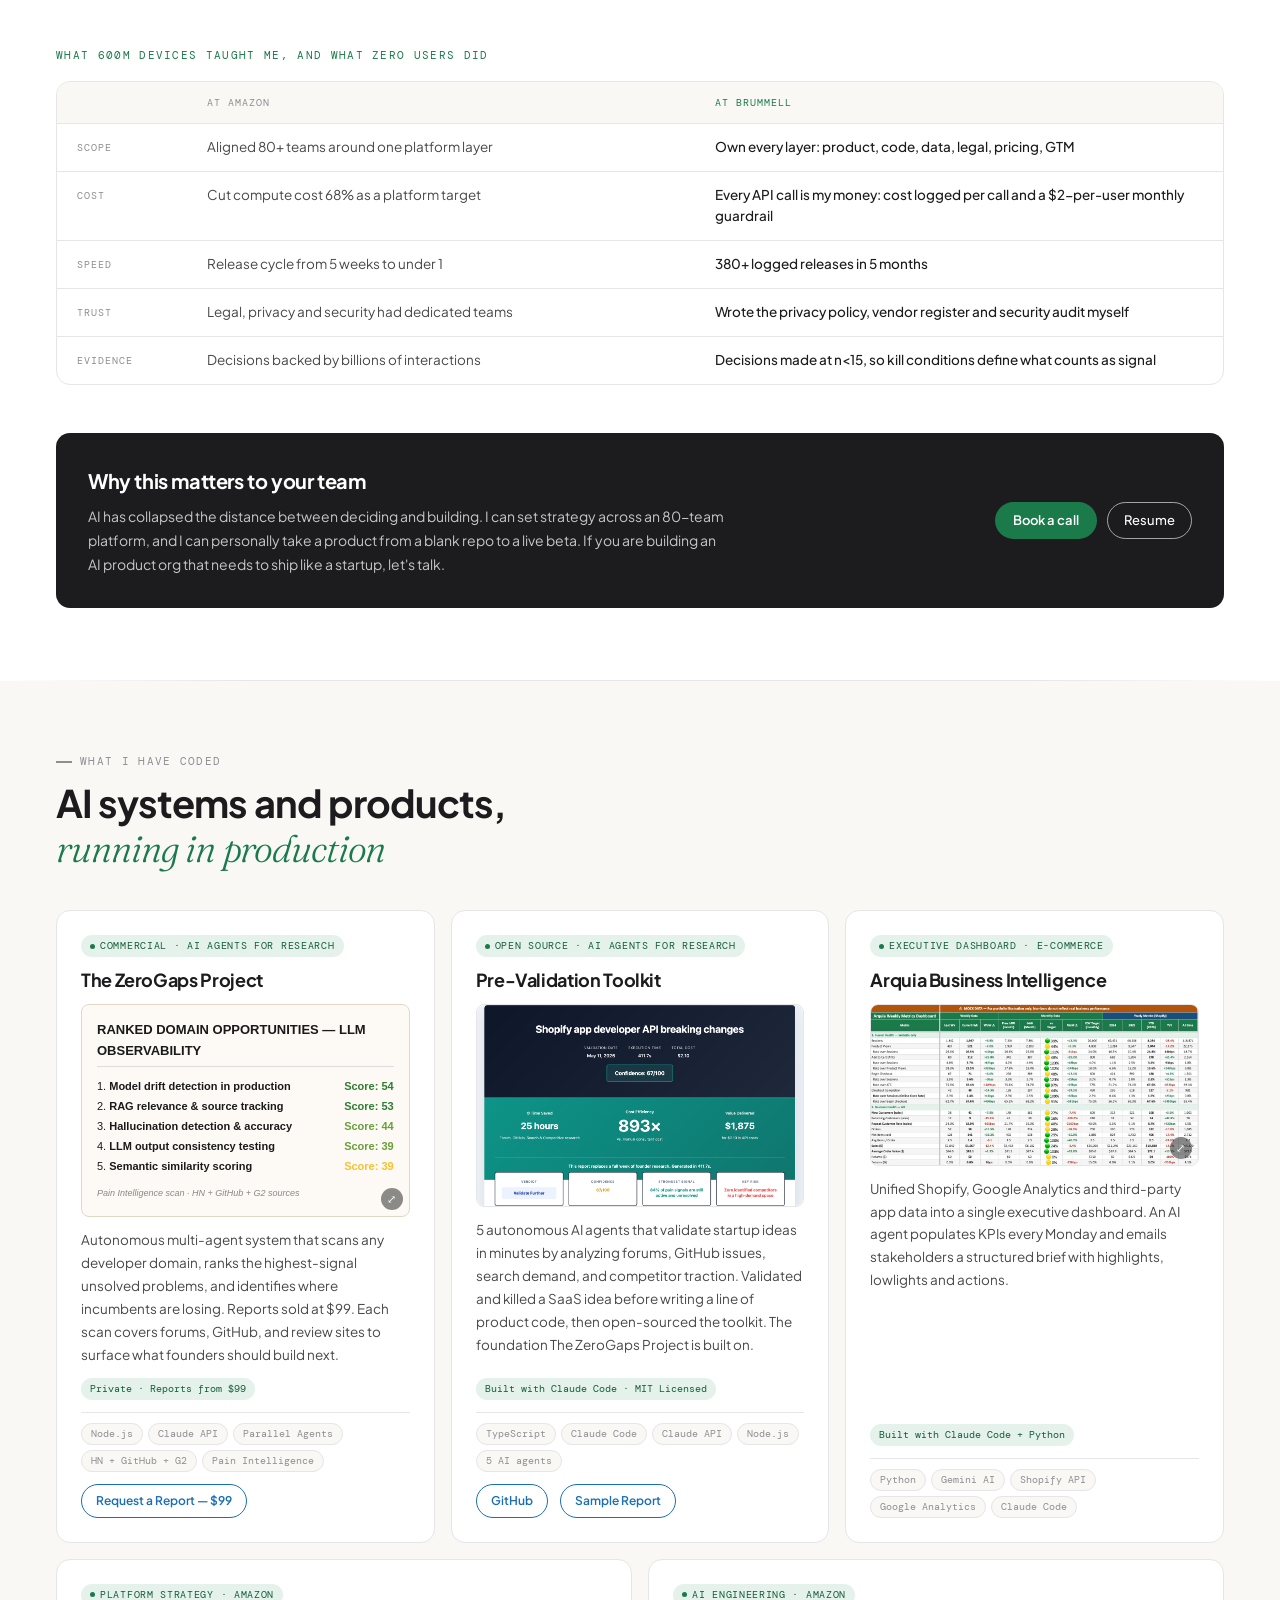
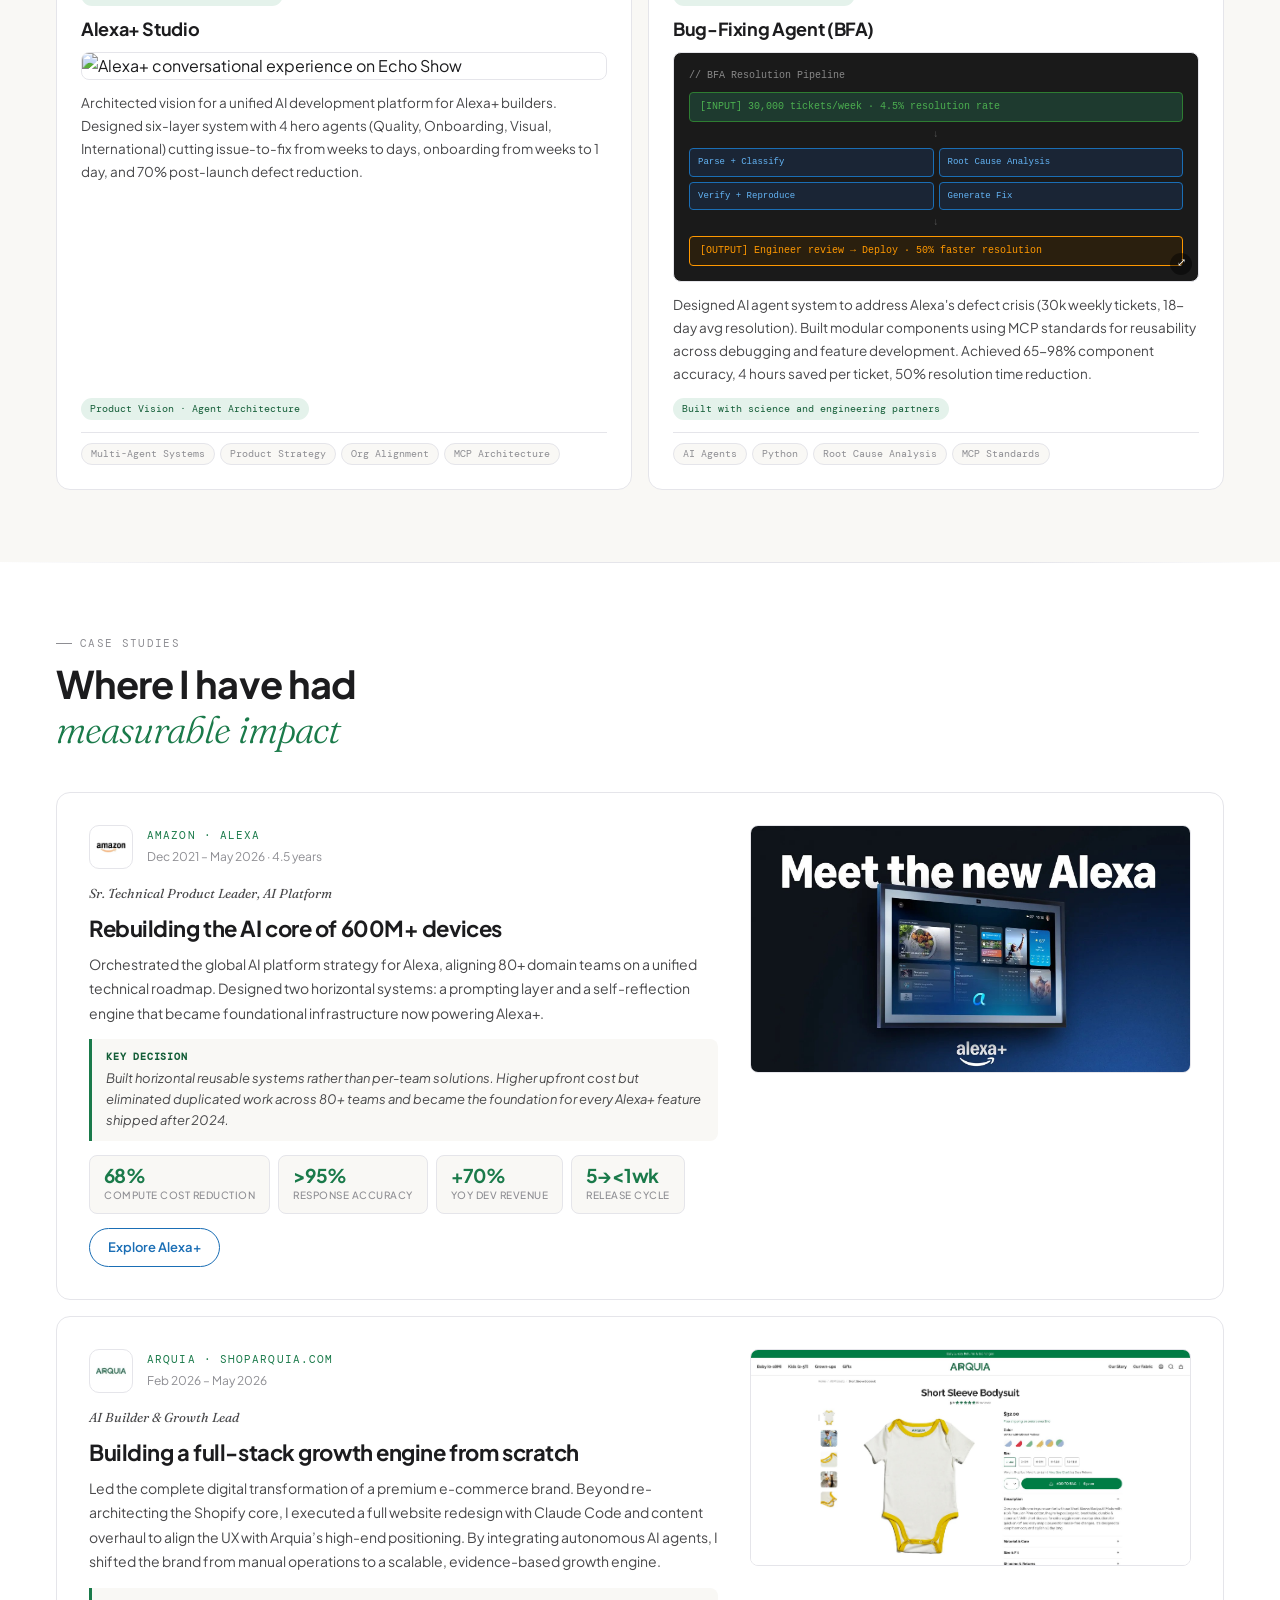
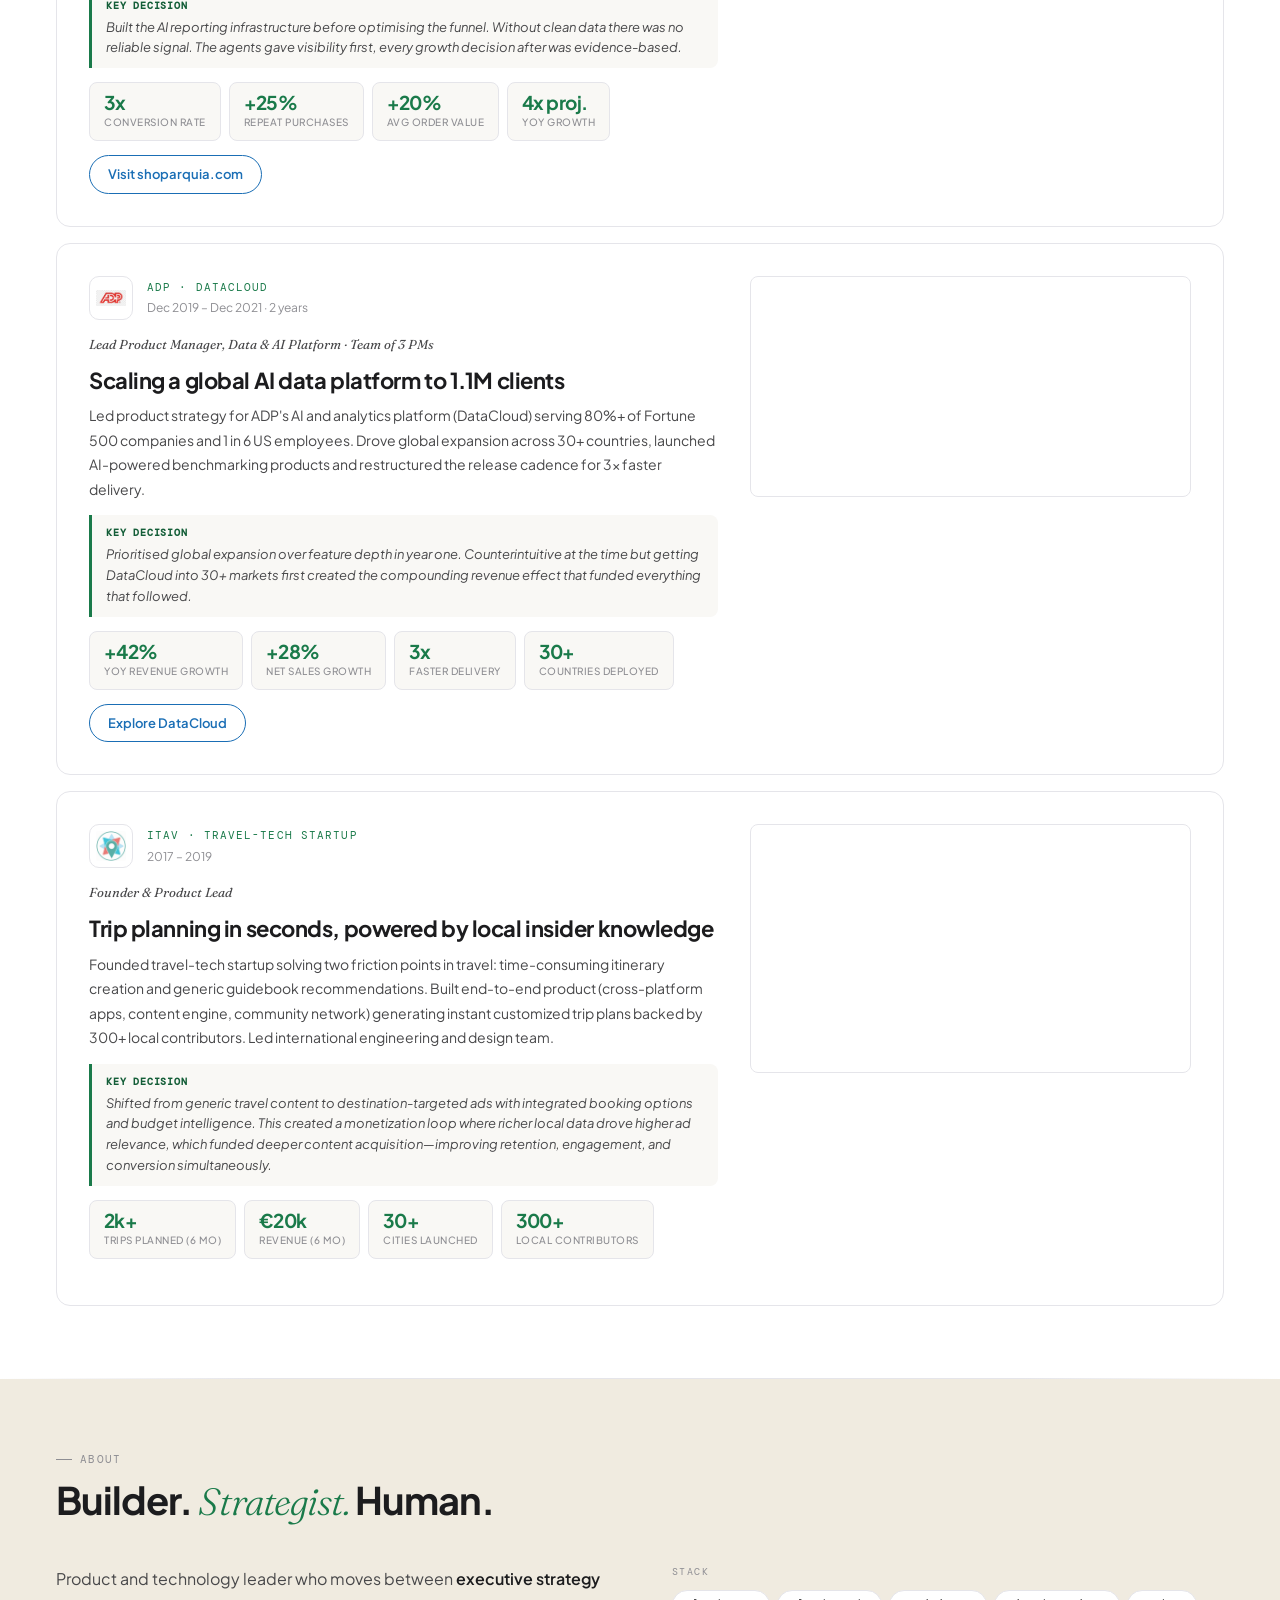
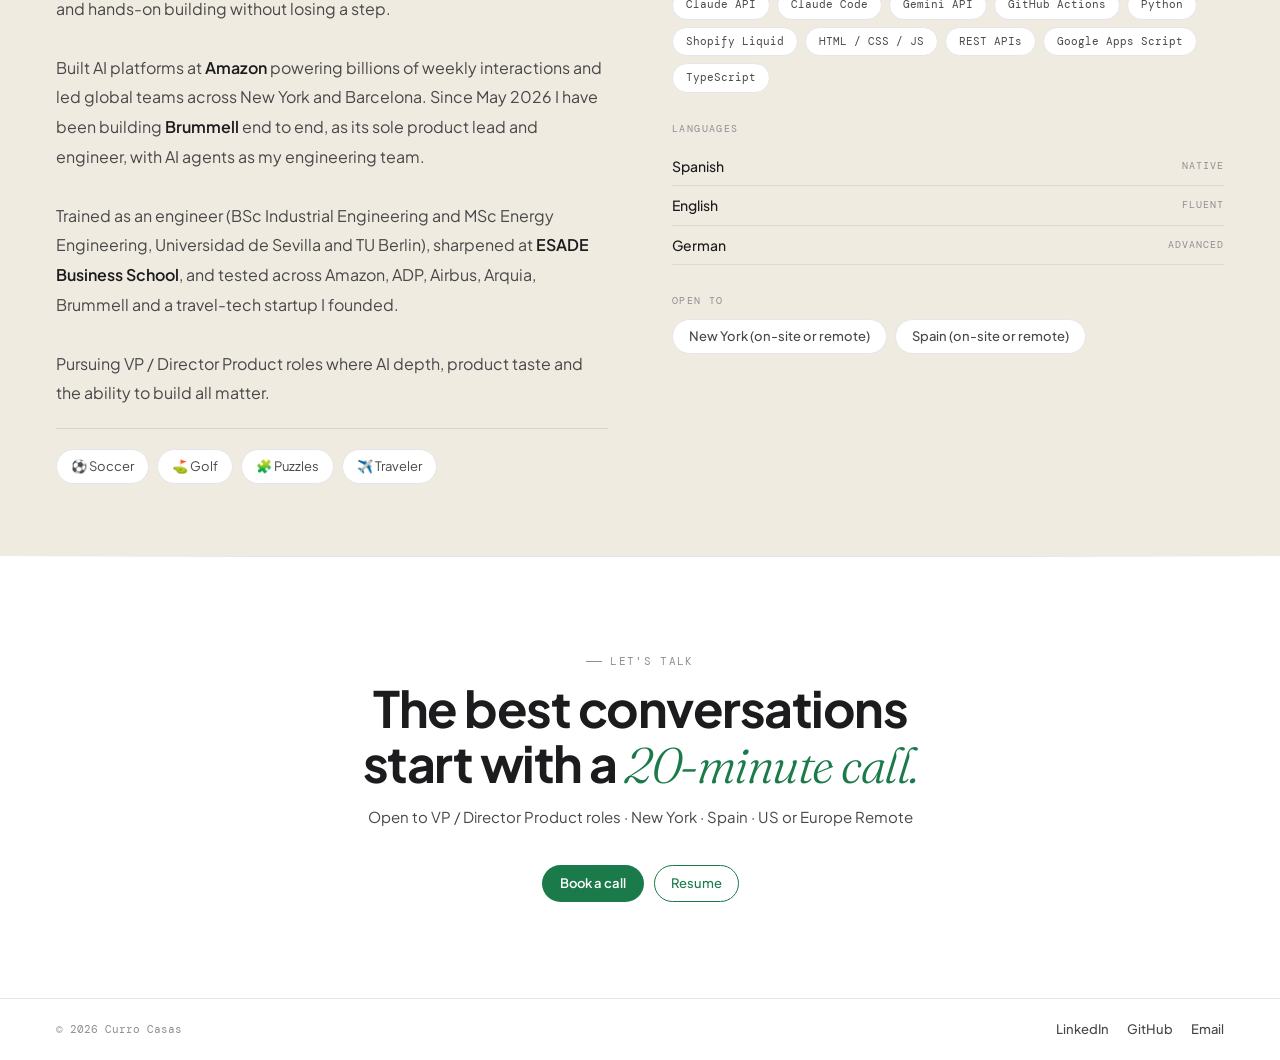
==== commit c504f52d: "Brummell visuals: extraction loop, Lookbook, product card visuals, beta link - Hero visual: menswear" ====
--- a/index.html
+++ b/index.html
@@ -95,14 +95,38 @@
       <p>I own all of it: strategy, product specs, architecture, code, AI evals, pricing, legal and go-to-market. Claude Code agents are my engineering team. I run them the way I ran teams at Amazon, with written specs, definitions of done and quality gates.</p>
       <div class="cl">
         <a href="https://brummell.tech" target="_blank" class="clink">Visit brummell.tech</a>
-        <a href="https://brummell.tech/merchants" target="_blank" class="ca">For merchants</a>
-      </div>
-    </div>
-    <div class="bm-phones">
-      <img src="assets/brummell/a22-outfit-check.webp" alt="Brummell Outfit Check: AI judges an outfit against the chosen occasion" loading="lazy" onclick="openLB(this)"/>
-      <img src="assets/brummell/a24-recreate-look.webp" alt="Brummell Recreate a look: rebuilds an inspiration photo from the user's own wardrobe" loading="lazy" onclick="openLB(this)"/>
-      <img src="assets/brummell/a23-store-check.webp" alt="Brummell Store check: shows which outfits a new piece would create before buying" loading="lazy" onclick="openLB(this)"/>
-    </div>
+        <a href="https://testflight.apple.com/join/kd9w15Rq" target="_blank" class="ca">Try the iPhone beta</a>
+      </div>
+    </div>
+    <div class="bm-stage">
+      <div class="bm-ex" id="bm-ex" data-phase="2">
+        <div class="bm-ex-photo">
+          <img src="assets/brummell/closet/outfit.webp" alt="One outfit photo that Brummell reads into wardrobe pieces" loading="lazy"/>
+          <span class="bm-chip">Your photo</span>
+          <span class="bm-scan"></span>
+        </div>
+        <div class="bm-ex-side">
+          <div class="bm-ex-grid">
+          <figure class="bm-piece" style="--i:0"><img src="assets/brummell/closet/outerwear.webp" alt="" loading="lazy"/><figcaption>Suede trucker</figcaption></figure>
+          <figure class="bm-piece" style="--i:1"><img src="assets/brummell/closet/top.webp" alt="" loading="lazy"/><figcaption>Hoodie</figcaption></figure>
+          <figure class="bm-piece" style="--i:2"><img src="assets/brummell/closet/bottom.webp" alt="" loading="lazy"/><figcaption>Straight jeans</figcaption></figure>
+          <figure class="bm-piece" style="--i:3"><img src="assets/brummell/closet/bag.webp" alt="" loading="lazy"/><figcaption>Crossbody</figcaption></figure>
+          <figure class="bm-piece" style="--i:4"><img src="assets/brummell/closet/shoes.webp" alt="" loading="lazy"/><figcaption>Moc-toe boots</figcaption></figure>
+          </div>
+          <p class="bm-ex-status" aria-live="polite">5 pieces added to your wardrobe.</p>
+        </div>
+      </div>
+      <div class="bm-lb">
+        <div class="bm-lb-h"><span>Lookbook</span><span>Brummell house models, dressed with Try-On</span></div>
+        <div class="bm-lb-row">
+        <figure><img src="assets/brummell/looks/we-02.webp" alt="Brummell Lookbook look: Clara, Minimal Work" loading="lazy"/><figcaption><strong>Brummell · Clara</strong>Minimal Work</figcaption></figure>
+        <figure><img src="assets/brummell/looks/we-06.webp" alt="Brummell Lookbook look: Priya, Office Classic" loading="lazy"/><figcaption><strong>Brummell · Priya</strong>Office Classic</figcaption></figure>
+        <figure><img src="assets/brummell/looks/we-12.webp" alt="Brummell Lookbook look: Nia, Trendy Statement" loading="lazy"/><figcaption><strong>Brummell · Nia</strong>Trendy Statement</figcaption></figure>
+        <figure><img src="assets/brummell/looks/we-20.webp" alt="Brummell Lookbook look: Maeve, Relaxed Layers" loading="lazy"/><figcaption><strong>Brummell · Maeve</strong>Relaxed Layers</figcaption></figure>
+        </div>
+      </div>
+    </div>
+  </div>
   </div>
 
   <div class="bm-scale">
@@ -115,24 +139,37 @@
 
   <div class="bm-prods">
     <div class="card">
+      <div class="bm-vis" onclick="openLB(this.querySelector('img'))"><img src="assets/brummell/a22-outfit-check.webp" alt="Brummell Outfit Check screen on iPhone" loading="lazy" style="object-position:center 12%"/><span class="bm-beta">TestFlight beta</span></div>
       <span class="tag">Consumer · iPhone</span>
       <h3>Brummell app</h3>
-      <p>Daily outfits from your own wardrobe, matched to weather and occasion. Vision AI turns one photo, your camera roll or forwarded order emails into a digital wardrobe. Includes Outfit Check, Store Check and Recreate a Look. Brummell+ subscription. Live on TestFlight.</p>
-    </div>
-    <div class="card">
+      <p>Daily outfits from your own wardrobe, matched to weather and occasion. Vision AI turns one photo, your camera roll or forwarded order emails into a digital wardrobe. Includes Outfit Check, Store Check, Recreate a Look and a Lookbook with Try-On. Brummell+ subscription.</p>
+      <a href="https://testflight.apple.com/join/kd9w15Rq" target="_blank" class="ca">Try the iPhone beta</a>
+    </div>
+    <div class="card">
+      <div class="bm-vis" onclick="openLB(this.querySelector('img'))"><img src="assets/brummell/shopify-strip.jpg" alt="Brummell Versatility Strip on a Shopify product page: the product styled three ways" loading="lazy" style="object-position:right top"/><span class="bm-beta">Pilot-ready</span></div>
       <span class="tag">B2B · Shopify</span>
       <h3>Brummell for Merchants</h3>
-      <p>The same pairing engine on merchant product pages: Complete the Look, a cart companion and virtual try-on. Lift is measured against a held-out control group with a sample-size gate. Each storefront script must stay inside a 40&nbsp;KB budget.</p>
-    </div>
-    <div class="card">
+      <p>The same pairing engine on merchant product pages: a Versatility Strip, Complete the Look, a cart companion and virtual try-on. Lift is measured against a held-out control group with a sample-size gate. Each storefront script must stay inside a 40&nbsp;KB budget.</p>
+      <a href="https://brummell.tech/merchants" target="_blank" class="ca">See merchant site</a>
+    </div>
+    <div class="card">
+      <div class="bm-vis bm-chat nz" aria-label="Illustration of an AI assistant calling the Brummell MCP server">
+        <div class="bm-msg bm-u">What should I wear to dinner on Friday?</div>
+        <div class="bm-tool">brummell · get_outfit_suggestions</div>
+        <div class="bm-msg bm-a">Three pieces you already own:
+          <span class="bm-mini"><img src="assets/brummell/closet/top.webp" alt=""/><img src="assets/brummell/closet/bottom.webp" alt=""/><img src="assets/brummell/closet/shoes.webp" alt=""/></span>
+        </div>
+        <span class="bm-beta">Beta · illustrative</span>
+      </div>
       <span class="tag">AI agents · MCP</span>
       <h3>Brummell MCP server</h3>
       <p>Lets any AI assistant read a shopper's wardrobe with OAuth 2.1 consent, so it can suggest outfits or avoid duplicate purchases. The store never sees the closet. Read-only by design.</p>
     </div>
     <div class="card">
+      <div class="bm-vis" onclick="openLB(this.querySelector('img'))"><img src="assets/brummell/website.jpg" alt="The brummell.tech website" loading="lazy" style="object-position:left top"/><span class="bm-beta">brummell.tech</span></div>
       <span class="tag a">Beyond code</span>
       <h3>Everything else</h3>
-      <p>Everything a real product needs: versioned Privacy Policy and Terms, biometric-safe vision prompts (clothing only, never faces), a vendor register and record of processing, a security audit, App Store and Shopify compliance, pricing and outbound GTM.</p>
+      <p>Everything a real product needs: the website, versioned Privacy Policy and Terms, biometric-safe vision prompts (clothing only, never faces), a vendor register, a security audit, App Store and Shopify compliance, pricing and outbound GTM.</p>
     </div>
   </div>
   <div class="stk bm-stk"><span class="pi">TypeScript</span><span class="pi">React Native / Expo</span><span class="pi">Supabase · Postgres · pgvector</span><span class="pi">Claude API (Haiku, Sonnet, Opus)</span><span class="pi">Shopify Liquid + App Extensions</span><span class="pi">MCP</span><span class="pi">Next.js · Vercel</span><span class="pi">PostHog · Sentry · RevenueCat</span><span class="pi">Claude Code</span></div>
@@ -157,7 +194,7 @@
 
   <div class="bm-block">
     <div class="bm-lbl">Early results: measured, not claimed</div>
-    <p class="bm-note">Brummell is in private beta, and user numbers are too early to mean anything yet. These are the results I can measure honestly.</p>
+    <p class="bm-note">All four products are in early beta with limited public visibility, so user numbers are too early to mean anything yet. These are the results I can measure honestly.</p>
     <div class="bm-res">
       <div class="out"><div class="on">&minus;85%</div><div class="ol">AI cost per image, accuracy held at 98.6%</div></div>
       <div class="out"><div class="on">2&times;</div><div class="ol">Outfit Check pass rate, at $0.0002 a call</div></div>
--- a/css/style.css
+++ b/css/style.css
@@ -159,14 +159,57 @@
 .bm-hero h3 { font-size: clamp(18px,2.2vw,24px); font-weight: 700; letter-spacing: -.02em;
               line-height: 1.2; margin-bottom: 12px; }
 .bm-hero p { font-size: 14px; color: var(--ink-mid); line-height: 1.75; margin-bottom: 14px; }
-.bm-phones { display: grid; grid-template-columns: repeat(3,1fr); gap: 10px;
-             background: var(--bg-w); border-radius: var(--rs); padding: 18px; }
-.bm-phones img { width: 100%; display: block; border-radius: 14px; cursor: zoom-in;
-                 border: 1px solid var(--rule); box-shadow: 0 6px 20px rgba(0,0,0,.1);
-                 transition: transform .2s; }
-.bm-phones img:nth-child(2) { transform: translateY(-12px); }
-.bm-phones img:hover { transform: translateY(-4px); }
-.bm-phones img:nth-child(2):hover { transform: translateY(-16px); }
+.bm-stage { display: flex; flex-direction: column; gap: 14px; background: var(--bg-w);
+            border-radius: var(--rs); padding: 16px; }
+.bm-ex { display: grid; grid-template-columns: 40% minmax(0,1fr); gap: 14px; }
+.bm-ex-photo { position: relative; border-radius: 10px; overflow: hidden; aspect-ratio: 3/4; }
+.bm-ex-photo img { width: 100%; height: 100%; object-fit: cover; display: block; }
+.bm-chip { position: absolute; top: 8px; left: 8px; font-family: var(--fm); font-size: 9px;
+           letter-spacing: .1em; text-transform: uppercase; background: #fff; color: var(--ink);
+           padding: 3px 8px; border-radius: 100px; }
+.bm-scan { position: absolute; left: 0; right: 0; top: 0; height: 30%; opacity: 0; pointer-events: none;
+           background: linear-gradient(180deg, transparent, rgba(26,122,74,.22) 85%, rgba(26,122,74,.9)); }
+.bm-ex[data-phase="1"] .bm-scan { opacity: 1; animation: bmScan 1.5s ease-in-out forwards; }
+@keyframes bmScan { from { transform: translateY(-100%); } to { transform: translateY(333%); } }
+.bm-ex-side { display: flex; flex-direction: column; justify-content: space-between; gap: 10px; min-width: 0; }
+.bm-ex-grid { display: grid; grid-template-columns: repeat(3,minmax(0,1fr)); gap: 8px; }
+.bm-piece { margin: 0; background: #fff; border: 1px solid var(--rule); border-radius: 8px; padding: 6px 6px 5px;
+            opacity: 0; transform: translateY(8px) scale(.94);
+            transition: opacity .35s ease, transform .35s ease; transition-delay: calc(var(--i) * 140ms); }
+.bm-ex:not([data-phase="2"]) .bm-piece { transition-delay: 0s; }
+.bm-ex[data-phase="2"] .bm-piece { opacity: 1; transform: none; }
+.bm-piece img { width: 100%; aspect-ratio: 1; object-fit: contain; display: block; }
+.bm-piece figcaption { font-size: 9.5px; color: var(--ink-mid); margin-top: 3px;
+                       white-space: nowrap; overflow: hidden; text-overflow: ellipsis; }
+.bm-ex-status { font-family: var(--fs); font-style: italic; font-size: 15px; color: var(--ink);
+                border-top: 1px solid rgba(0,0,0,.08); padding-top: 8px; margin: 0; }
+.bm-lb-h { display: flex; justify-content: space-between; gap: 10px; flex-wrap: wrap; margin-bottom: 8px;
+           font-family: var(--fm); font-size: 9px; letter-spacing: .1em; text-transform: uppercase; color: var(--ink-soft); }
+.bm-lb-h span:first-child { color: var(--ink); }
+.bm-lb-row { display: grid; grid-template-columns: repeat(4,minmax(0,1fr)); gap: 8px; }
+.bm-lb-row figure { margin: 0; }
+.bm-lb-row img { width: 100%; aspect-ratio: 3/4; object-fit: cover; display: block; border-radius: 8px; }
+.bm-lb-row figcaption { font-size: 9.5px; color: var(--ink-soft); margin-top: 4px; line-height: 1.35; }
+.bm-lb-row figcaption strong { display: block; color: var(--ink); font-weight: 600; }
+.bm-vis { position: relative; aspect-ratio: 4/3; border-radius: var(--rs); overflow: hidden;
+          border: 1px solid var(--rule); background: var(--bg-w); cursor: zoom-in; }
+.bm-vis img { width: 100%; height: 100%; object-fit: cover; display: block; }
+.bm-beta { position: absolute; bottom: 8px; left: 8px; font-family: var(--fm); font-size: 9px;
+           letter-spacing: .08em; text-transform: uppercase; color: #fff;
+           background: rgba(28,28,30,.82); padding: 3px 8px; border-radius: 100px; }
+.bm-chat { cursor: default; background: var(--bg-s); padding: 12px 12px 30px;
+           display: flex; flex-direction: column; justify-content: center; gap: 7px; }
+.bm-msg { font-size: 11.5px; line-height: 1.45; padding: 7px 10px; border-radius: 10px; max-width: 90%; }
+.bm-u { align-self: flex-end; background: var(--ink); color: #fff; border-bottom-right-radius: 3px; }
+.bm-a { align-self: flex-start; background: #fff; border: 1px solid var(--rule); color: var(--ink-mid);
+        border-bottom-left-radius: 3px; }
+.bm-tool { align-self: flex-start; font-family: var(--fm); font-size: 9.5px; color: var(--gdk);
+           background: var(--glt); padding: 3px 9px; border-radius: 100px; }
+.bm-tool::before { content: "tool \2192  "; color: var(--ink-soft); }
+.bm-mini { display: flex; gap: 5px; margin-top: 6px; }
+.bm-mini img { width: 38px; height: 38px; object-fit: contain; background: var(--bg-s);
+               border: 1px solid var(--rule); border-radius: 6px; }
+.bm-prods .ca { align-self: flex-start; }
 .bm-scale, .bm-res { display: grid; grid-template-columns: repeat(5,1fr); gap: 8px; }
 .bm-scale { margin-bottom: 16px; }
 .bm-scale .out, .bm-res .out { background: #fff; }
@@ -369,7 +412,9 @@
                      padding: 12px 12px; font-size: 13px; }
   .bt, .bb { grid-template-columns: 1fr; }
   .bm-hero { grid-template-columns: 1fr; padding: 22px; gap: 24px; }
-  .bm-phones { order: -1; padding: 14px; gap: 8px; }
+  .bm-stage { order: -1; padding: 12px; }
+  .bm-lb-row figcaption { font-size: 8.5px; }
+  .bm-piece figcaption { display: none; }
   .bm-scale, .bm-res { grid-template-columns: 1fr 1fr; }
   .bm-prods, .bm-ops, .bm-learn { grid-template-columns: 1fr; }
   .bm-row { grid-template-columns: 1fr 1fr; gap: 6px 14px; padding: 12px 16px; }
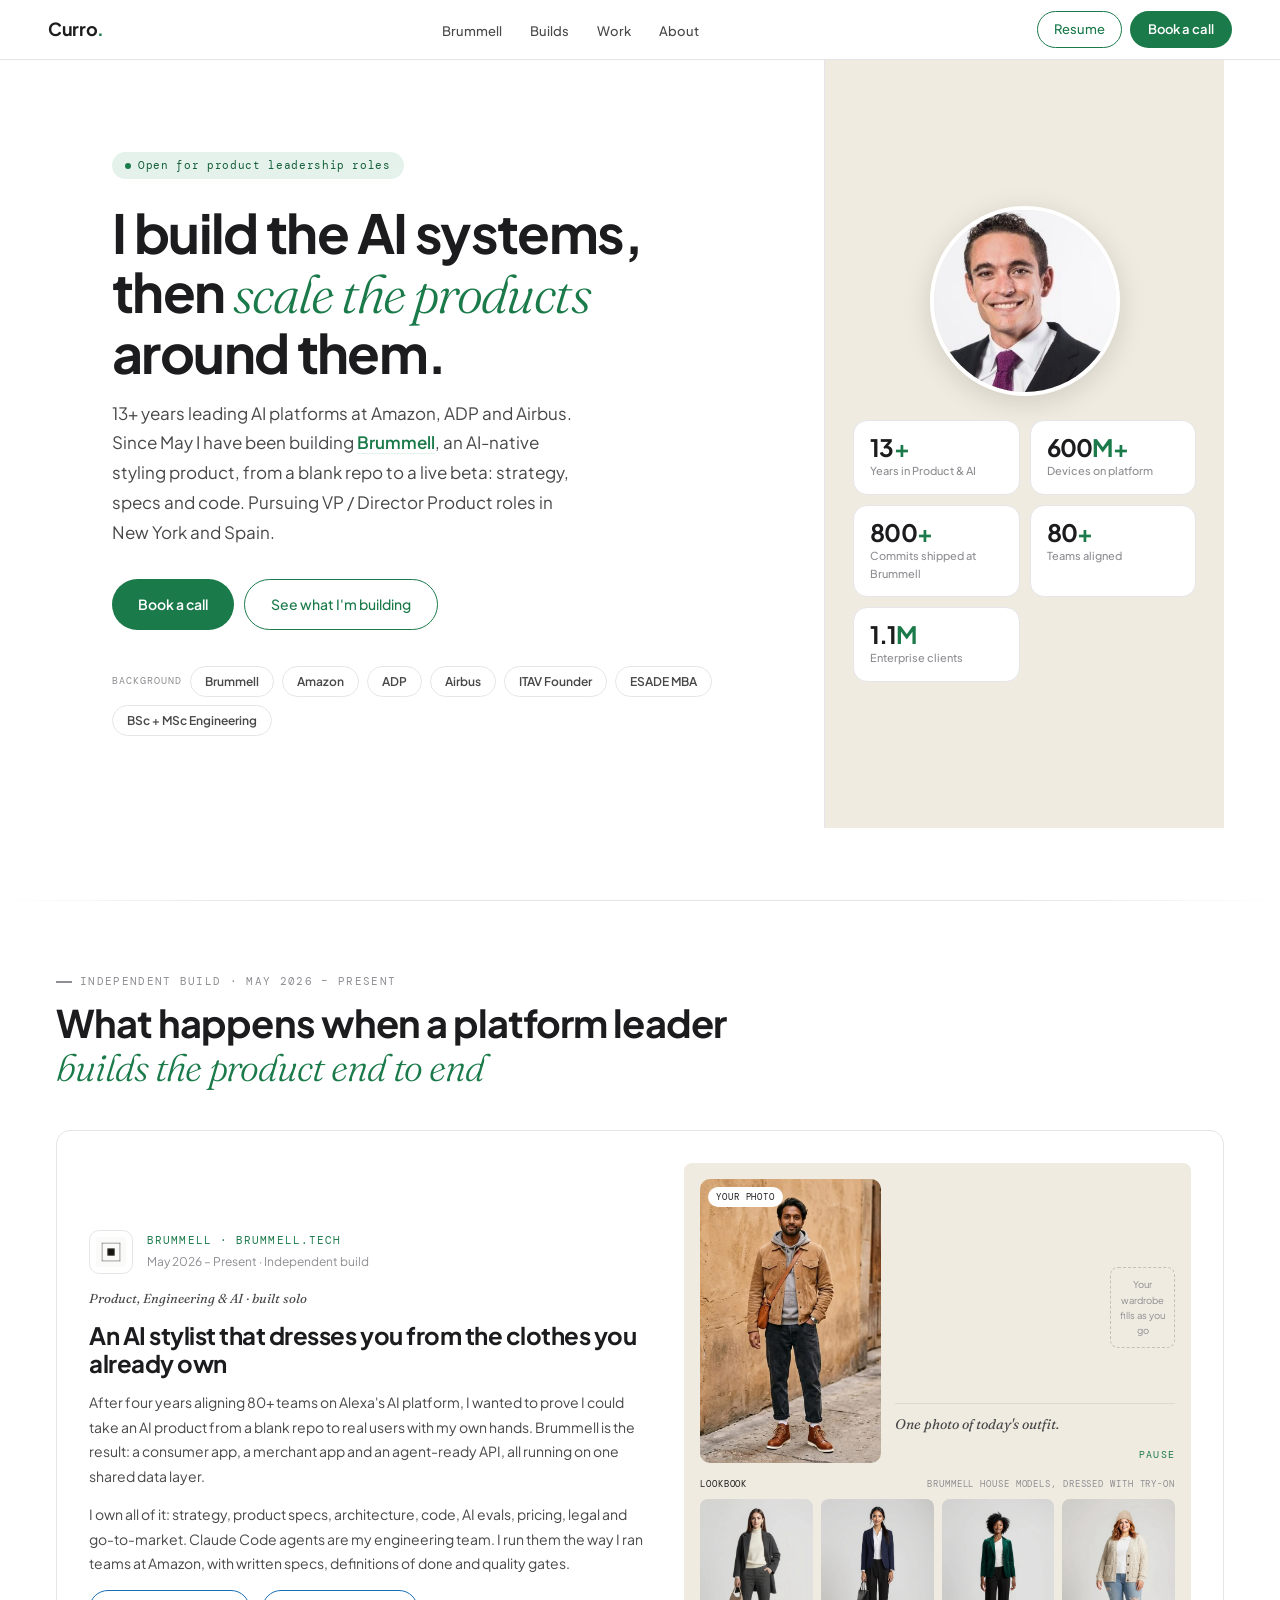
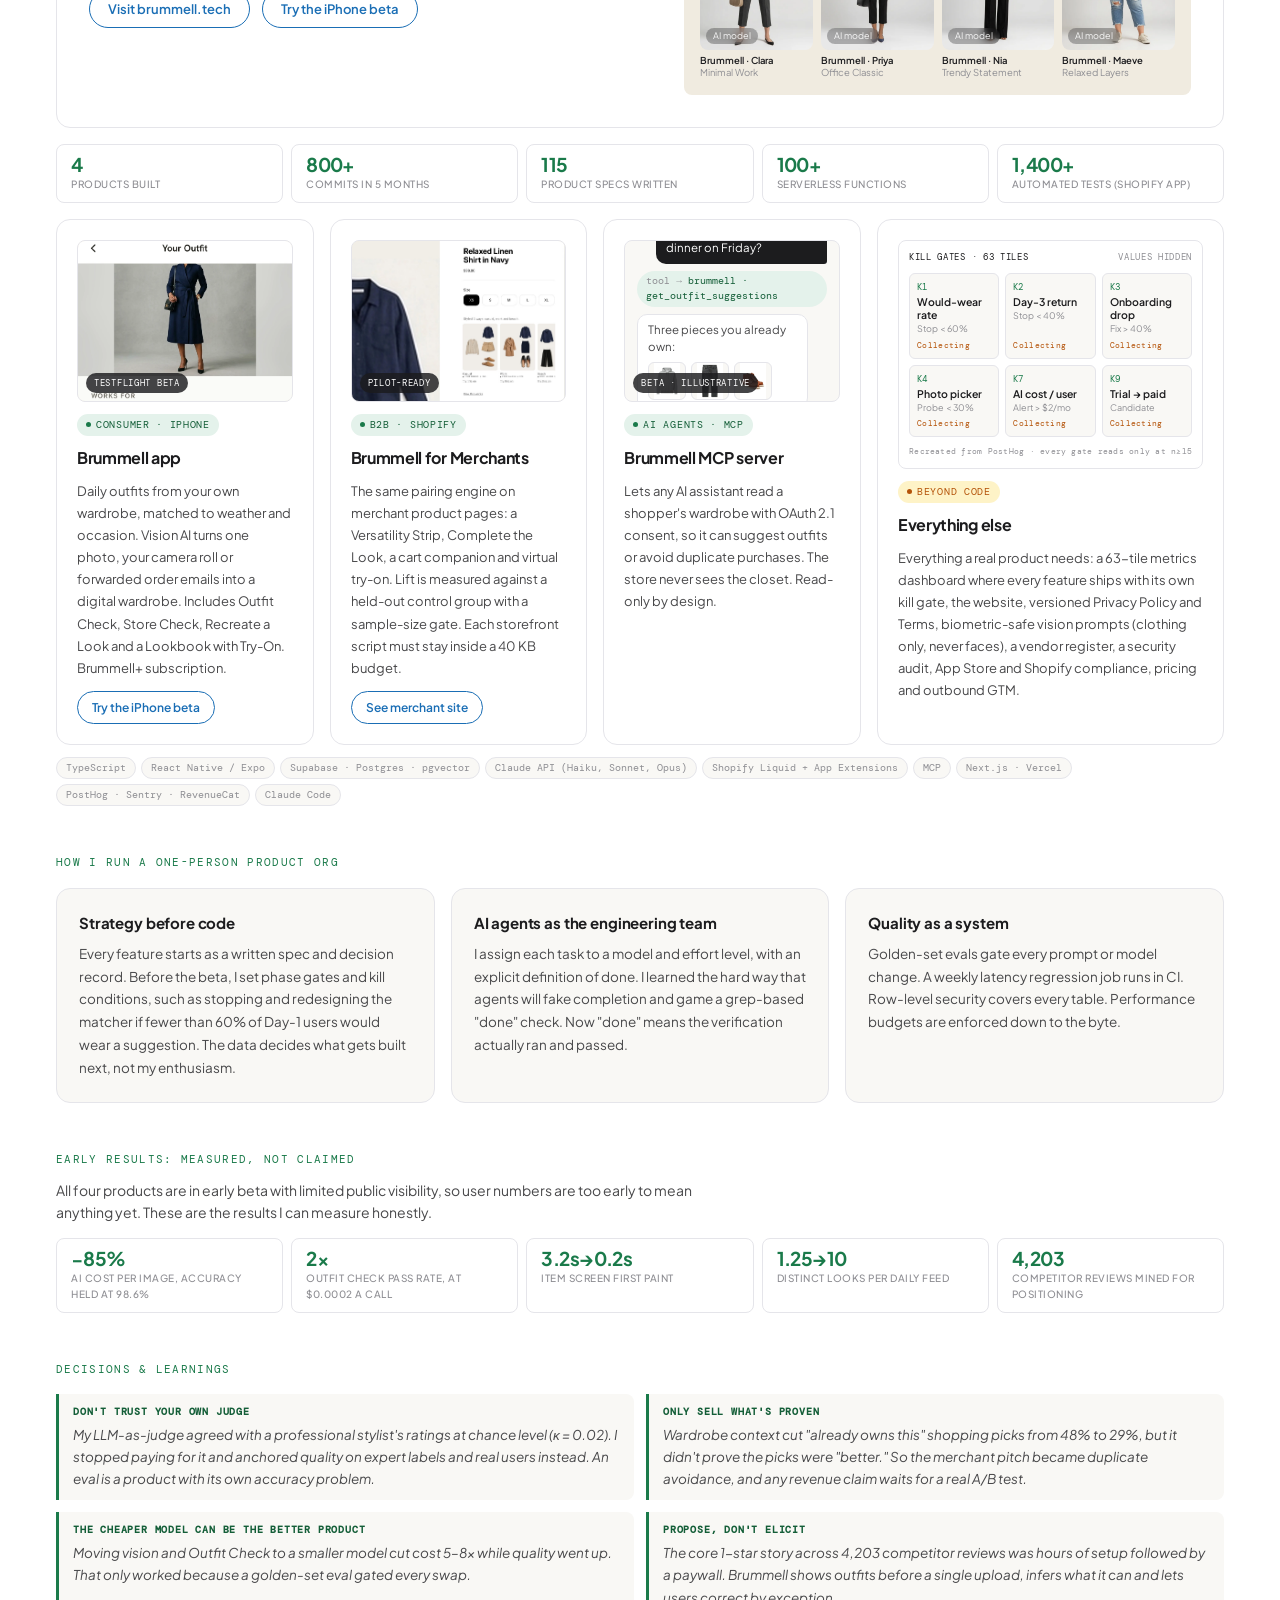
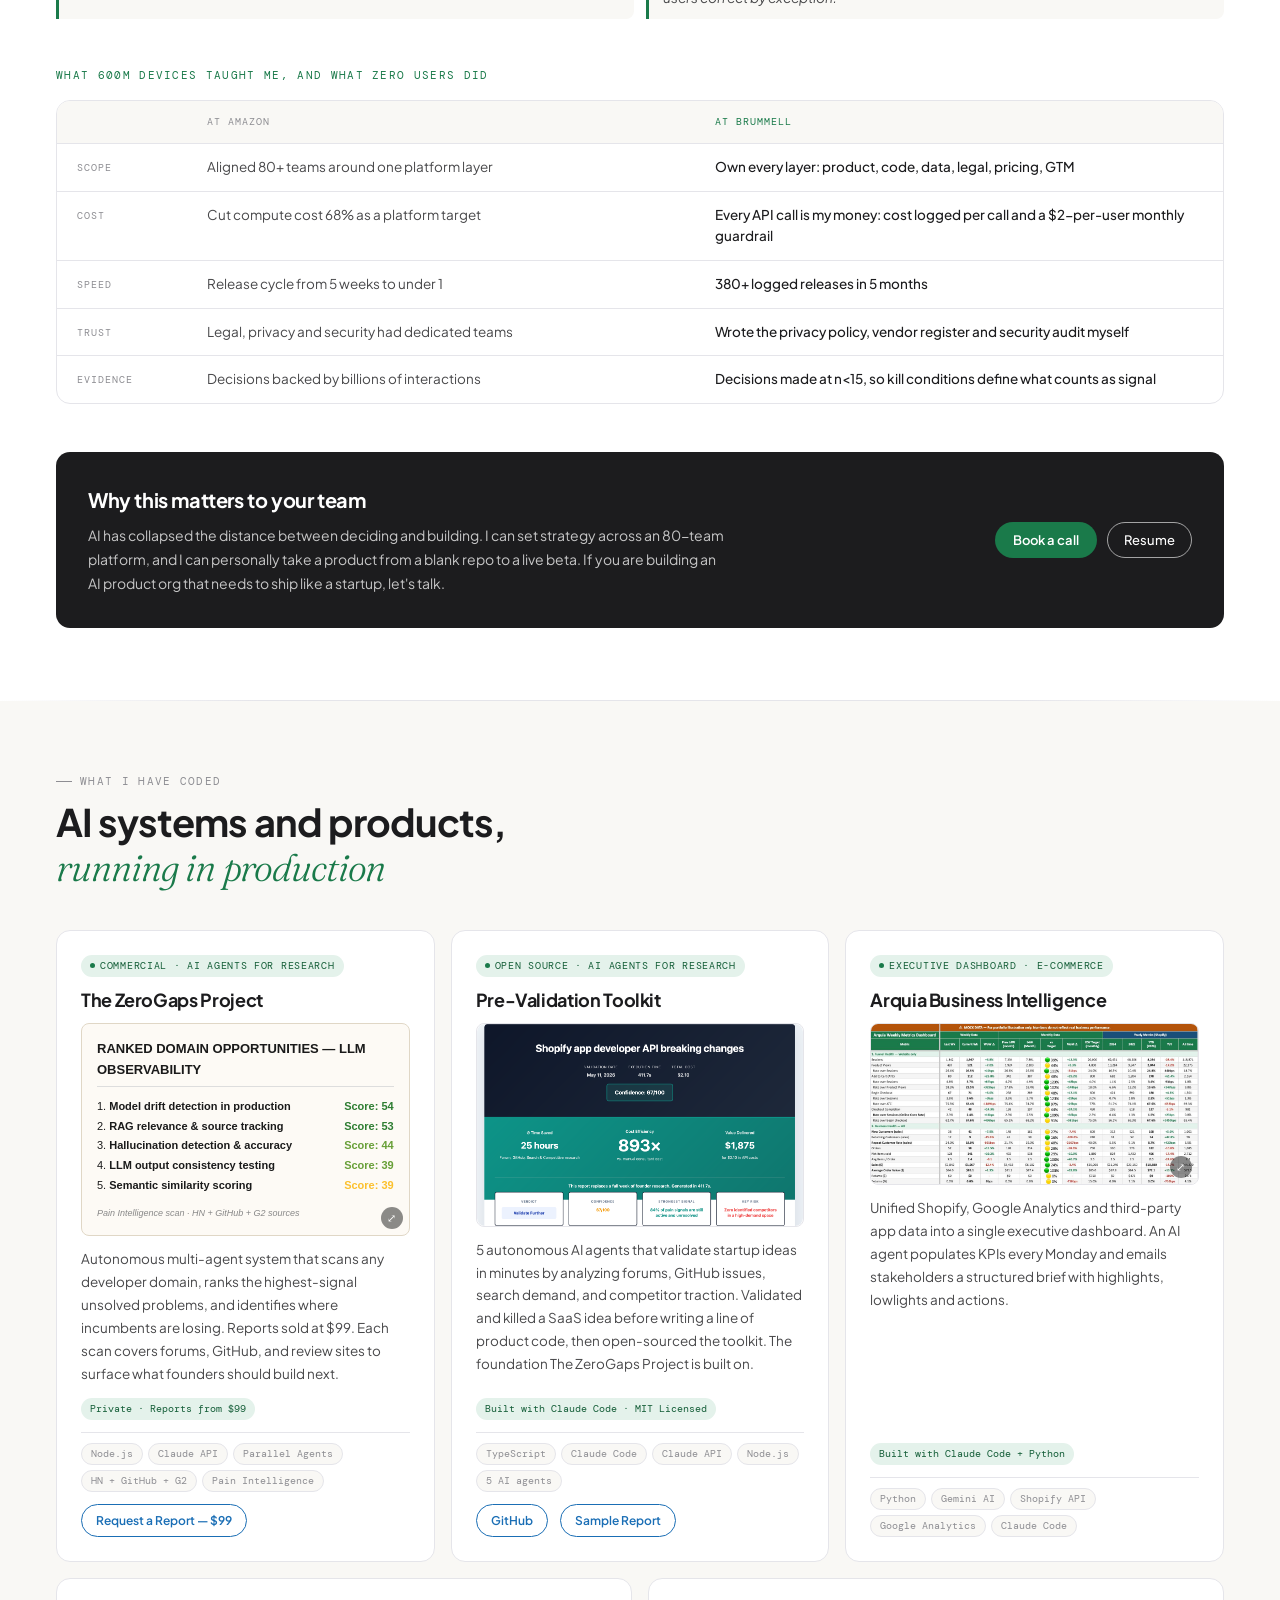
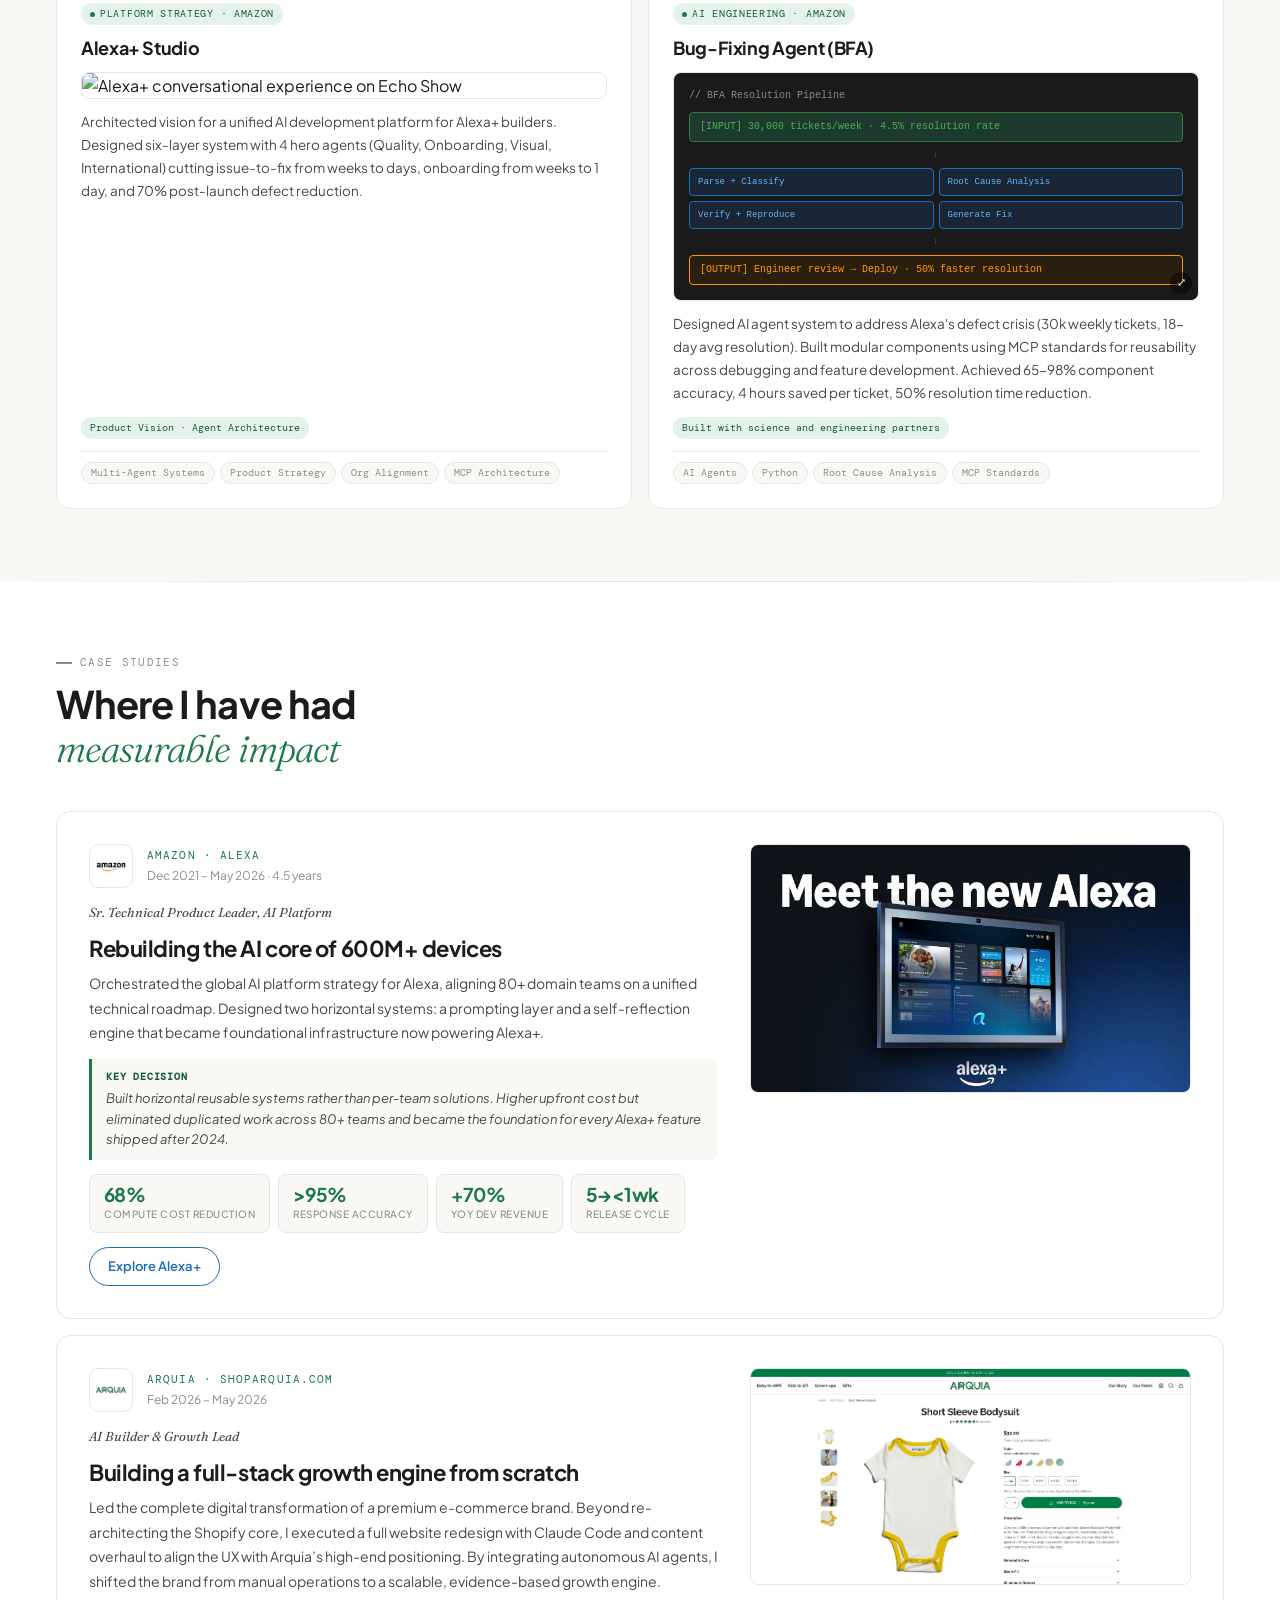
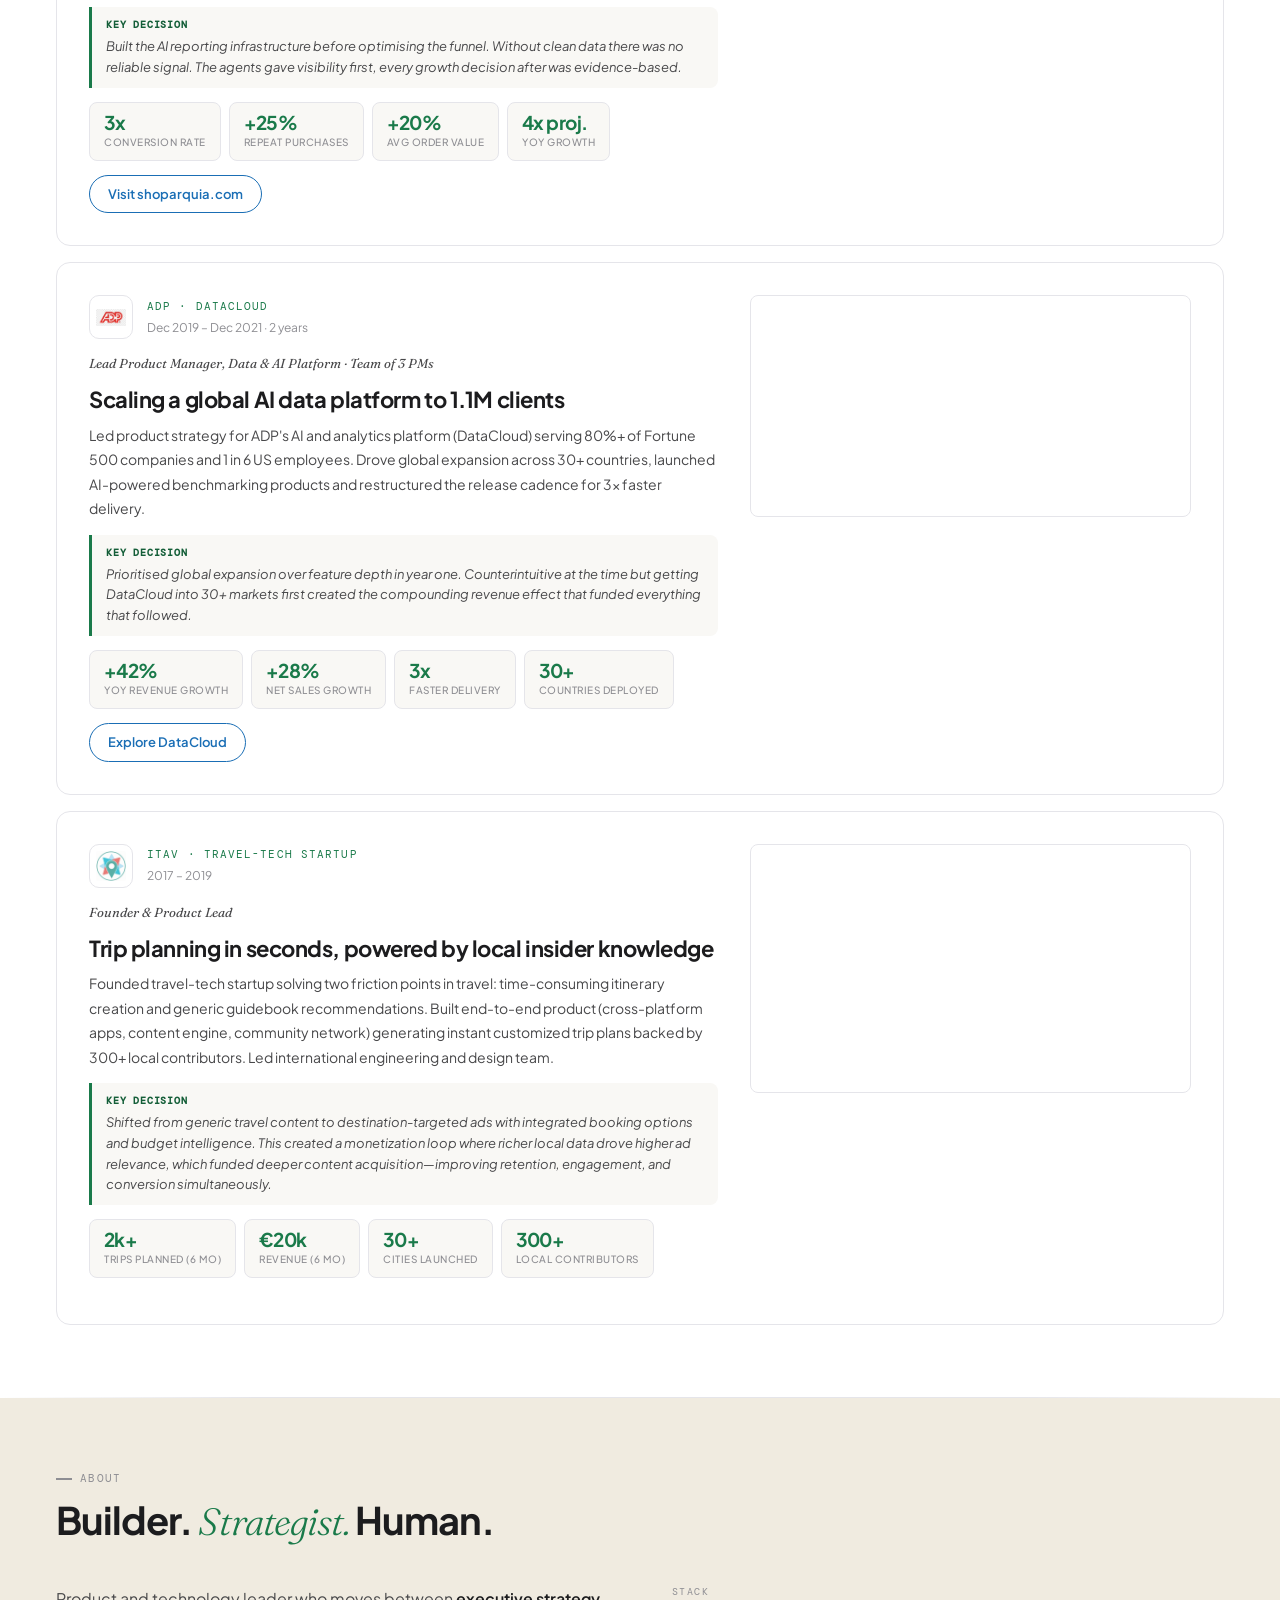
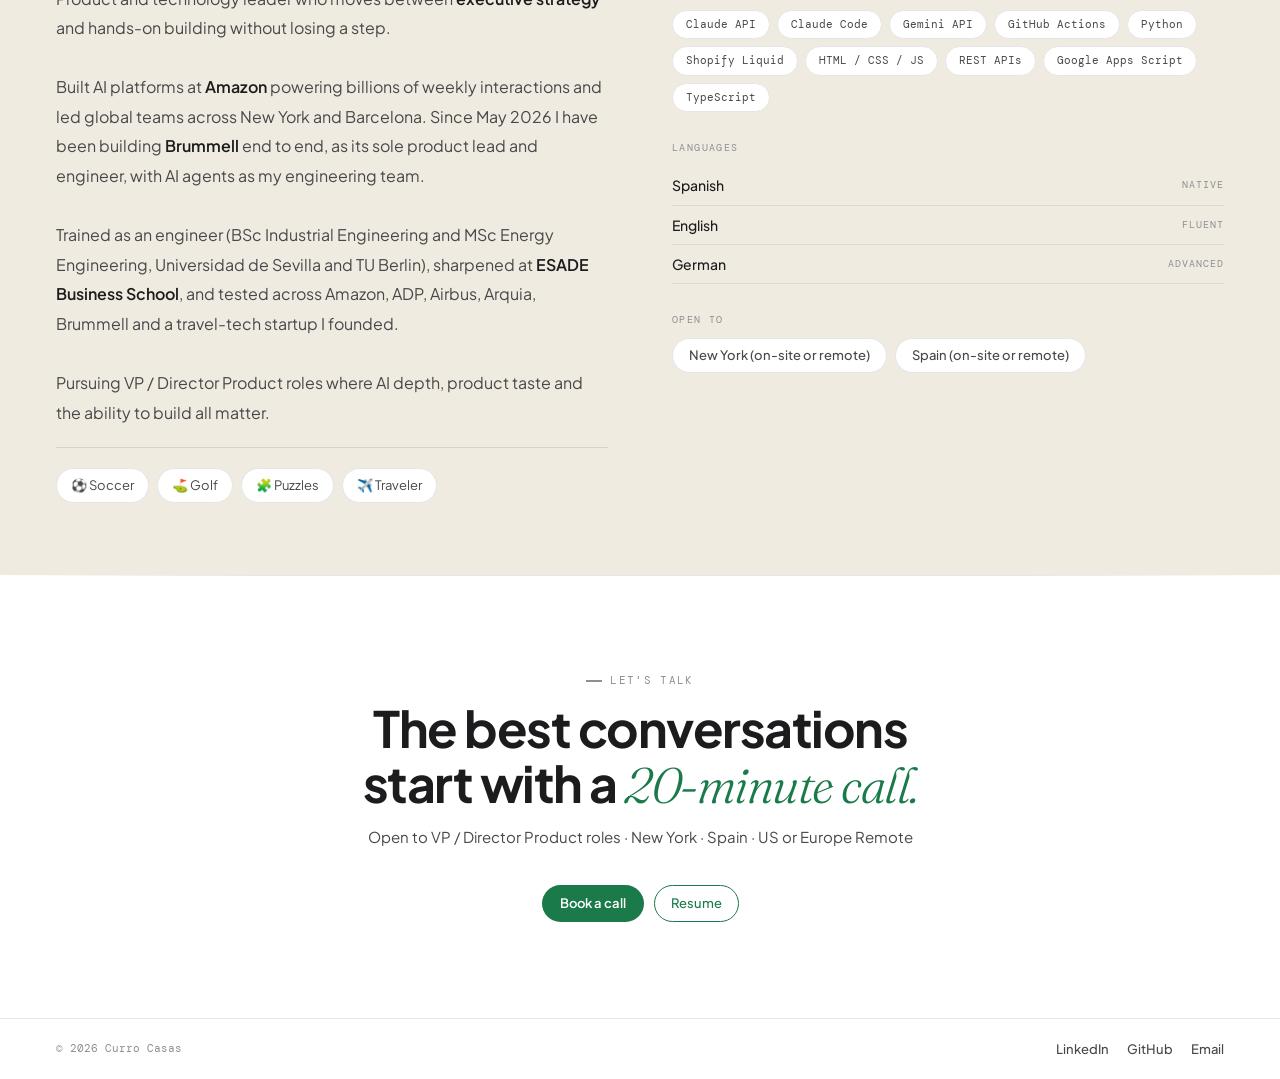
==== commit b1e4feb8: "Brummell: full First Closet loop, AI model chips, Kill Gates visual - Port the complete brummell.tec" ====
--- a/index.html
+++ b/index.html
@@ -95,34 +95,46 @@
       <p>I own all of it: strategy, product specs, architecture, code, AI evals, pricing, legal and go-to-market. Claude Code agents are my engineering team. I run them the way I ran teams at Amazon, with written specs, definitions of done and quality gates.</p>
       <div class="cl">
         <a href="https://brummell.tech" target="_blank" class="clink">Visit brummell.tech</a>
-        <a href="https://testflight.apple.com/join/kd9w15Rq" target="_blank" class="ca">Try the iPhone beta</a>
+        <a href="https://testflight.apple.com/join/kd9w15Rq" target="_blank" class="clink">Try the iPhone beta</a>
       </div>
     </div>
     <div class="bm-stage">
-      <div class="bm-ex" id="bm-ex" data-phase="2">
+      <div class="bm-ex" id="bm-ex" data-phase="4">
         <div class="bm-ex-photo">
-          <img src="assets/brummell/closet/outfit.webp" alt="One outfit photo that Brummell reads into wardrobe pieces" loading="lazy"/>
-          <span class="bm-chip">Your photo</span>
+          <img src="assets/brummell/closet/outfit.webp" alt="One outfit photo: jacket, hoodie, jeans, bag and boots" loading="lazy"/>
+          <img class="bm-tryon" src="assets/brummell/closet/tryon-look2.webp" alt="The same person wearing look 2, rendered with Try-On" loading="lazy"/>
+          <span class="bm-box" style="left:26%;top:22%;width:48%;height:32%;--i:0"></span>
+          <span class="bm-box" style="left:40%;top:18%;width:20%;height:30%;--i:1"></span>
+          <span class="bm-box" style="left:36%;top:55.5%;width:32%;height:30.5%;--i:2"></span>
+          <span class="bm-box" style="left:32%;top:42%;width:9%;height:11%;--i:3"></span>
+          <span class="bm-box" style="left:36%;top:86%;width:38%;height:11%;--i:4"></span>
           <span class="bm-scan"></span>
+          <span class="bm-chip">Look 2 · Try-On</span>
         </div>
         <div class="bm-ex-side">
           <div class="bm-ex-grid">
-          <figure class="bm-piece" style="--i:0"><img src="assets/brummell/closet/outerwear.webp" alt="" loading="lazy"/><figcaption>Suede trucker</figcaption></figure>
-          <figure class="bm-piece" style="--i:1"><img src="assets/brummell/closet/top.webp" alt="" loading="lazy"/><figcaption>Hoodie</figcaption></figure>
+          <figure class="bm-piece bm-dim" style="--i:0"><img src="assets/brummell/closet/outerwear.webp" alt="" loading="lazy"/><figcaption>Suede trucker</figcaption></figure>
+          <figure class="bm-piece bm-dim" style="--i:1"><img src="assets/brummell/closet/top.webp" alt="" loading="lazy"/><figcaption>Hoodie</figcaption></figure>
           <figure class="bm-piece" style="--i:2"><img src="assets/brummell/closet/bottom.webp" alt="" loading="lazy"/><figcaption>Straight jeans</figcaption></figure>
-          <figure class="bm-piece" style="--i:3"><img src="assets/brummell/closet/bag.webp" alt="" loading="lazy"/><figcaption>Crossbody</figcaption></figure>
+          <figure class="bm-piece bm-dim" style="--i:3"><img src="assets/brummell/closet/bag.webp" alt="" loading="lazy"/><figcaption>Crossbody</figcaption></figure>
           <figure class="bm-piece" style="--i:4"><img src="assets/brummell/closet/shoes.webp" alt="" loading="lazy"/><figcaption>Moc-toe boots</figcaption></figure>
-          </div>
-          <p class="bm-ex-status" aria-live="polite">5 pieces added to your wardrobe.</p>
+          <figure class="bm-piece bm-new" style="--i:0"><img src="assets/brummell/closet/shirt.webp" alt="" loading="lazy"/><figcaption>Oxford shirt</figcaption><span class="bm-new-tag">New</span></figure>
+          <figure class="bm-piece bm-new" style="--i:1"><img src="assets/brummell/closet/coat.webp" alt="" loading="lazy"/><figcaption>Bomber</figcaption><span class="bm-new-tag">New</span></figure>
+            <div class="bm-slot">Your wardrobe fills as you go</div>
+          </div>
+          <div class="bm-ex-foot">
+            <p class="bm-ex-status" aria-live="polite">Look 2, put together from pieces you own.</p>
+            <button type="button" class="bm-pause" aria-pressed="false" hidden>Pause</button>
+          </div>
         </div>
       </div>
       <div class="bm-lb">
         <div class="bm-lb-h"><span>Lookbook</span><span>Brummell house models, dressed with Try-On</span></div>
         <div class="bm-lb-row">
-        <figure><img src="assets/brummell/looks/we-02.webp" alt="Brummell Lookbook look: Clara, Minimal Work" loading="lazy"/><figcaption><strong>Brummell · Clara</strong>Minimal Work</figcaption></figure>
-        <figure><img src="assets/brummell/looks/we-06.webp" alt="Brummell Lookbook look: Priya, Office Classic" loading="lazy"/><figcaption><strong>Brummell · Priya</strong>Office Classic</figcaption></figure>
-        <figure><img src="assets/brummell/looks/we-12.webp" alt="Brummell Lookbook look: Nia, Trendy Statement" loading="lazy"/><figcaption><strong>Brummell · Nia</strong>Trendy Statement</figcaption></figure>
-        <figure><img src="assets/brummell/looks/we-20.webp" alt="Brummell Lookbook look: Maeve, Relaxed Layers" loading="lazy"/><figcaption><strong>Brummell · Maeve</strong>Relaxed Layers</figcaption></figure>
+        <figure><span class="bm-lb-img"><img src="assets/brummell/looks/we-02.webp" alt="Brummell Lookbook look: Clara, Minimal Work" loading="lazy"/><span class="bm-ai">AI model</span></span><figcaption><strong>Brummell · Clara</strong>Minimal Work</figcaption></figure>
+        <figure><span class="bm-lb-img"><img src="assets/brummell/looks/we-06.webp" alt="Brummell Lookbook look: Priya, Office Classic" loading="lazy"/><span class="bm-ai">AI model</span></span><figcaption><strong>Brummell · Priya</strong>Office Classic</figcaption></figure>
+        <figure><span class="bm-lb-img"><img src="assets/brummell/looks/we-12.webp" alt="Brummell Lookbook look: Nia, Trendy Statement" loading="lazy"/><span class="bm-ai">AI model</span></span><figcaption><strong>Brummell · Nia</strong>Trendy Statement</figcaption></figure>
+        <figure><span class="bm-lb-img"><img src="assets/brummell/looks/we-20.webp" alt="Brummell Lookbook look: Maeve, Relaxed Layers" loading="lazy"/><span class="bm-ai">AI model</span></span><figcaption><strong>Brummell · Maeve</strong>Relaxed Layers</figcaption></figure>
         </div>
       </div>
     </div>
@@ -166,10 +178,21 @@
       <p>Lets any AI assistant read a shopper's wardrobe with OAuth 2.1 consent, so it can suggest outfits or avoid duplicate purchases. The store never sees the closet. Read-only by design.</p>
     </div>
     <div class="card">
-      <div class="bm-vis" onclick="openLB(this.querySelector('img'))"><img src="assets/brummell/website.jpg" alt="The brummell.tech website" loading="lazy" style="object-position:left top"/><span class="bm-beta">brummell.tech</span></div>
+      <div class="bm-vis bm-dash nz" aria-label="Recreation of Brummell's PostHog Kill Gates dashboard, values hidden">
+        <div class="bm-dash-h"><span>Kill gates · 63 tiles</span><span>Values hidden</span></div>
+        <div class="bm-kgs">
+          <div class="bm-kg"><span class="bm-kg-id">K1</span><span class="bm-kg-n">Would-wear rate</span><span class="bm-kg-t">Stop &lt; 60%</span><span class="bm-kg-s">Collecting</span></div>
+          <div class="bm-kg"><span class="bm-kg-id">K2</span><span class="bm-kg-n">Day-3 return</span><span class="bm-kg-t">Stop &lt; 40%</span><span class="bm-kg-s">Collecting</span></div>
+          <div class="bm-kg"><span class="bm-kg-id">K3</span><span class="bm-kg-n">Onboarding drop</span><span class="bm-kg-t">Fix &gt; 40%</span><span class="bm-kg-s">Collecting</span></div>
+          <div class="bm-kg"><span class="bm-kg-id">K4</span><span class="bm-kg-n">Photo picker</span><span class="bm-kg-t">Probe &lt; 30%</span><span class="bm-kg-s">Collecting</span></div>
+          <div class="bm-kg"><span class="bm-kg-id">K7</span><span class="bm-kg-n">AI cost / user</span><span class="bm-kg-t">Alert &gt; $2/mo</span><span class="bm-kg-s">Collecting</span></div>
+          <div class="bm-kg"><span class="bm-kg-id">K9</span><span class="bm-kg-n">Trial &rarr; paid</span><span class="bm-kg-t">Candidate</span><span class="bm-kg-s">Collecting</span></div>
+        </div>
+        <div class="bm-dash-f">Recreated from PostHog · every gate reads only at n&ge;15</div>
+      </div>
       <span class="tag a">Beyond code</span>
       <h3>Everything else</h3>
-      <p>Everything a real product needs: the website, versioned Privacy Policy and Terms, biometric-safe vision prompts (clothing only, never faces), a vendor register, a security audit, App Store and Shopify compliance, pricing and outbound GTM.</p>
+      <p>Everything a real product needs: a 63-tile metrics dashboard where every feature ships with its own kill gate, the website, versioned Privacy Policy and Terms, biometric-safe vision prompts (clothing only, never faces), a vendor register, a security audit, App Store and Shopify compliance, pricing and outbound GTM.</p>
     </div>
   </div>
   <div class="stk bm-stk"><span class="pi">TypeScript</span><span class="pi">React Native / Expo</span><span class="pi">Supabase · Postgres · pgvector</span><span class="pi">Claude API (Haiku, Sonnet, Opus)</span><span class="pi">Shopify Liquid + App Extensions</span><span class="pi">MCP</span><span class="pi">Next.js · Vercel</span><span class="pi">PostHog · Sentry · RevenueCat</span><span class="pi">Claude Code</span></div>
--- a/css/style.css
+++ b/css/style.css
@@ -161,34 +161,58 @@
 .bm-hero p { font-size: 14px; color: var(--ink-mid); line-height: 1.75; margin-bottom: 14px; }
 .bm-stage { display: flex; flex-direction: column; gap: 14px; background: var(--bg-w);
             border-radius: var(--rs); padding: 16px; }
-.bm-ex { display: grid; grid-template-columns: 40% minmax(0,1fr); gap: 14px; }
-.bm-ex-photo { position: relative; border-radius: 10px; overflow: hidden; aspect-ratio: 3/4; }
-.bm-ex-photo img { width: 100%; height: 100%; object-fit: cover; display: block; }
+.bm-ex { display: grid; grid-template-columns: 38% minmax(0,1fr); gap: 14px; }
+.bm-ex-photo { position: relative; border-radius: 10px; overflow: hidden; aspect-ratio: 600/944; align-self: start; }
+.bm-ex-photo img { position: absolute; inset: 0; width: 100%; height: 100%; object-fit: cover; display: block;
+                   transition: opacity 1s ease; }
+.bm-tryon { opacity: 0; }
+.bm-ex[data-phase="4"] .bm-ex-photo img:first-child { opacity: 0; }
+.bm-ex[data-phase="4"] .bm-tryon { opacity: 1; }
+.bm-box { position: absolute; border: 2px solid rgba(26,122,74,.85); border-radius: 5px; opacity: 0;
+          transition: opacity .3s ease; pointer-events: none; }
+.bm-ex[data-phase="1"] .bm-box { opacity: 1; transition-delay: calc(var(--i) * 80ms); }
 .bm-chip { position: absolute; top: 8px; left: 8px; font-family: var(--fm); font-size: 9px;
            letter-spacing: .1em; text-transform: uppercase; background: #fff; color: var(--ink);
            padding: 3px 8px; border-radius: 100px; }
-.bm-scan { position: absolute; left: 0; right: 0; top: 0; height: 30%; opacity: 0; pointer-events: none;
-           background: linear-gradient(180deg, transparent, rgba(26,122,74,.22) 85%, rgba(26,122,74,.9)); }
-.bm-ex[data-phase="1"] .bm-scan { opacity: 1; animation: bmScan 1.5s ease-in-out forwards; }
-@keyframes bmScan { from { transform: translateY(-100%); } to { transform: translateY(333%); } }
+.bm-scan { position: absolute; left: 0; right: 0; top: 0; height: 20%; opacity: 0; pointer-events: none;
+           background: linear-gradient(180deg, transparent, rgba(26,122,74,.22) 80%, rgba(26,122,74,.75)); }
+.bm-ex[data-phase="1"] .bm-scan { opacity: 1; animation: bmScan 1.15s ease-in-out forwards; }
+@keyframes bmScan { from { transform: translateY(-100%); } to { transform: translateY(500%); } }
 .bm-ex-side { display: flex; flex-direction: column; justify-content: space-between; gap: 10px; min-width: 0; }
-.bm-ex-grid { display: grid; grid-template-columns: repeat(3,minmax(0,1fr)); gap: 8px; }
-.bm-piece { margin: 0; background: #fff; border: 1px solid var(--rule); border-radius: 8px; padding: 6px 6px 5px;
-            opacity: 0; transform: translateY(8px) scale(.94);
-            transition: opacity .35s ease, transform .35s ease; transition-delay: calc(var(--i) * 140ms); }
-.bm-ex:not([data-phase="2"]) .bm-piece { transition-delay: 0s; }
-.bm-ex[data-phase="2"] .bm-piece { opacity: 1; transform: none; }
+.bm-ex-grid { display: grid; grid-template-columns: repeat(4,minmax(0,1fr)); gap: 7px; }
+.bm-piece { position: relative; margin: 0; background: #fff; border: 1px solid var(--rule); border-radius: 8px;
+            padding: 5px 5px 4px; opacity: 0; transform: translateX(-10px) scale(.92);
+            transition: opacity .5s ease-out, transform .5s ease-out; transition-delay: calc(var(--i) * 140ms); }
+.bm-ex:is([data-phase="2"],[data-phase="3"],[data-phase="4"]) .bm-piece:not(.bm-new),
+.bm-ex:is([data-phase="3"],[data-phase="4"]) .bm-new { opacity: 1; transform: none; }
+.bm-ex:is([data-phase="3"],[data-phase="4"]) .bm-piece.bm-dim:not(.bm-new) { opacity: .3; }
+.bm-ex:is([data-phase="0"],[data-phase="1"]) .bm-piece,
+.bm-ex[data-phase="2"] .bm-new,
+.bm-ex:is([data-phase="3"],[data-phase="4"]) .bm-piece:not(.bm-new) { transition-delay: 0s; }
 .bm-piece img { width: 100%; aspect-ratio: 1; object-fit: contain; display: block; }
-.bm-piece figcaption { font-size: 9.5px; color: var(--ink-mid); margin-top: 3px;
+.bm-piece figcaption { font-size: 9px; color: var(--ink-mid); margin-top: 3px;
                        white-space: nowrap; overflow: hidden; text-overflow: ellipsis; }
-.bm-ex-status { font-family: var(--fs); font-style: italic; font-size: 15px; color: var(--ink);
-                border-top: 1px solid rgba(0,0,0,.08); padding-top: 8px; margin: 0; }
+.bm-new-tag { position: absolute; top: 4px; right: 4px; font-family: var(--fm); font-size: 8px;
+              letter-spacing: .1em; text-transform: uppercase; color: var(--green); background: var(--glt);
+              padding: 1px 5px; border-radius: 100px; }
+.bm-slot { border: 1px dashed rgba(0,0,0,.18); border-radius: 8px; display: flex; align-items: center;
+           justify-content: center; text-align: center; padding: 6px; font-size: 9.5px; color: var(--ink-soft); }
+.bm-ex-foot { display: flex; align-items: flex-end; justify-content: space-between; gap: 10px;
+              border-top: 1px solid rgba(0,0,0,.08); padding-top: 8px; }
+.bm-ex-status { font-family: var(--fs); font-style: italic; font-size: 15px; color: var(--ink); margin: 0; min-height: 2.6em; }
+.bm-pause { flex-shrink: 0; background: none; border: none; cursor: pointer; font-family: var(--fm); font-size: 10px;
+            letter-spacing: .12em; text-transform: uppercase; color: var(--green); padding: 2px 0; }
+.bm-pause:hover { text-decoration: underline; }
 .bm-lb-h { display: flex; justify-content: space-between; gap: 10px; flex-wrap: wrap; margin-bottom: 8px;
            font-family: var(--fm); font-size: 9px; letter-spacing: .1em; text-transform: uppercase; color: var(--ink-soft); }
 .bm-lb-h span:first-child { color: var(--ink); }
 .bm-lb-row { display: grid; grid-template-columns: repeat(4,minmax(0,1fr)); gap: 8px; }
 .bm-lb-row figure { margin: 0; }
+.bm-lb-img { position: relative; display: block; }
 .bm-lb-row img { width: 100%; aspect-ratio: 3/4; object-fit: cover; display: block; border-radius: 8px; }
+.bm-ai { position: absolute; bottom: 6px; left: 6px; pointer-events: none; font-size: 9px; line-height: 1.5;
+         color: rgba(255,255,255,.92); background: rgba(28,28,30,.3); backdrop-filter: blur(4px);
+         -webkit-backdrop-filter: blur(4px); padding: 1px 7px; border-radius: 100px; }
 .bm-lb-row figcaption { font-size: 9.5px; color: var(--ink-soft); margin-top: 4px; line-height: 1.35; }
 .bm-lb-row figcaption strong { display: block; color: var(--ink); font-weight: 600; }
 .bm-vis { position: relative; aspect-ratio: 4/3; border-radius: var(--rs); overflow: hidden;
@@ -210,6 +234,20 @@
 .bm-mini img { width: 38px; height: 38px; object-fit: contain; background: var(--bg-s);
                border: 1px solid var(--rule); border-radius: 6px; }
 .bm-prods .ca { align-self: flex-start; }
+.bm-dash { cursor: default; background: #fff; padding: 10px; display: flex; flex-direction: column; gap: 8px; }
+.bm-dash-h { display: flex; justify-content: space-between; gap: 8px; font-family: var(--fm); font-size: 8.5px;
+             letter-spacing: .08em; text-transform: uppercase; color: var(--ink-soft); }
+.bm-dash-h span:first-child { color: var(--ink); }
+.bm-dash-h span { white-space: nowrap; }
+.bm-dash-f { font-family: var(--fm); font-size: 8px; color: var(--ink-soft); letter-spacing: .03em; white-space: nowrap; overflow: hidden; text-overflow: ellipsis; }
+.bm-kgs { display: grid; grid-template-columns: repeat(3,minmax(0,1fr)); gap: 6px; flex: 1; }
+.bm-kg { background: var(--bg-s); border: 1px solid var(--rule); border-radius: 6px; padding: 6px 7px;
+         display: flex; flex-direction: column; gap: 1px; min-width: 0; }
+.bm-kg-id { font-family: var(--fm); font-size: 9px; color: var(--green); }
+.bm-kg-n { font-size: 10.5px; font-weight: 600; color: var(--ink); line-height: 1.25; }
+.bm-kg-t { font-size: 9px; color: var(--ink-soft); }
+.bm-kg-s { margin-top: auto; font-family: var(--fm); font-size: 7.5px; letter-spacing: .04em; color: var(--amber);
+           white-space: nowrap; overflow: hidden; text-overflow: ellipsis; }
 .bm-scale, .bm-res { display: grid; grid-template-columns: repeat(5,1fr); gap: 8px; }
 .bm-scale { margin-bottom: 16px; }
 .bm-scale .out, .bm-res .out { background: #fff; }
@@ -415,6 +453,12 @@
   .bm-stage { order: -1; padding: 12px; }
   .bm-lb-row figcaption { font-size: 8.5px; }
   .bm-piece figcaption { display: none; }
+  .bm-ex { grid-template-columns: 1fr; }
+  .bm-ex-photo { width: 62%; justify-self: center; }
+  .bm-chip { white-space: nowrap; }
+  .bm-slot { font-size: 8.5px; padding: 4px; }
+  .bm-new-tag { font-size: 7px; padding: 0 4px; }
+  .bm-ex-status { font-size: 14px; min-height: 0; }
   .bm-scale, .bm-res { grid-template-columns: 1fr 1fr; }
   .bm-prods, .bm-ops, .bm-learn { grid-template-columns: 1fr; }
   .bm-row { grid-template-columns: 1fr 1fr; gap: 6px 14px; padding: 12px 16px; }
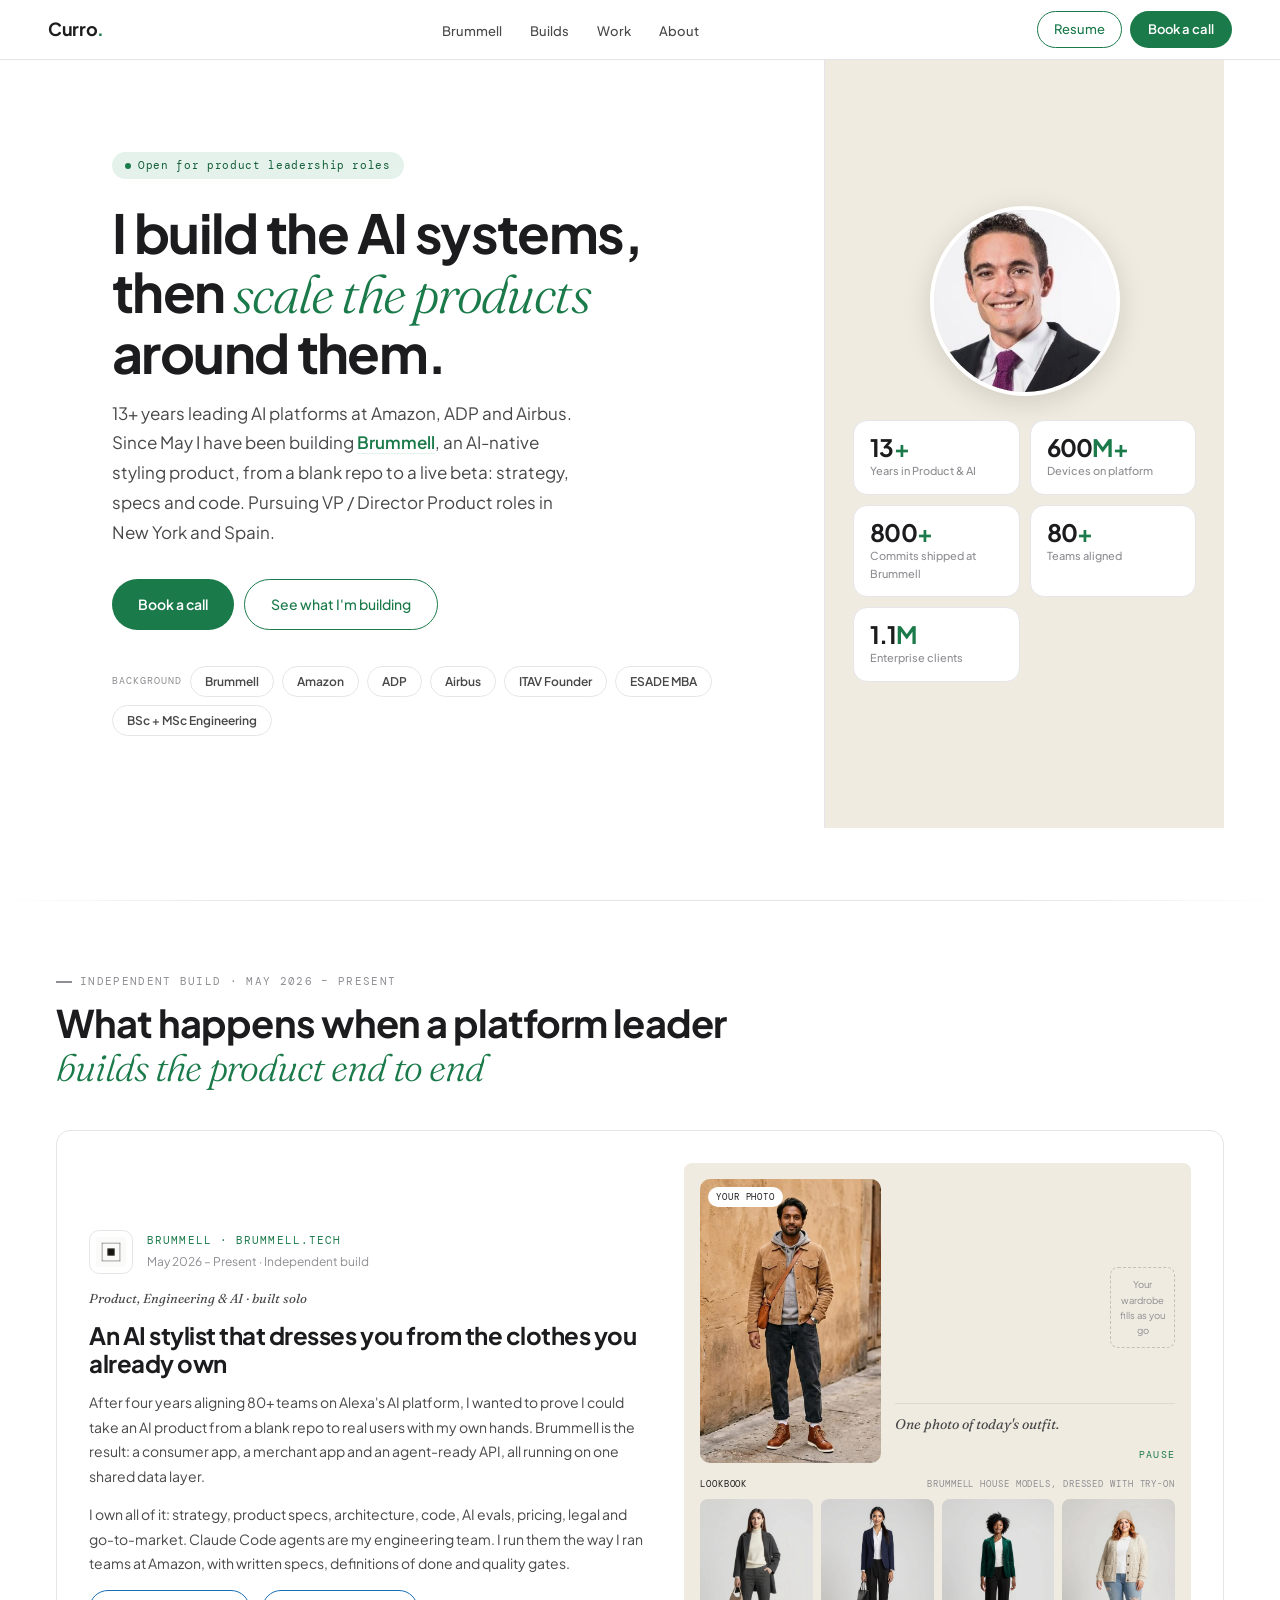
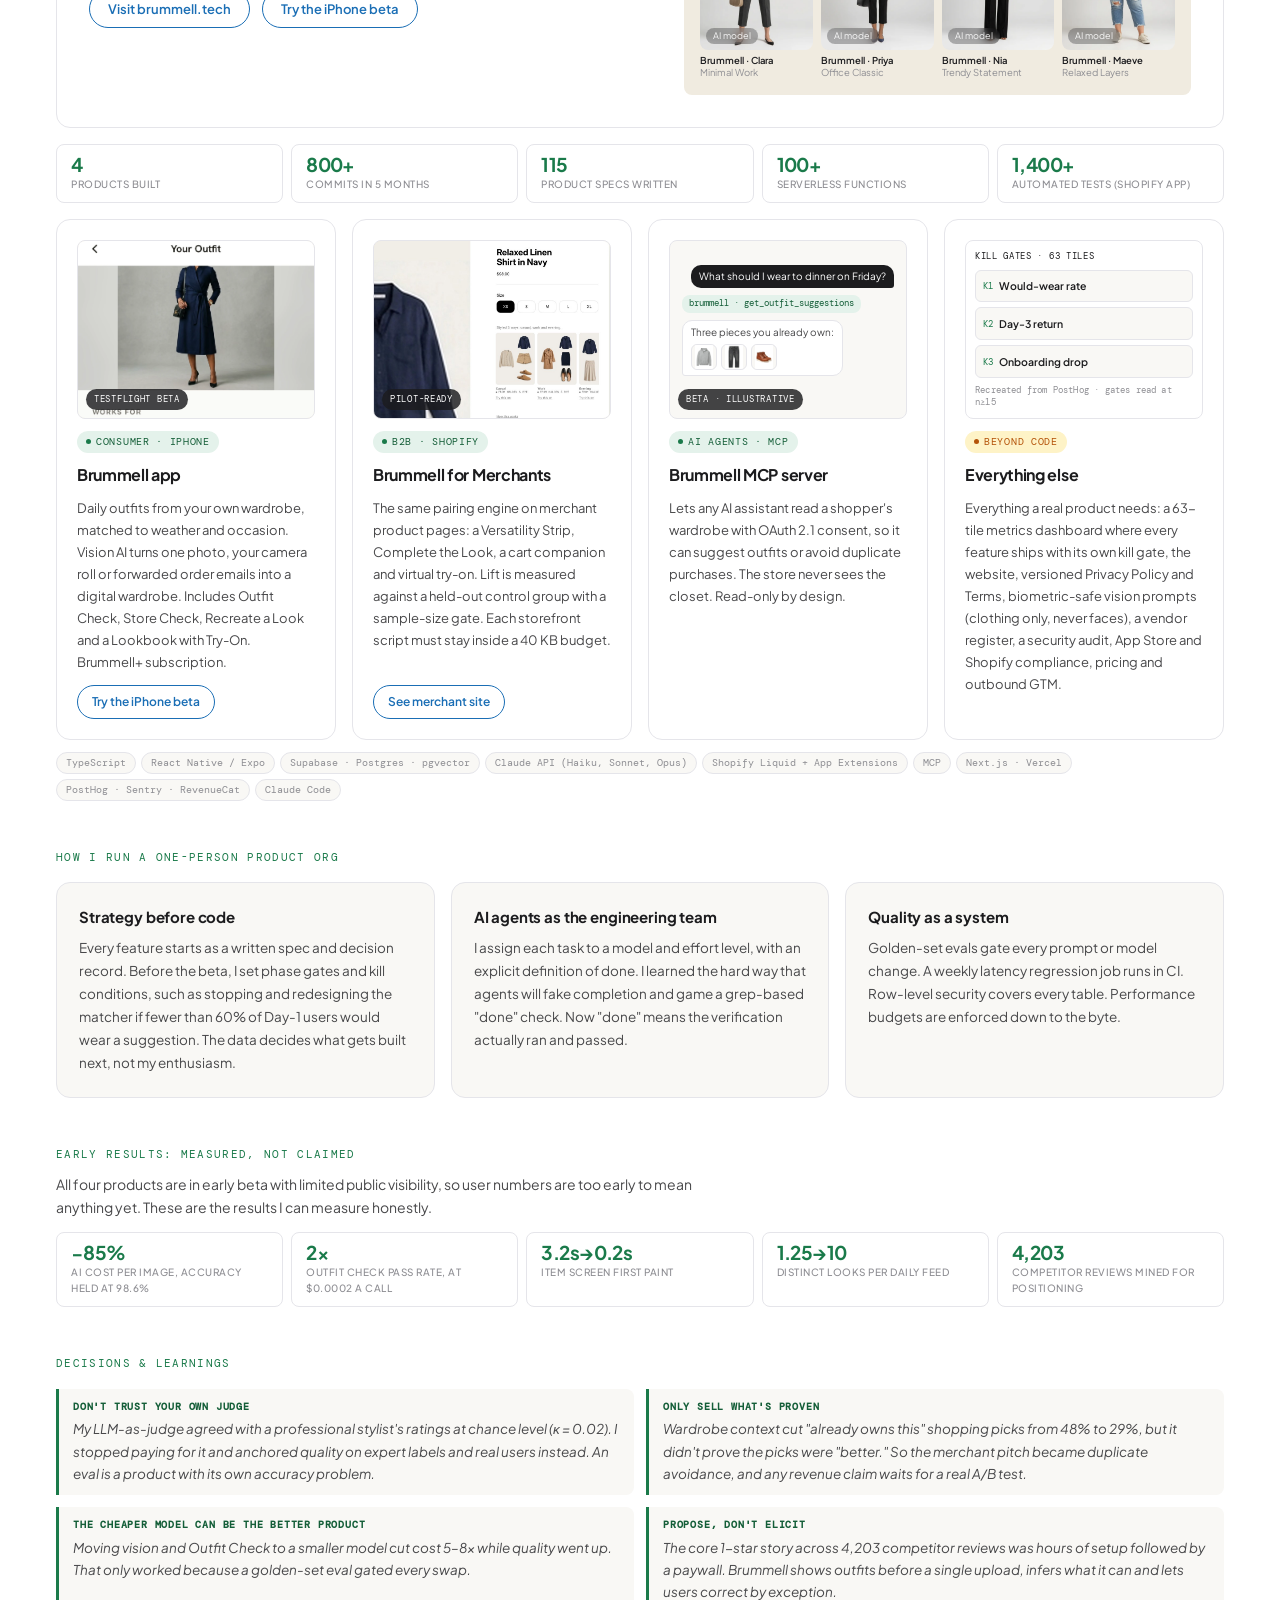
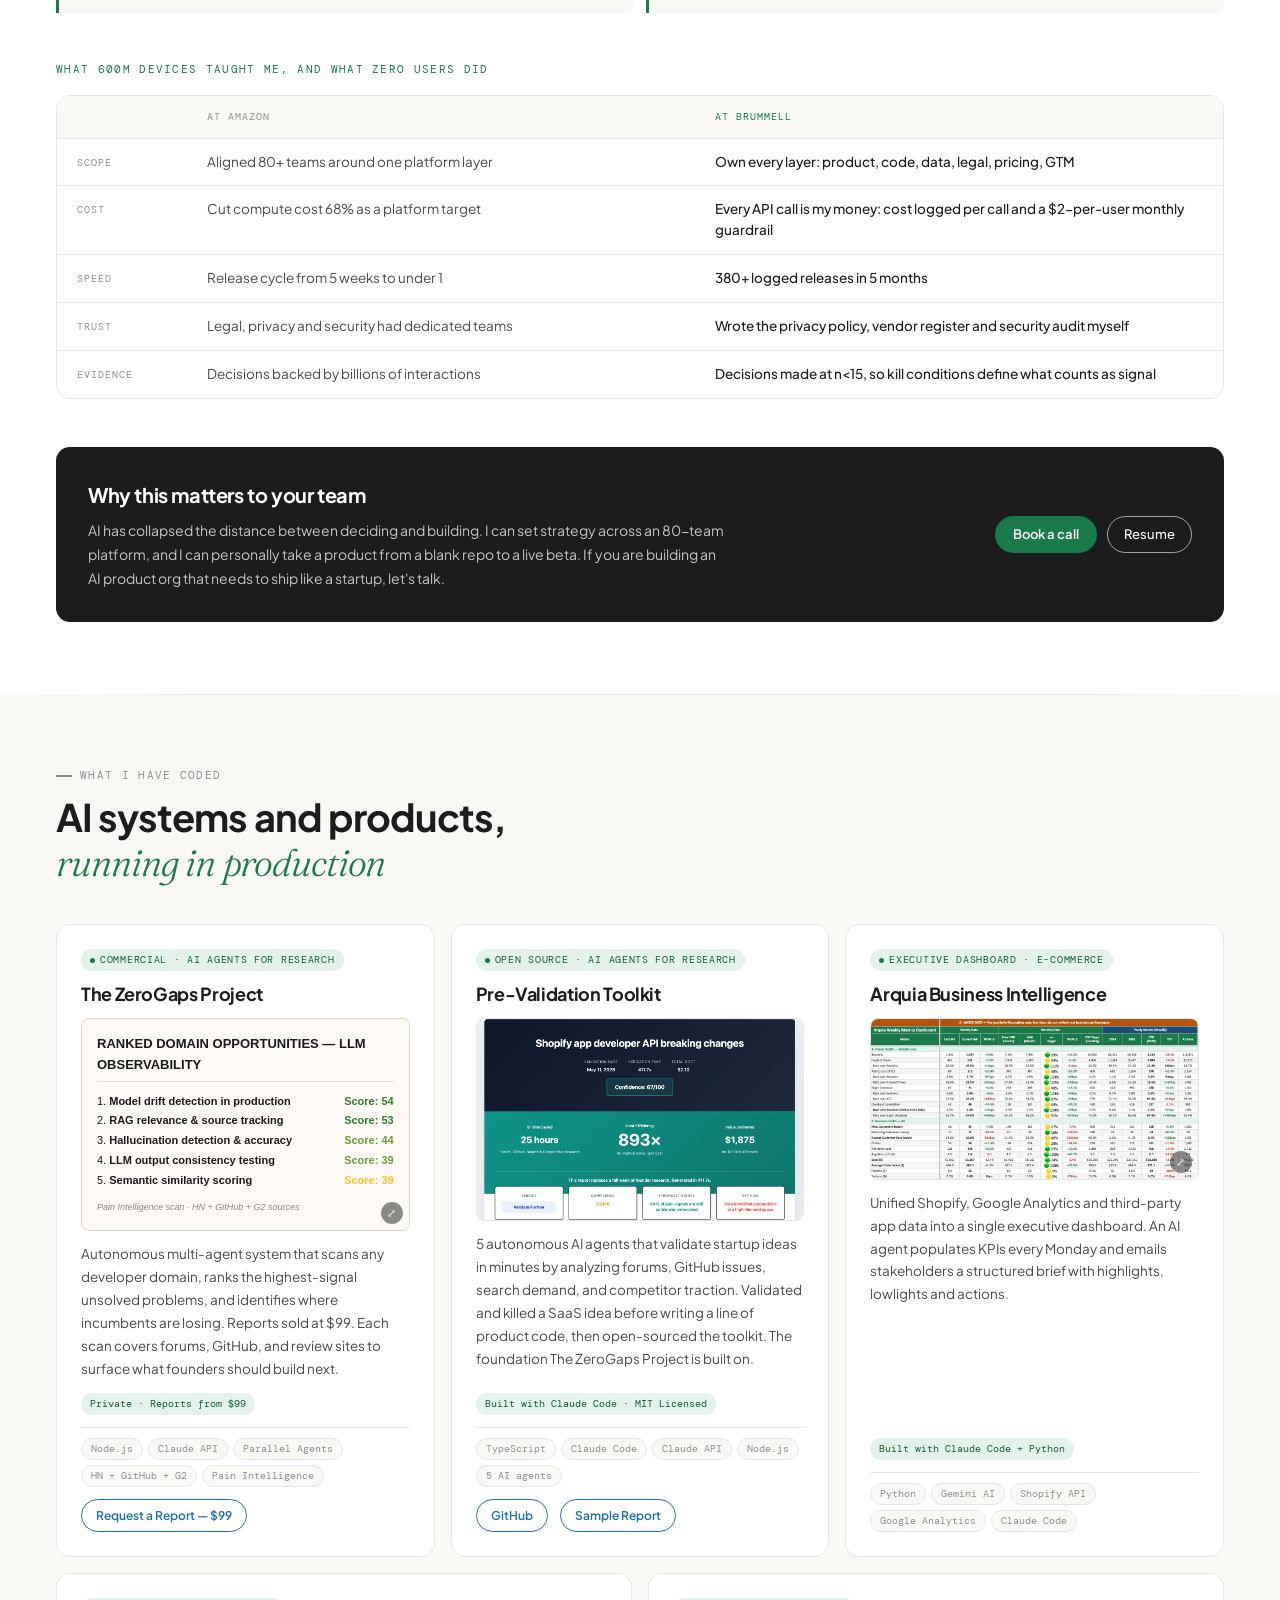
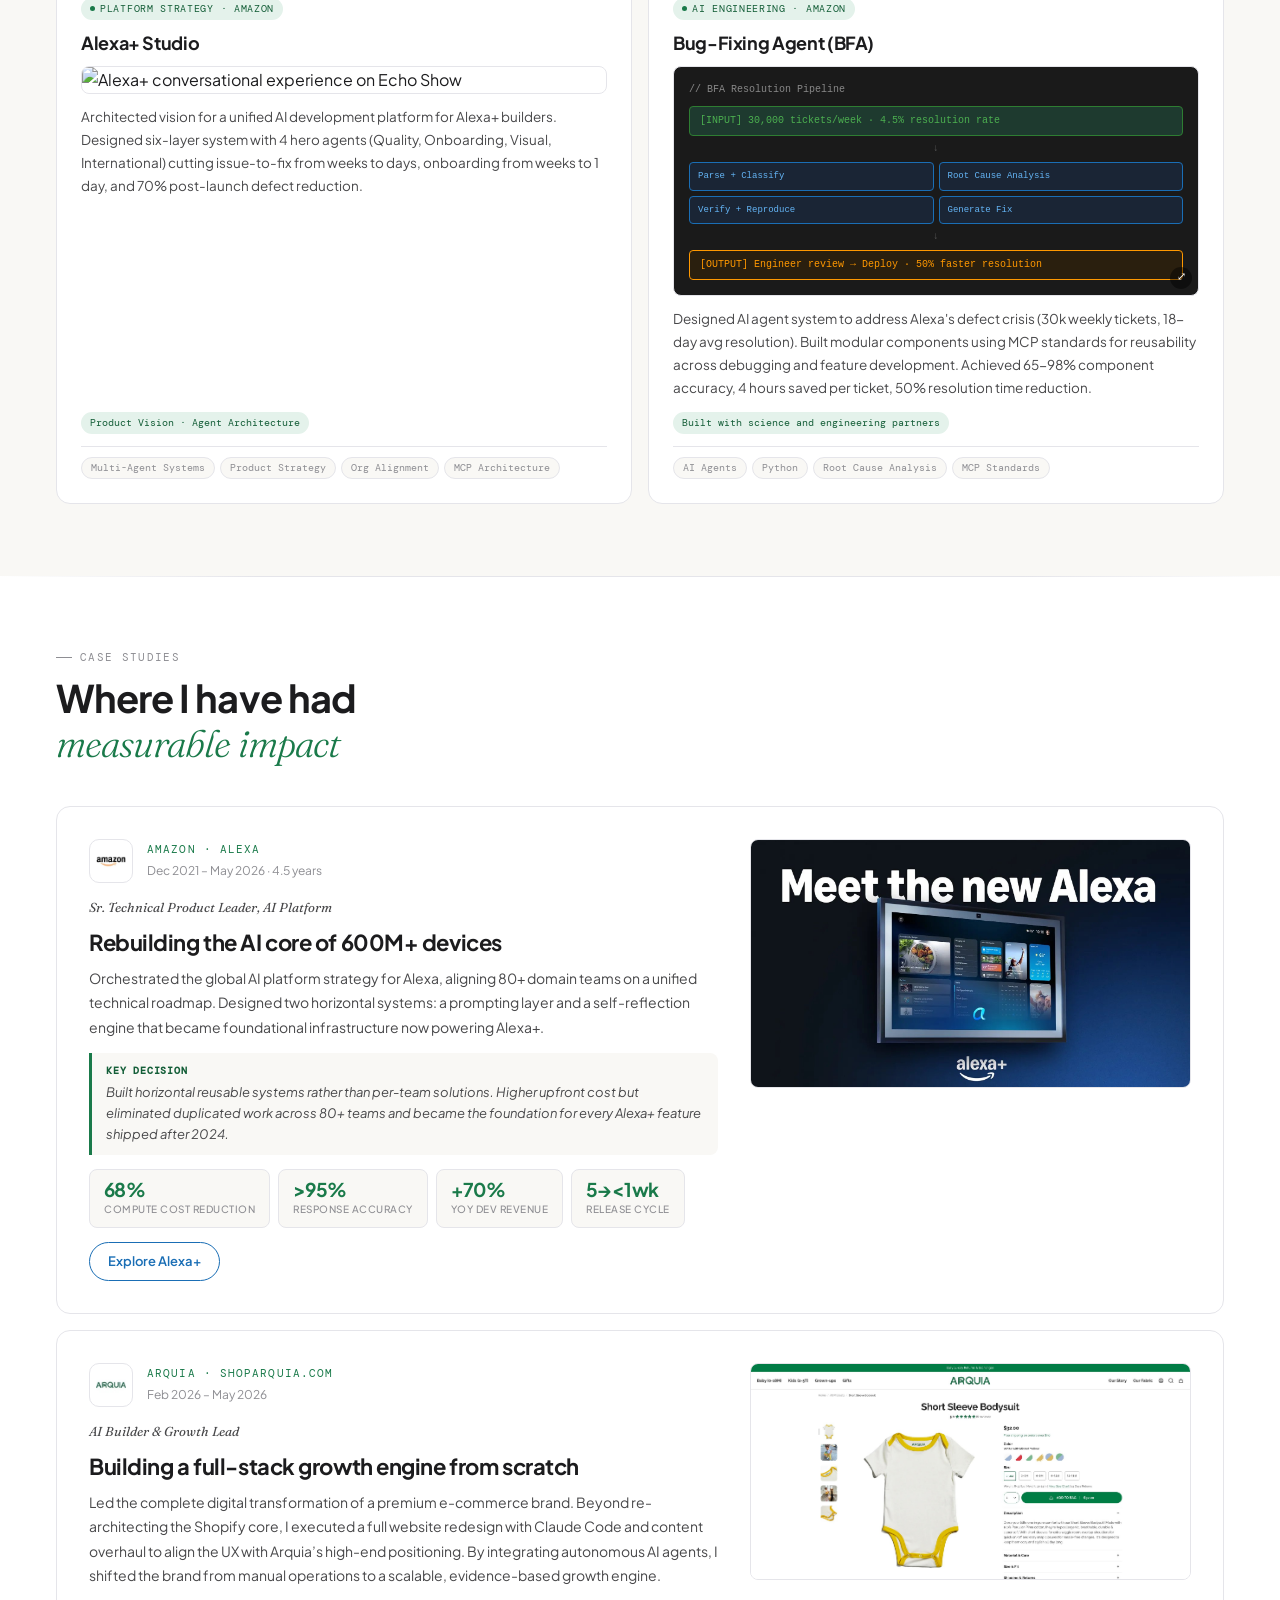
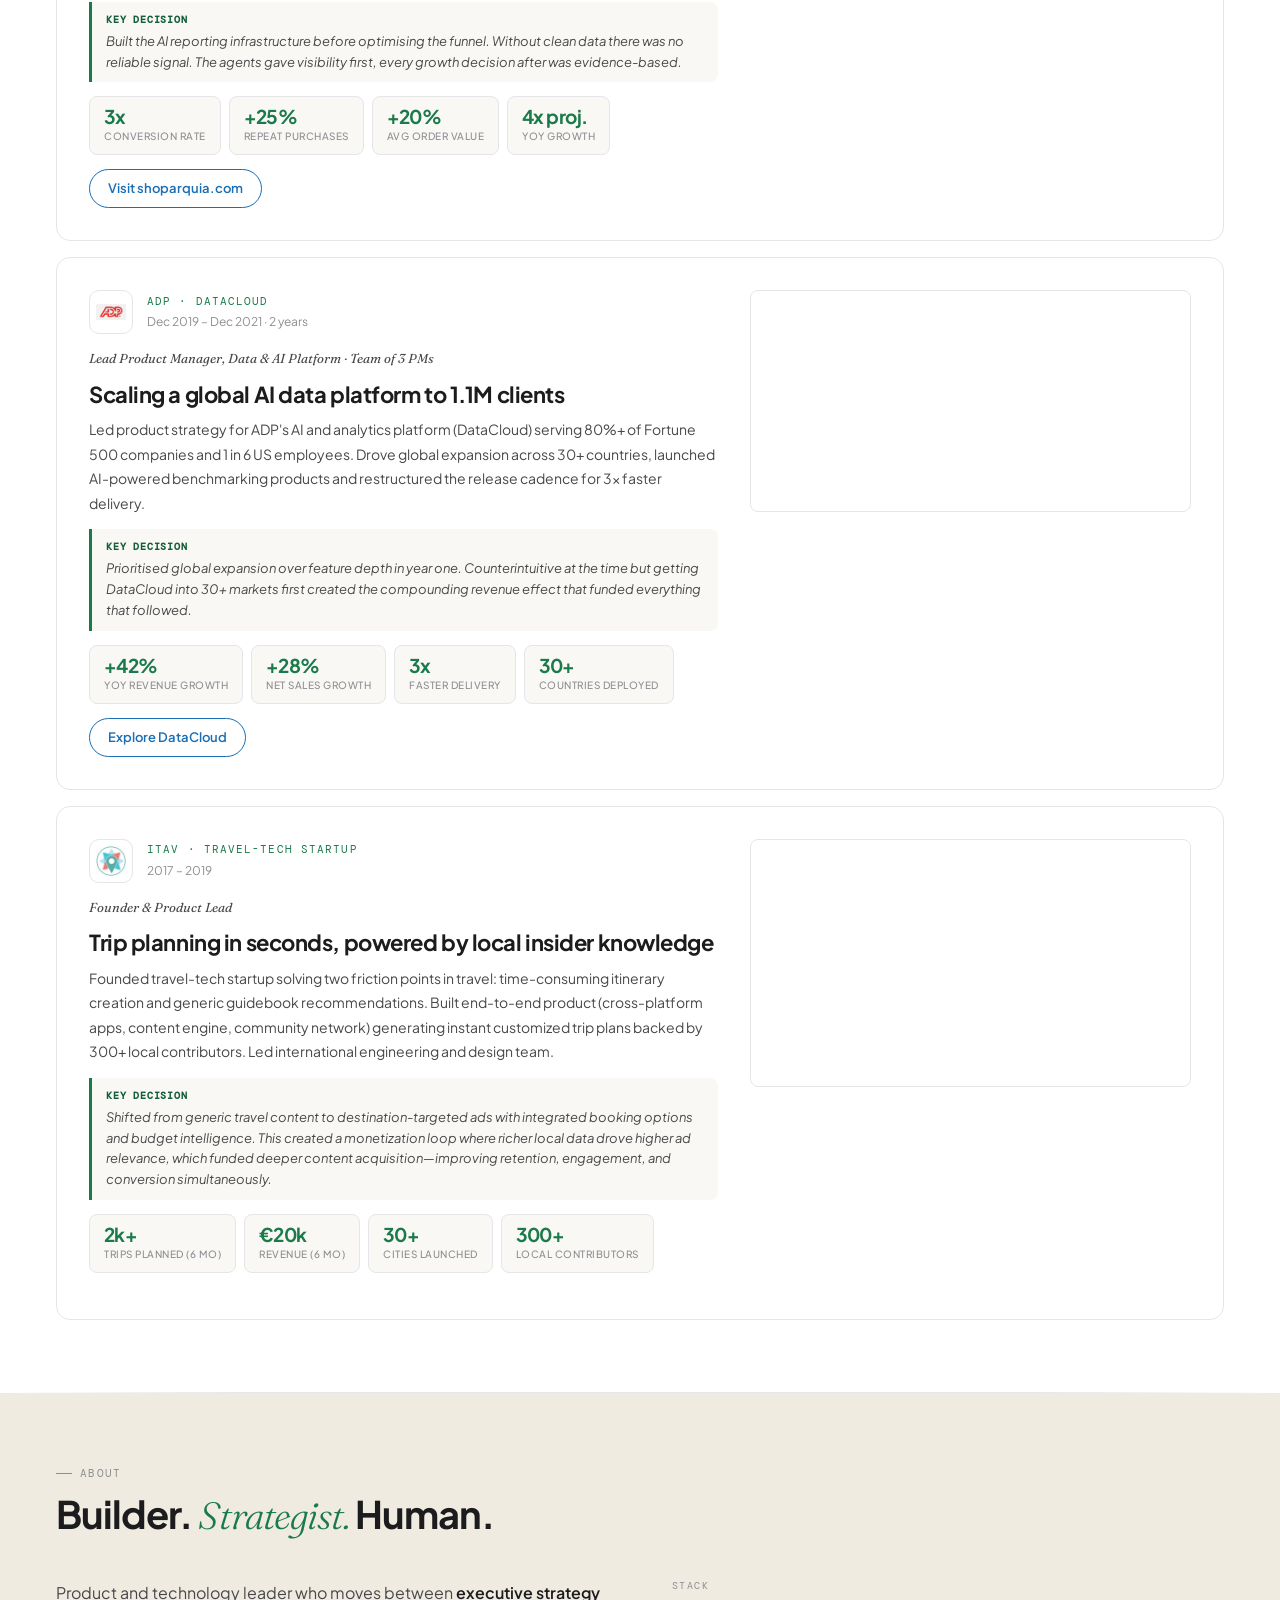
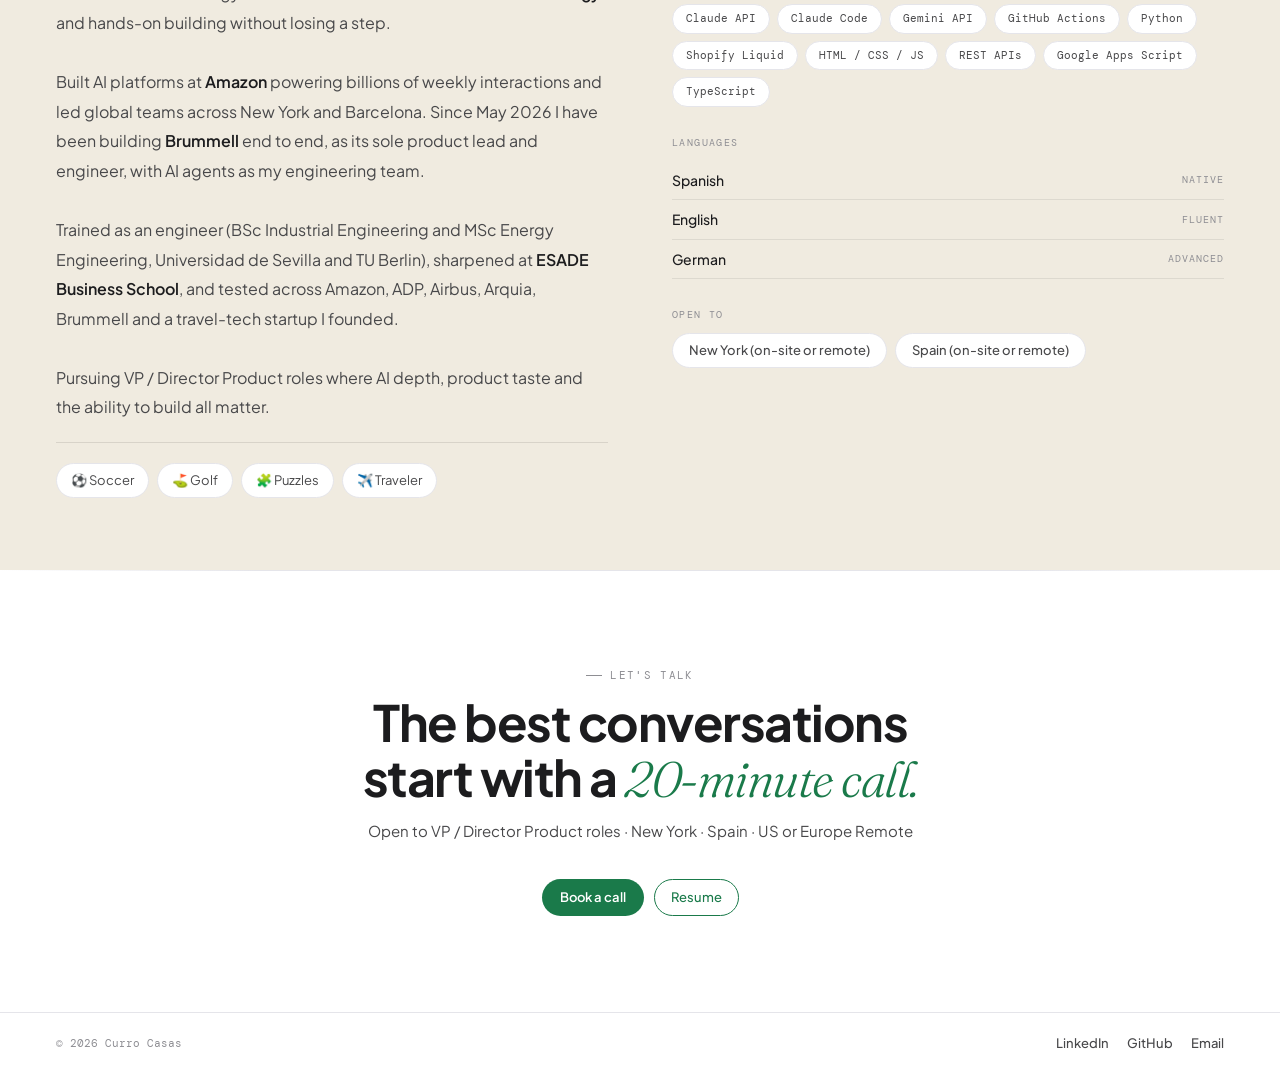
==== commit 798f99ea: "Brummell: equal product tiles, readable Kill Gates footer, fit MCP chat at narrow widths Co-Authored" ====
--- a/index.html
+++ b/index.html
@@ -167,8 +167,8 @@
     <div class="card">
       <div class="bm-vis bm-chat nz" aria-label="Illustration of an AI assistant calling the Brummell MCP server">
         <div class="bm-msg bm-u">What should I wear to dinner on Friday?</div>
-        <div class="bm-tool">brummell · get_outfit_suggestions</div>
-        <div class="bm-msg bm-a">Three pieces you already own:
+        <div class="bm-tool"><span class="bm-tool-ns">brummell · </span>get_outfit_suggestions</div>
+        <div class="bm-msg bm-a"><span class="bm-a-t">Three pieces you already own:</span>
           <span class="bm-mini"><img src="assets/brummell/closet/top.webp" alt=""/><img src="assets/brummell/closet/bottom.webp" alt=""/><img src="assets/brummell/closet/shoes.webp" alt=""/></span>
         </div>
         <span class="bm-beta">Beta · illustrative</span>
@@ -181,14 +181,14 @@
       <div class="bm-vis bm-dash nz" aria-label="Recreation of Brummell's PostHog Kill Gates dashboard, values hidden">
         <div class="bm-dash-h"><span>Kill gates · 63 tiles</span><span>Values hidden</span></div>
         <div class="bm-kgs">
-          <div class="bm-kg"><span class="bm-kg-id">K1</span><span class="bm-kg-n">Would-wear rate</span><span class="bm-kg-t">Stop &lt; 60%</span><span class="bm-kg-s">Collecting</span></div>
-          <div class="bm-kg"><span class="bm-kg-id">K2</span><span class="bm-kg-n">Day-3 return</span><span class="bm-kg-t">Stop &lt; 40%</span><span class="bm-kg-s">Collecting</span></div>
-          <div class="bm-kg"><span class="bm-kg-id">K3</span><span class="bm-kg-n">Onboarding drop</span><span class="bm-kg-t">Fix &gt; 40%</span><span class="bm-kg-s">Collecting</span></div>
-          <div class="bm-kg"><span class="bm-kg-id">K4</span><span class="bm-kg-n">Photo picker</span><span class="bm-kg-t">Probe &lt; 30%</span><span class="bm-kg-s">Collecting</span></div>
-          <div class="bm-kg"><span class="bm-kg-id">K7</span><span class="bm-kg-n">AI cost / user</span><span class="bm-kg-t">Alert &gt; $2/mo</span><span class="bm-kg-s">Collecting</span></div>
-          <div class="bm-kg"><span class="bm-kg-id">K9</span><span class="bm-kg-n">Trial &rarr; paid</span><span class="bm-kg-t">Candidate</span><span class="bm-kg-s">Collecting</span></div>
-        </div>
-        <div class="bm-dash-f">Recreated from PostHog · every gate reads only at n&ge;15</div>
+          <div class="bm-kg"><span class="bm-kg-id">K1</span><span class="bm-kg-n">Would-wear rate</span><span class="bm-kg-t">Stop &lt; 60%</span></div>
+          <div class="bm-kg"><span class="bm-kg-id">K2</span><span class="bm-kg-n">Day-3 return</span><span class="bm-kg-t">Stop &lt; 40%</span></div>
+          <div class="bm-kg"><span class="bm-kg-id">K3</span><span class="bm-kg-n">Onboarding drop</span><span class="bm-kg-t">Fix &gt; 40%</span></div>
+          <div class="bm-kg"><span class="bm-kg-id">K4</span><span class="bm-kg-n">Photo picker</span><span class="bm-kg-t">Probe &lt; 30%</span></div>
+          <div class="bm-kg"><span class="bm-kg-id">K7</span><span class="bm-kg-n">AI cost / user</span><span class="bm-kg-t">Alert &gt; $2/mo</span></div>
+          <div class="bm-kg"><span class="bm-kg-id">K9</span><span class="bm-kg-n">Trial &rarr; paid</span><span class="bm-kg-t">Candidate</span></div>
+        </div>
+        <div class="bm-dash-f">Recreated from PostHog · gates read at n&ge;15</div>
       </div>
       <span class="tag a">Beyond code</span>
       <h3>Everything else</h3>
--- a/css/style.css
+++ b/css/style.css
@@ -222,7 +222,8 @@
            letter-spacing: .08em; text-transform: uppercase; color: #fff;
            background: rgba(28,28,30,.82); padding: 3px 8px; border-radius: 100px; }
 .bm-chat { cursor: default; background: var(--bg-s); padding: 12px 12px 30px;
-           display: flex; flex-direction: column; justify-content: center; gap: 7px; }
+           display: flex; flex-direction: column; justify-content: center; gap: 7px; container-type: inline-size; }
+.bm-chat > * { flex-shrink: 0; }
 .bm-msg { font-size: 11.5px; line-height: 1.45; padding: 7px 10px; border-radius: 10px; max-width: 90%; }
 .bm-u { align-self: flex-end; background: var(--ink); color: #fff; border-bottom-right-radius: 3px; }
 .bm-a { align-self: flex-start; background: #fff; border: 1px solid var(--rule); color: var(--ink-mid);
@@ -234,24 +235,23 @@
 .bm-mini img { width: 38px; height: 38px; object-fit: contain; background: var(--bg-s);
                border: 1px solid var(--rule); border-radius: 6px; }
 .bm-prods .ca { align-self: flex-start; }
-.bm-dash { cursor: default; background: #fff; padding: 10px; display: flex; flex-direction: column; gap: 8px; }
+.bm-dash { cursor: default; background: #fff; padding: 9px; display: flex; flex-direction: column; gap: 6px;
+           container-type: inline-size; }
 .bm-dash-h { display: flex; justify-content: space-between; gap: 8px; font-family: var(--fm); font-size: 8.5px;
              letter-spacing: .08em; text-transform: uppercase; color: var(--ink-soft); }
 .bm-dash-h span:first-child { color: var(--ink); }
 .bm-dash-h span { white-space: nowrap; }
-.bm-dash-f { font-family: var(--fm); font-size: 8px; color: var(--ink-soft); letter-spacing: .03em; white-space: nowrap; overflow: hidden; text-overflow: ellipsis; }
-.bm-kgs { display: grid; grid-template-columns: repeat(3,minmax(0,1fr)); gap: 6px; flex: 1; }
-.bm-kg { background: var(--bg-s); border: 1px solid var(--rule); border-radius: 6px; padding: 6px 7px;
-         display: flex; flex-direction: column; gap: 1px; min-width: 0; }
+.bm-dash-f { font-family: var(--fm); font-size: 9px; line-height: 1.35; color: var(--ink-soft); letter-spacing: .02em; }
+.bm-kgs { display: grid; grid-template-columns: repeat(3,minmax(0,1fr)); grid-auto-rows: minmax(0,1fr); gap: 5px; flex: 1; min-height: 0; }
+.bm-kg { background: var(--bg-s); border: 1px solid var(--rule); border-radius: 6px; padding: 5px 7px;
+         display: flex; flex-direction: column; gap: 1px; min-width: 0; overflow: hidden; }
 .bm-kg-id { font-family: var(--fm); font-size: 9px; color: var(--green); }
-.bm-kg-n { font-size: 10.5px; font-weight: 600; color: var(--ink); line-height: 1.25; }
+.bm-kg-n { font-size: 10.5px; font-weight: 600; color: var(--ink); line-height: 1.25; overflow-wrap: anywhere; }
 .bm-kg-t { font-size: 9px; color: var(--ink-soft); }
-.bm-kg-s { margin-top: auto; font-family: var(--fm); font-size: 7.5px; letter-spacing: .04em; color: var(--amber);
-           white-space: nowrap; overflow: hidden; text-overflow: ellipsis; }
 .bm-scale, .bm-res { display: grid; grid-template-columns: repeat(5,1fr); gap: 8px; }
 .bm-scale { margin-bottom: 16px; }
 .bm-scale .out, .bm-res .out { background: #fff; }
-.bm-prods { display: grid; grid-template-columns: repeat(4,1fr); gap: 16px; margin-bottom: 12px; }
+.bm-prods { display: grid; grid-template-columns: repeat(4,minmax(0,1fr)); gap: 16px; margin-bottom: 12px; }
 .bm-prods .card { padding: 20px; }
 .bm-prods .card h3 { font-size: 16px; }
 .bm-prods .card p { font-size: 13px; }
@@ -396,6 +396,33 @@
 /* ── RESPONSIVE ─────────────────────────────────────────────────────────── */
 .hr-mobile { display: none; }
 
+@container (max-width: 250px) {
+  .bm-msg { font-size: 10px; line-height: 1.35; padding: 5px 8px; max-width: 96%; }
+  .bm-tool { font-size: 8.5px; padding: 2px 7px; max-width: 100%; overflow-wrap: anywhere; border-radius: 8px; }
+  .bm-tool::before { content: none; }
+  .bm-mini { margin-top: 4px; gap: 4px; }
+  .bm-mini img { width: 26px; height: 26px; }
+}
+@container (max-width: 160px) {
+  .bm-a-t { display: none; }
+  .bm-a .bm-mini { margin-top: 0; }
+}
+@container (max-width: 200px) {
+  .bm-tool-ns { display: none; }
+  .bm-mini { margin-top: 3px; }
+  .bm-msg { font-size: 9.5px; padding: 4px 7px; }
+  .bm-mini img { width: 22px; height: 22px; }
+}
+@container (max-width: 250px) {
+  .bm-dash-h span:last-child, .bm-kg-t, .bm-kg:nth-child(n+4) { display: none; }
+  .bm-kgs { grid-template-columns: minmax(0,1fr); }
+  .bm-kg { flex-direction: row; align-items: center; gap: 6px; padding: 2px 7px; }
+  .bm-kg-n { white-space: nowrap; overflow: hidden; text-overflow: ellipsis; }
+}
+@media (max-width: 1240px) and (min-width: 961px) {
+  .bm-chat { padding: 8px 8px 24px; gap: 4px; }
+  .bm-chat .bm-beta { bottom: 5px; left: 5px; font-size: 8px; padding: 2px 6px; }
+}
 @media (max-width: 960px) {
   nav { padding: 0 18px; }
   .nav-links { display: none; }
